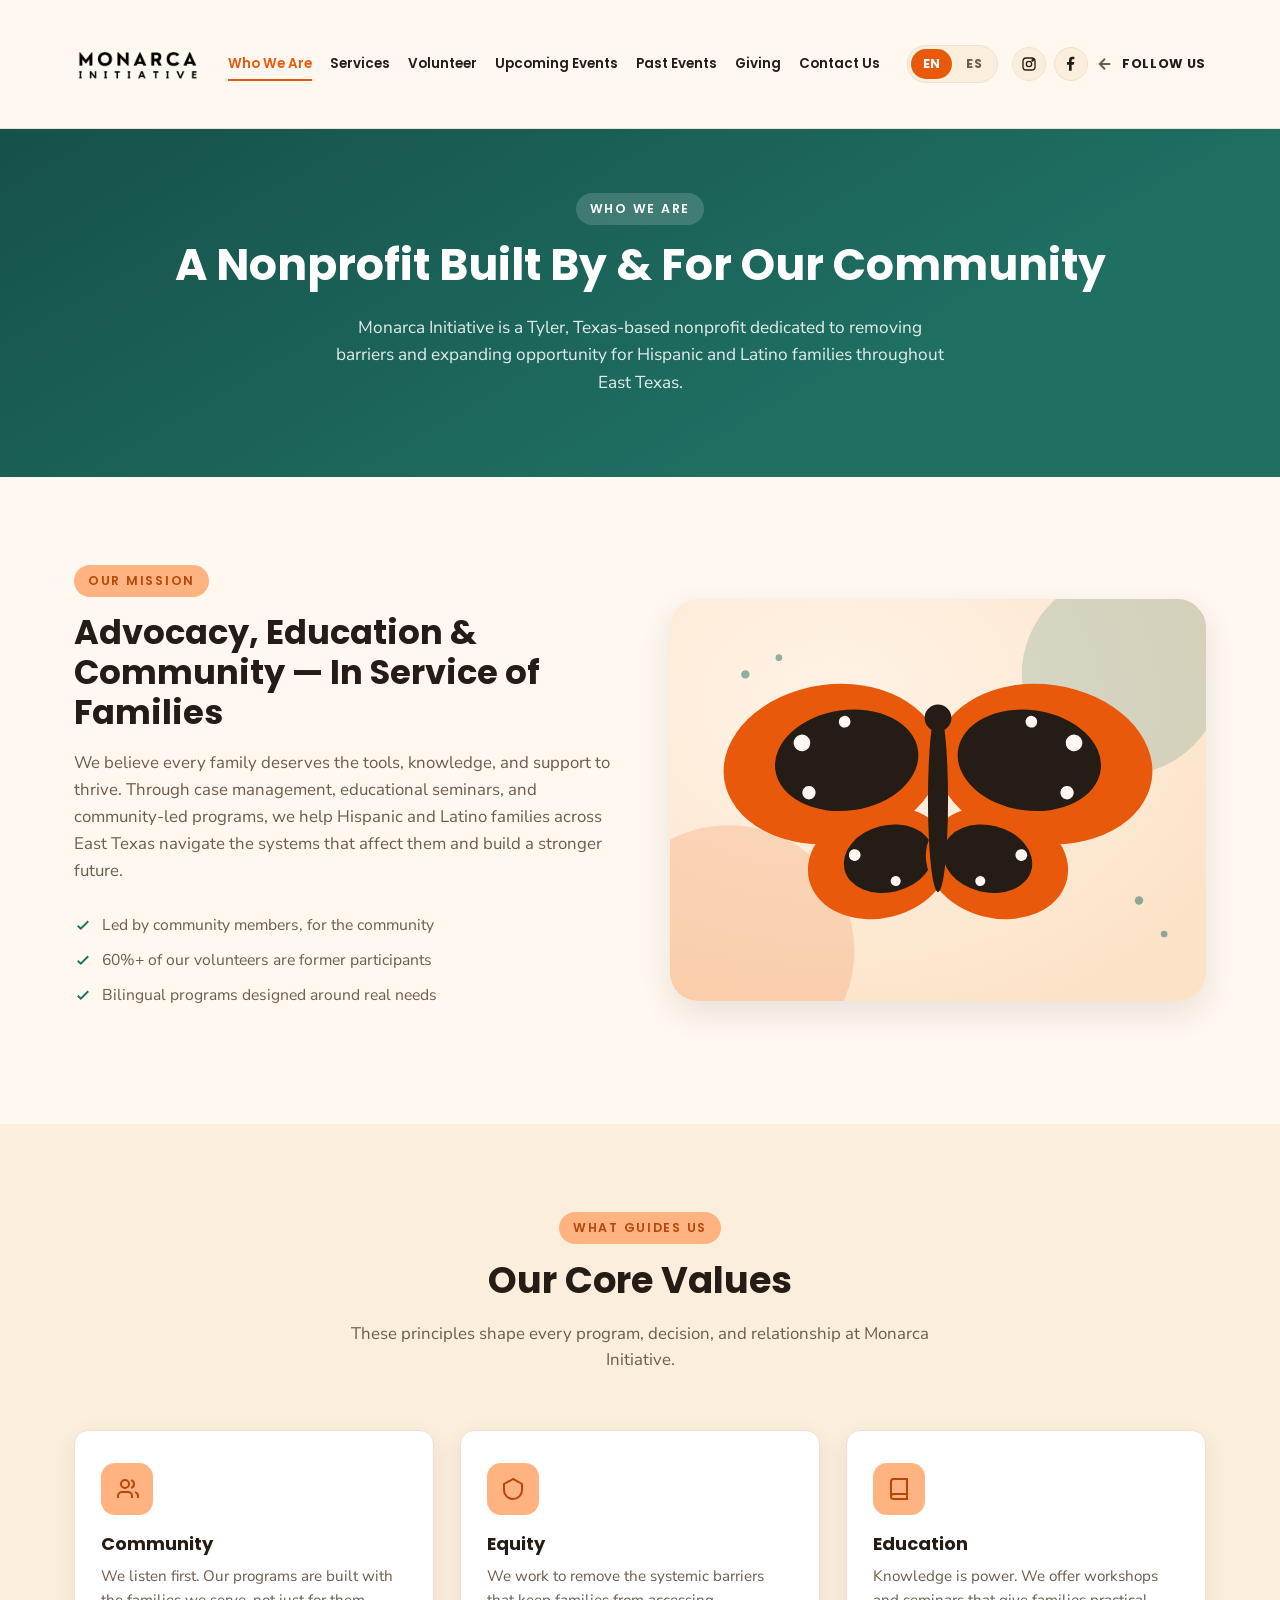
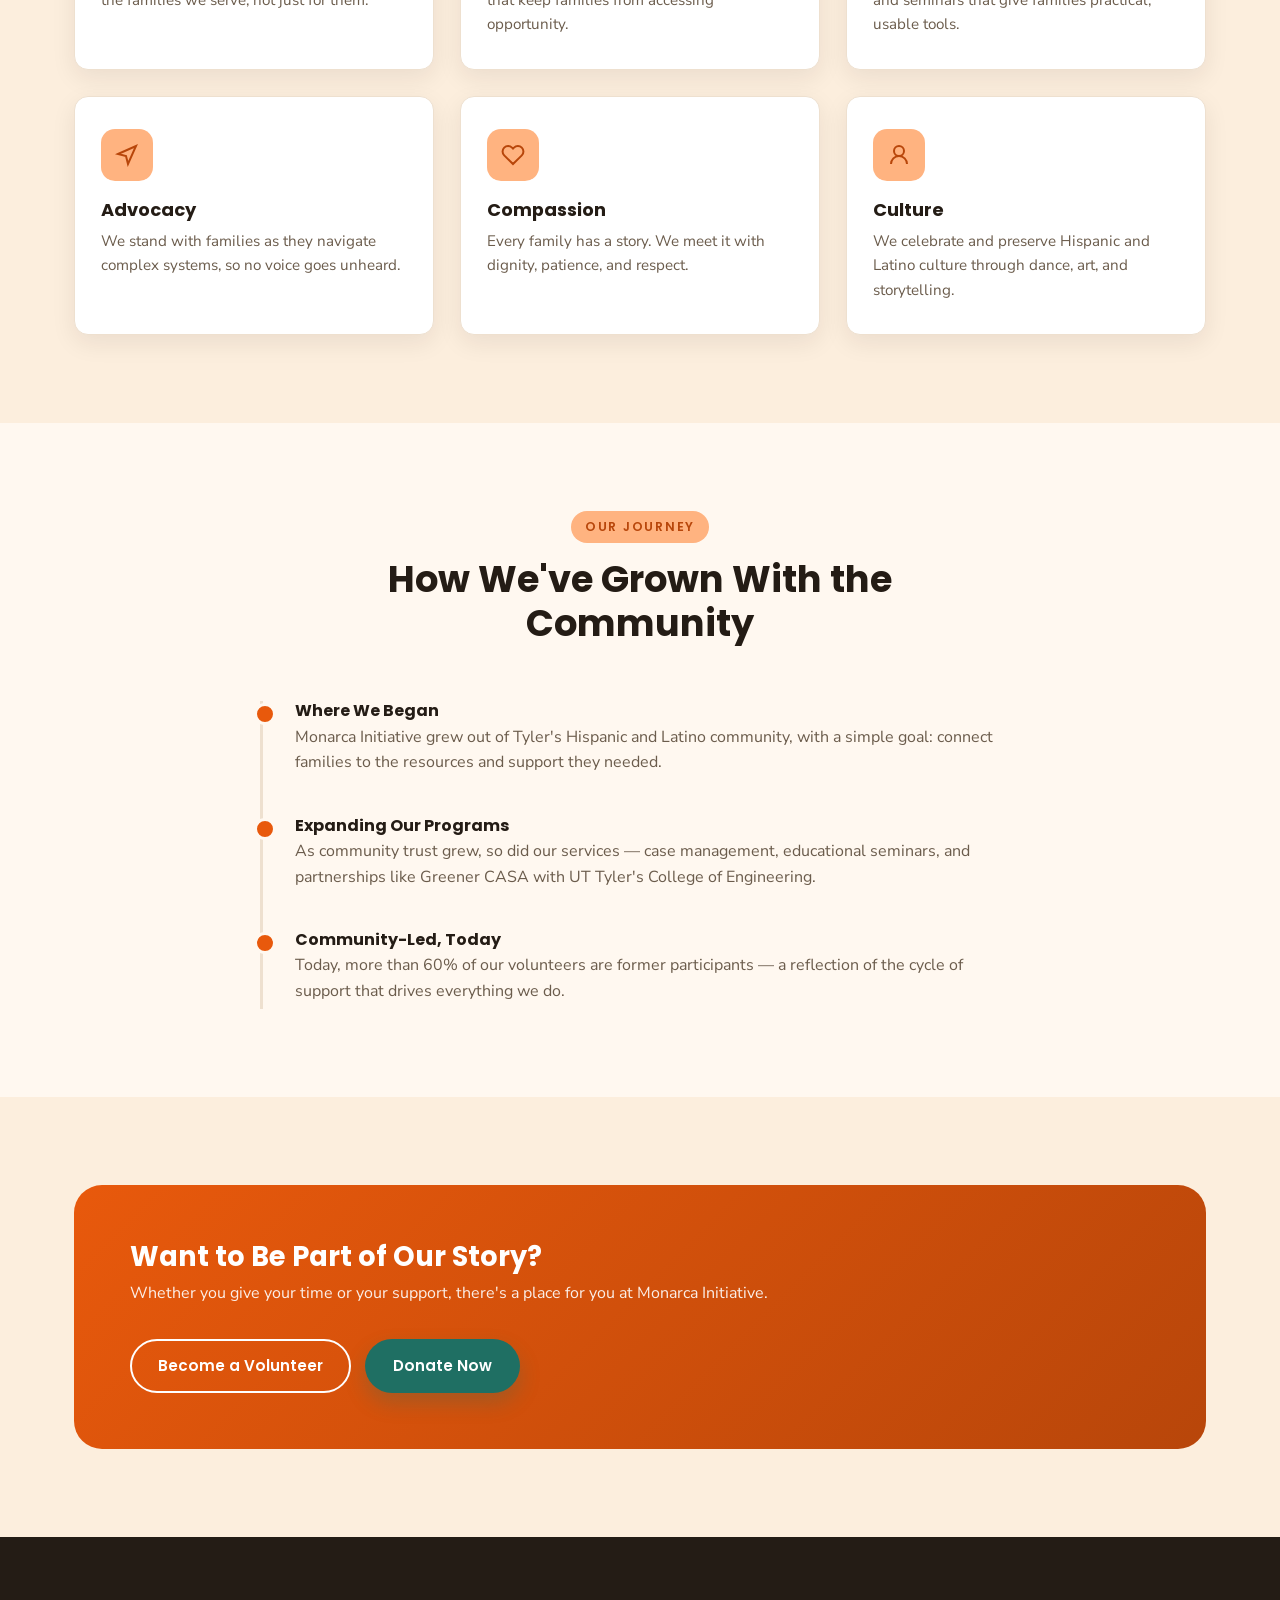
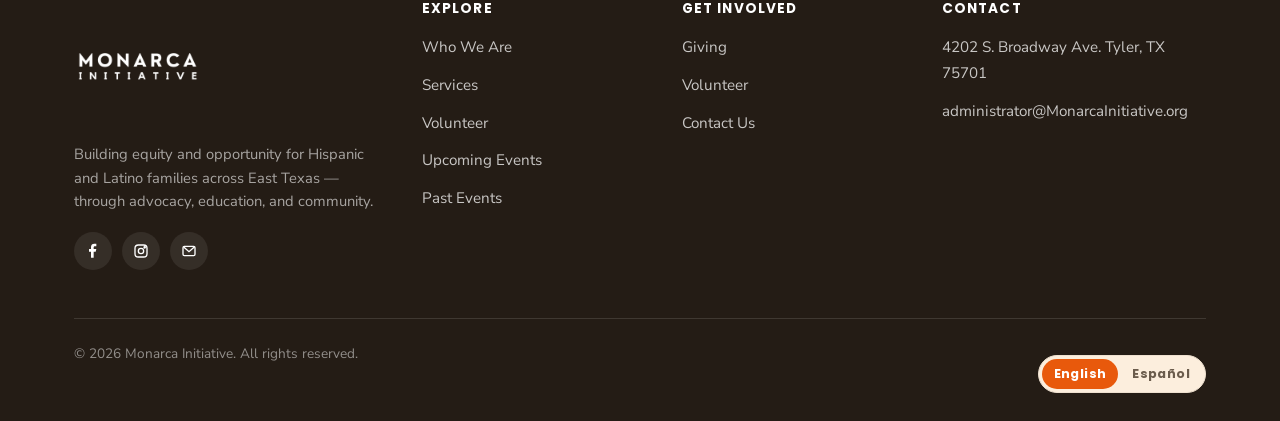
==== about.html @ 88fbf8cf "Add dedicated Giving page with payment methods and QR codes New giving.html: "Giving" title, thank-y" ====
<!doctype html>
<html lang="en">
<head>
<meta charset="UTF-8">
<meta name="viewport" content="width=device-width, initial-scale=1">
<title data-es="Quiénes Somos — Monarca Initiative">Who We Are — Monarca Initiative</title>
<meta name="description" content="Learn about Monarca Initiative's mission, values, and story serving Hispanic and Latino families in East Texas." data-es="Conoce la misión, los valores y la historia de Monarca Initiative al servicio de las familias hispanas y latinas del este de Texas.">
<link rel="icon" href="assets/img/logo.png" type="image/png">
<link rel="preconnect" href="https://fonts.googleapis.com">
<link rel="preconnect" href="https://fonts.gstatic.com" crossorigin>
<link href="https://fonts.googleapis.com/css2?family=Poppins:wght@600;700;800&family=Nunito+Sans:wght@400;600;700;800&display=swap" rel="stylesheet">
<link rel="stylesheet" href="assets/css/style.css">
</head>
<body>

<header class="site-header">
  <div class="container">
    <a href="index.html" class="brand">
      <img src="assets/img/logo.png" alt="Monarca Initiative logo">
    </a>
    <nav class="main-nav" id="main-nav">
      <ul>
        <li><a href="about.html" class="active" data-es="Quiénes Somos">Who We Are</a></li>
        <li><a href="services.html" data-es="Servicios">Services</a></li>
        <li><a href="volunteer.html" data-es="Voluntariado">Volunteer</a></li>
        <li><a href="upcoming-events.html" data-es="Próximos Eventos">Upcoming Events</a></li>
        <li><a href="past-events.html" data-es="Eventos Pasados">Past Events</a></li>
        <li><a href="giving.html" data-es="Donar">Giving</a></li>
        <li><a href="index.html#contact" data-es="Contáctanos">Contact Us</a></li>
      </ul>
    </nav>
    <div class="header-cta">
      <div class="lang-toggle" role="group" aria-label="Language selector">
        <button type="button" data-lang-option="en" class="active" aria-pressed="true">EN</button>
        <button type="button" data-lang-option="es" aria-pressed="false">ES</button>
      </div>
      <div class="follow-us">
        <a href="https://www.instagram.com/monarcainitiative/" target="_blank" rel="noopener noreferrer" class="social-icon" aria-label="Instagram">
          <svg width="16" height="16" viewBox="0 0 24 24" fill="none" stroke="currentColor" stroke-width="2"><rect x="3" y="3" width="18" height="18" rx="5"/><circle cx="12" cy="12" r="4"/><circle cx="17.5" cy="6.5" r="1"/></svg>
        </a>
        <a href="https://www.facebook.com/people/Monarca-Initiative/100091495717951/" target="_blank" rel="noopener noreferrer" class="social-icon" aria-label="Facebook">
          <svg width="16" height="16" viewBox="0 0 24 24" fill="currentColor"><path d="M13 22v-9h3l1-4h-4V7c0-1.1.4-2 2-2h2V1.1C16.6 1 15.3 1 14 1c-3 0-5 1.8-5 5v3H6v4h3v9h4Z"/></svg>
        </a>
        <span class="follow-us-arrow" aria-hidden="true"><svg viewBox="0 0 24 24" fill="none" stroke="currentColor" stroke-width="2.5"><path d="M19 12H5M12 19l-7-7 7-7"/></svg></span>
        <span class="follow-us-label" data-es="Síguenos">Follow Us</span>
      </div>
      <button class="nav-toggle" aria-label="Toggle navigation" aria-expanded="false">
        <span></span><span></span><span></span>
      </button>
    </div>
  </div>
</header>

<main>

  <section class="page-hero">
    <div class="container">
      <span class="eyebrow" data-es="Quiénes Somos">Who We Are</span>
      <h1 data-es="Una organización construida por y para nuestra comunidad">A Nonprofit Built By &amp; For Our Community</h1>
      <p data-es="Monarca Initiative es una organización sin fines de lucro con sede en Tyler, Texas, dedicada a eliminar barreras y ampliar oportunidades para las familias hispanas y latinas de todo el este de Texas.">Monarca Initiative is a Tyler, Texas-based nonprofit dedicated to removing barriers and expanding opportunity for Hispanic and Latino families throughout East Texas.</p>
    </div>
  </section>

  <section class="section">
    <div class="container">
      <div class="feature-row">
        <div class="feature-copy">
          <span class="eyebrow" data-es="Nuestra Misión">Our Mission</span>
          <h2 data-es="Defensa, educación y comunidad — al servicio de las familias">Advocacy, Education &amp; Community — In Service of Families</h2>
          <p data-es="Creemos que cada familia merece las herramientas, el conocimiento y el apoyo para prosperar. A través de la gestión de casos, seminarios educativos y programas dirigidos por la comunidad, ayudamos a las familias hispanas y latinas del este de Texas a navegar los sistemas que les afectan y a construir un futuro más fuerte.">We believe every family deserves the tools, knowledge, and support to thrive. Through case management, educational seminars, and community-led programs, we help Hispanic and Latino families across East Texas navigate the systems that affect them and build a stronger future.</p>
          <ul class="feature-list">
            <li><svg viewBox="0 0 24 24" fill="none" stroke="currentColor" stroke-width="2.5"><path d="m5 13 4 4L19 7"/></svg><span data-es="Liderada por miembros de la comunidad, para la comunidad">Led by community members, for the community</span></li>
            <li><svg viewBox="0 0 24 24" fill="none" stroke="currentColor" stroke-width="2.5"><path d="m5 13 4 4L19 7"/></svg><span data-es="Más del 60% de nuestros voluntarios fueron antes participantes">60%+ of our volunteers are former participants</span></li>
            <li><svg viewBox="0 0 24 24" fill="none" stroke="currentColor" stroke-width="2.5"><path d="m5 13 4 4L19 7"/></svg><span data-es="Programas bilingües diseñados en torno a necesidades reales">Bilingual programs designed around real needs</span></li>
          </ul>
        </div>
        <div class="feature-media">
          <img src="assets/img/feature-about.svg" alt="Illustration representing the Monarca Initiative community">
        </div>
      </div>
    </div>
  </section>

  <section class="section section-alt">
    <div class="container">
      <div class="section-head">
        <span class="eyebrow" data-es="Lo Que Nos Guía">What Guides Us</span>
        <h2 data-es="Nuestros valores fundamentales">Our Core Values</h2>
        <p data-es="Estos principios dan forma a cada programa, decisión y relación en Monarca Initiative.">These principles shape every program, decision, and relationship at Monarca Initiative.</p>
      </div>
      <div class="value-grid">
        <div class="value-card">
          <span class="icon-badge"><svg width="24" height="24" viewBox="0 0 24 24" fill="none" stroke="currentColor" stroke-width="2"><path d="M17 21v-2a4 4 0 0 0-4-4H7a4 4 0 0 0-4 4v2"/><circle cx="10" cy="7" r="4"/><path d="M23 21v-2a4 4 0 0 0-3-3.87M16 3.13a4 4 0 0 1 0 7.75"/></svg></span>
          <h3 data-es="Comunidad">Community</h3>
          <p data-es="Escuchamos primero. Nuestros programas se construyen con las familias a las que servimos, no solo para ellas.">We listen first. Our programs are built with the families we serve, not just for them.</p>
        </div>
        <div class="value-card">
          <span class="icon-badge"><svg width="24" height="24" viewBox="0 0 24 24" fill="none" stroke="currentColor" stroke-width="2"><path d="M12 2 3 7v6c0 5 4 9 9 9s9-4 9-9V7l-9-5Z"/></svg></span>
          <h3 data-es="Equidad">Equity</h3>
          <p data-es="Trabajamos para eliminar las barreras sistémicas que impiden a las familias acceder a oportunidades.">We work to remove the systemic barriers that keep families from accessing opportunity.</p>
        </div>
        <div class="value-card">
          <span class="icon-badge"><svg width="24" height="24" viewBox="0 0 24 24" fill="none" stroke="currentColor" stroke-width="2"><path d="M4 19.5A2.5 2.5 0 0 1 6.5 17H20"/><path d="M6.5 2H20v20H6.5A2.5 2.5 0 0 1 4 19.5v-15A2.5 2.5 0 0 1 6.5 2Z"/></svg></span>
          <h3 data-es="Educación">Education</h3>
          <p data-es="El conocimiento es poder. Ofrecemos talleres y seminarios que dan a las familias herramientas prácticas.">Knowledge is power. We offer workshops and seminars that give families practical, usable tools.</p>
        </div>
        <div class="value-card">
          <span class="icon-badge"><svg width="24" height="24" viewBox="0 0 24 24" fill="none" stroke="currentColor" stroke-width="2"><path d="m3 11 18-8-8 18-2-8-8-2Z"/></svg></span>
          <h3 data-es="Defensa">Advocacy</h3>
          <p data-es="Acompañamos a las familias mientras navegan sistemas complejos, para que ninguna voz quede sin ser escuchada.">We stand with families as they navigate complex systems, so no voice goes unheard.</p>
        </div>
        <div class="value-card">
          <span class="icon-badge"><svg width="24" height="24" viewBox="0 0 24 24" fill="none" stroke="currentColor" stroke-width="2"><path d="M20.8 4.6a5.5 5.5 0 0 0-7.8 0L12 5.6l-1-1a5.5 5.5 0 1 0-7.8 7.8l1 1L12 21l7.8-7.6 1-1a5.5 5.5 0 0 0 0-7.8Z"/></svg></span>
          <h3 data-es="Compasión">Compassion</h3>
          <p data-es="Cada familia tiene una historia. La abordamos con dignidad, paciencia y respeto.">Every family has a story. We meet it with dignity, patience, and respect.</p>
        </div>
        <div class="value-card">
          <span class="icon-badge"><svg width="24" height="24" viewBox="0 0 24 24" fill="none" stroke="currentColor" stroke-width="2"><circle cx="12" cy="8" r="5"/><path d="M20 21a8 8 0 0 0-16 0"/></svg></span>
          <h3 data-es="Cultura">Culture</h3>
          <p data-es="Celebramos y preservamos la cultura hispana y latina a través de la danza, el arte y la narración.">We celebrate and preserve Hispanic and Latino culture through dance, art, and storytelling.</p>
        </div>
      </div>
    </div>
  </section>

  <section class="section">
    <div class="container">
      <div class="section-head">
        <span class="eyebrow" data-es="Nuestro Camino">Our Journey</span>
        <h2 data-es="Cómo hemos crecido con la comunidad">How We've Grown With the Community</h2>
      </div>
      <div class="timeline" style="max-width:760px;margin:0 auto;">
        <div class="timeline-item">
          <h4 data-es="Donde comenzamos">Where We Began</h4>
          <p data-es="Monarca Initiative nació de la comunidad hispana y latina de Tyler, con el objetivo de conectar a las familias con los recursos y el apoyo que necesitaban.">Monarca Initiative grew out of Tyler's Hispanic and Latino community, with a simple goal: connect families to the resources and support they needed.</p>
        </div>
        <div class="timeline-item">
          <h4 data-es="Ampliando nuestros programas">Expanding Our Programs</h4>
          <p data-es="A medida que crecía la confianza de la comunidad, ampliamos nuestros servicios: gestión de casos, seminarios educativos y alianzas como Greener CASA con UT Tyler.">As community trust grew, so did our services — case management, educational seminars, and partnerships like Greener CASA with UT Tyler's College of Engineering.</p>
        </div>
        <div class="timeline-item">
          <h4 data-es="Liderados por la comunidad, hoy">Community-Led, Today</h4>
          <p data-es="Hoy, más del 60% de nuestros voluntarios son antiguos participantes — un reflejo del ciclo de apoyo que impulsa todo lo que hacemos.">Today, more than 60% of our volunteers are former participants — a reflection of the cycle of support that drives everything we do.</p>
        </div>
      </div>
    </div>
  </section>

  <section class="section section-alt">
    <div class="container">
      <div class="cta-banner">
        <div>
          <h2 data-es="¿Quieres formar parte de nuestra historia?">Want to Be Part of Our Story?</h2>
          <p data-es="Ya sea donando tu tiempo o tu apoyo, hay un lugar para ti en Monarca Initiative.">Whether you give your time or your support, there's a place for you at Monarca Initiative.</p>
        </div>
        <div class="cta-actions">
          <a href="volunteer.html" class="btn btn-outline-light" data-es="Sé Voluntario">Become a Volunteer</a>
          <a href="giving.html" class="btn btn-secondary" data-es="Donar Ahora">Donate Now</a>
        </div>
      </div>
    </div>
  </section>

</main>

<footer class="site-footer">
  <div class="container">
    <div class="footer-grid">
      <div class="footer-brand">
        <a href="index.html" class="brand">
          <img src="assets/img/logo.png" alt="Monarca Initiative logo">
        </a>
        <p data-es="Construyendo equidad y oportunidad para las familias hispanas y latinas del este de Texas a través de la defensa, la educación y la comunidad.">Building equity and opportunity for Hispanic and Latino families across East Texas — through advocacy, education, and community.</p>
        <div class="footer-social">
          <a href="https://www.facebook.com/people/Monarca-Initiative/100091495717951/" target="_blank" rel="noopener noreferrer" aria-label="Facebook"><svg width="16" height="16" viewBox="0 0 24 24" fill="currentColor"><path d="M13 22v-9h3l1-4h-4V7c0-1.1.4-2 2-2h2V1.1C16.6 1 15.3 1 14 1c-3 0-5 1.8-5 5v3H6v4h3v9h4Z"/></svg></a>
          <a href="https://www.instagram.com/monarcainitiative/" target="_blank" rel="noopener noreferrer" aria-label="Instagram"><svg width="16" height="16" viewBox="0 0 24 24" fill="none" stroke="currentColor" stroke-width="2"><rect x="3" y="3" width="18" height="18" rx="5"/><circle cx="12" cy="12" r="4"/><circle cx="17.5" cy="6.5" r="1"/></svg></a>
          <a href="mailto:administrator@MonarcaInitiative.org" aria-label="Email"><svg width="16" height="16" viewBox="0 0 24 24" fill="none" stroke="currentColor" stroke-width="2"><rect x="3" y="5" width="18" height="14" rx="2"/><path d="m4 6 8 7 8-7"/></svg></a>
        </div>
      </div>
      <div class="footer-col">
        <h4 data-es="Explorar">Explore</h4>
        <ul>
          <li><a href="about.html" data-es="Quiénes Somos">Who We Are</a></li>
          <li><a href="services.html" data-es="Servicios">Services</a></li>
          <li><a href="volunteer.html" data-es="Voluntariado">Volunteer</a></li>
          <li><a href="upcoming-events.html" data-es="Próximos Eventos">Upcoming Events</a></li>
          <li><a href="past-events.html" data-es="Eventos Pasados">Past Events</a></li>
        </ul>
      </div>
      <div class="footer-col">
        <h4 data-es="Involúcrate">Get Involved</h4>
        <ul>
          <li><a href="giving.html" data-es="Donar">Giving</a></li>
          <li><a href="volunteer.html" data-es="Sé Voluntario">Volunteer</a></li>
          <li><a href="index.html#contact" data-es="Contáctanos">Contact Us</a></li>
        </ul>
      </div>
      <div class="footer-col">
        <h4 data-es="Contacto">Contact</h4>
        <ul>
          <li><a href="https://www.google.com/maps/search/?api=1&amp;query=4202+S.+Broadway+Ave.+Tyler%2C+TX+75701" target="_blank" rel="noopener noreferrer">4202 S. Broadway Ave. Tyler, TX 75701</a></li>
          <li><a href="mailto:administrator@MonarcaInitiative.org">administrator@MonarcaInitiative.org</a></li>
        </ul>
      </div>
    </div>
    <div class="footer-bottom">
      <span>&copy; <span class="js-year">2026</span> Monarca Initiative. <span data-es="Todos los derechos reservados.">All rights reserved.</span></span>
      <div class="lang-toggle" role="group" aria-label="Language selector">
        <button type="button" data-lang-option="en" class="active" aria-pressed="true">English</button>
        <button type="button" data-lang-option="es" aria-pressed="false">Español</button>
      </div>
    </div>
  </div>
</footer>

<script src="assets/js/main.js"></script>
</body>
</html>
---- assets/css/style.css ----
/* ==========================================================================
   Monarca Initiative — Site Styles
   ========================================================================== */

:root {
  --color-primary: #E8590C;
  --color-primary-dark: #B8460A;
  --color-primary-light: #FFB380;
  --color-ink: #241C15;
  --color-teal: #1F6F63;
  --color-teal-dark: #16514A;
  --color-cream: #FFF8F0;
  --color-cream-deep: #FCEEDD;
  --color-white: #FFFFFF;
  --color-border: #EEE0CF;
  --color-text: #3A2E24;
  --color-text-soft: #6B5C4C;

  --font-heading: 'Poppins', 'Segoe UI', sans-serif;
  --font-body: 'Nunito Sans', 'Segoe UI', sans-serif;

  --radius-md: 14px;
  --radius-lg: 28px;
  --shadow-soft: 0 12px 32px rgba(36, 28, 21, 0.10);
  --shadow-card: 0 8px 24px rgba(36, 28, 21, 0.08);
  --container: 1180px;
}

* { box-sizing: border-box; }

html { scroll-behavior: smooth; }

body {
  margin: 0;
  font-family: var(--font-body);
  color: var(--color-text);
  background: var(--color-cream);
  line-height: 1.6;
  -webkit-font-smoothing: antialiased;
}

img { max-width: 100%; display: block; }

h1, h2, h3, h4 {
  font-family: var(--font-heading);
  color: var(--color-ink);
  line-height: 1.2;
  margin: 0 0 0.5em;
}

p { margin: 0 0 1em; }

a { color: var(--color-teal); }

.container {
  width: 100%;
  max-width: var(--container);
  margin: 0 auto;
  padding: 0 24px;
}

.eyebrow {
  display: inline-block;
  font-family: var(--font-heading);
  font-weight: 600;
  font-size: 0.78rem;
  letter-spacing: 0.14em;
  text-transform: uppercase;
  color: var(--color-primary-dark);
  background: var(--color-primary-light);
  padding: 6px 14px;
  border-radius: 999px;
  margin-bottom: 14px;
}

/* ---------- Buttons ---------- */
.btn {
  display: inline-flex;
  align-items: center;
  gap: 8px;
  font-family: var(--font-heading);
  font-weight: 600;
  font-size: 0.95rem;
  text-decoration: none;
  padding: 13px 26px;
  border-radius: 999px;
  border: 2px solid transparent;
  cursor: pointer;
  transition: transform 0.15s ease, box-shadow 0.15s ease, background 0.15s ease, color 0.15s ease;
}
.btn:hover { transform: translateY(-2px); }

.btn-primary {
  background: var(--color-primary);
  color: var(--color-white);
  box-shadow: 0 10px 20px rgba(232, 89, 12, 0.28);
}
.btn-primary:hover { background: var(--color-primary-dark); }

.btn-secondary {
  background: var(--color-teal);
  color: var(--color-white);
  box-shadow: 0 10px 20px rgba(31, 111, 99, 0.25);
}
.btn-secondary:hover { background: var(--color-teal-dark); }

.btn-outline {
  background: transparent;
  color: var(--color-ink);
  border-color: var(--color-ink);
}
.btn-outline:hover { background: var(--color-ink); color: var(--color-white); }

.btn-outline-light {
  background: transparent;
  color: var(--color-white);
  border-color: var(--color-white);
}
.btn-outline-light:hover { background: var(--color-white); color: var(--color-ink); }

.btn svg { width: 16px; height: 16px; }

/* ---------- Header ---------- */
.site-header {
  position: sticky;
  top: 0;
  z-index: 100;
  background: rgba(255, 248, 240, 0.97);
  border-bottom: 1px solid var(--color-border);
}

.site-header .container {
  display: flex;
  align-items: center;
  justify-content: space-between;
  flex-wrap: nowrap;
  min-height: 84px;
  gap: 16px;
}

.brand {
  display: flex;
  align-items: center;
  gap: 12px;
  text-decoration: none;
}
.brand img { width: 128px; height: 128px; }

.main-nav ul {
  display: flex;
  align-items: center;
  gap: 18px;
  list-style: none;
  margin: 0;
  padding: 0;
}
.main-nav a {
  font-family: var(--font-heading);
  font-weight: 600;
  font-size: 0.84rem;
  color: var(--color-ink);
  text-decoration: none;
  position: relative;
  padding: 6px 0;
  white-space: nowrap;
}
.main-nav a:hover,
.main-nav a.active { color: var(--color-primary); }
.main-nav a::after {
  content: "";
  position: absolute;
  left: 0; right: 0; bottom: -2px;
  height: 2px;
  background: var(--color-primary);
  transform: scaleX(0);
  transform-origin: left;
  transition: transform 0.2s ease;
}
.main-nav a:hover::after,
.main-nav a.active::after { transform: scaleX(1); }

.header-cta { display: flex; align-items: center; gap: 14px; }

.lang-toggle {
  display: inline-flex;
  align-items: center;
  background: var(--color-cream-deep);
  border: 1px solid var(--color-border);
  border-radius: 999px;
  padding: 3px;
  gap: 2px;
}
.lang-toggle button {
  font-family: var(--font-heading);
  font-weight: 700;
  font-size: 0.78rem;
  letter-spacing: 0.03em;
  border: none;
  background: transparent;
  color: var(--color-text-soft);
  padding: 6px 12px;
  border-radius: 999px;
  cursor: pointer;
  transition: background 0.15s ease, color 0.15s ease;
}
.lang-toggle button.active {
  background: var(--color-primary);
  color: var(--color-white);
}
.footer-social + .lang-toggle,
.footer-bottom .lang-toggle { margin-top: 12px; }

.follow-us {
  display: flex;
  align-items: center;
  gap: 8px;
}
.follow-us .social-icon {
  flex: none;
  width: 34px;
  height: 34px;
  border-radius: 50%;
  display: flex;
  align-items: center;
  justify-content: center;
  background: var(--color-cream-deep);
  border: 1px solid var(--color-border);
  color: var(--color-ink);
  text-decoration: none;
  transition: background 0.15s ease, color 0.15s ease, border-color 0.15s ease;
}
.follow-us .social-icon svg { width: 16px; height: 16px; }
.follow-us .social-icon:hover {
  background: var(--color-primary);
  border-color: var(--color-primary);
  color: var(--color-white);
}
.follow-us-arrow {
  display: flex;
  align-items: center;
  color: var(--color-text-soft);
}
.follow-us-arrow svg { width: 18px; height: 18px; }
.follow-us-label {
  font-family: var(--font-heading);
  font-weight: 700;
  font-size: 0.8rem;
  letter-spacing: 0.05em;
  text-transform: uppercase;
  color: var(--color-ink);
  white-space: nowrap;
}

.nav-toggle {
  display: none;
  background: none;
  border: none;
  cursor: pointer;
  padding: 8px;
}
.nav-toggle span {
  display: block;
  width: 26px;
  height: 3px;
  margin: 5px 0;
  background: var(--color-ink);
  border-radius: 2px;
  transition: transform 0.2s ease, opacity 0.2s ease;
}
.nav-toggle.open span:nth-child(1) { transform: translateY(8px) rotate(45deg); }
.nav-toggle.open span:nth-child(2) { opacity: 0; }
.nav-toggle.open span:nth-child(3) { transform: translateY(-8px) rotate(-45deg); }

/* ---------- Hero ---------- */
.hero {
  position: relative;
  overflow: hidden;
  background:
    linear-gradient(100deg, rgba(20, 14, 10, 0.55) 0%, rgba(20, 14, 10, 0.22) 45%, rgba(20, 14, 10, 0.4) 100%),
    url("../img/hero-bg.webp") left top / cover no-repeat;
  color: var(--color-white);
  padding: 72px 0 88px;
}
.hero .container {
  display: flex;
  justify-content: flex-end;
  position: relative;
  z-index: 2;
}
.hero-copy {
  max-width: 620px;
  text-align: left;
}
.hero-eyebrow {
  display: inline-block;
  font-family: var(--font-heading);
  font-weight: 600;
  font-size: 0.78rem;
  letter-spacing: 0.14em;
  text-transform: uppercase;
  background: rgba(255, 255, 255, 0.16);
  padding: 6px 14px;
  border-radius: 999px;
  margin-bottom: 18px;
}
.hero h1 {
  color: var(--color-white);
  font-size: clamp(2.2rem, 4vw, 3.2rem);
  margin-bottom: 20px;
}
.hero p {
  font-size: 1.12rem;
  color: rgba(255, 255, 255, 0.9);
  max-width: 52ch;
  margin-bottom: 18px;
}
.hero-address {
  display: inline-flex;
  align-items: center;
  gap: 8px;
  color: rgba(255, 255, 255, 0.92);
  text-decoration: none;
  font-family: var(--font-heading);
  font-weight: 600;
  font-size: 0.92rem;
  margin-bottom: 30px;
}
.hero-address svg { width: 17px; height: 17px; flex: none; }
.hero-address:hover { text-decoration: underline; }
.hero-actions { display: flex; gap: 16px; flex-wrap: wrap; }

.page-hero {
  background: linear-gradient(150deg, var(--color-teal-dark), var(--color-teal) 70%);
  color: var(--color-white);
  padding: 64px 0 80px;
  text-align: center;
}
.page-hero .eyebrow {
  background: rgba(255,255,255,0.16);
  color: var(--color-white);
}
.page-hero h1 { color: var(--color-white); font-size: clamp(2rem, 3.6vw, 2.75rem); }
.page-hero p { color: rgba(255,255,255,0.88); max-width: 62ch; margin: 0 auto; font-size: 1.08rem; }

/* ---------- Section shell ---------- */
.section { padding: 88px 0; }
.section-alt { background: var(--color-cream-deep); }
.section-dark {
  background: var(--color-ink);
  color: rgba(255,255,255,0.88);
}
.section-dark h2, .section-dark h3 { color: var(--color-white); }

.section-head {
  max-width: 640px;
  margin: 0 auto 56px;
  text-align: center;
}
.section-head.left { margin-left: 0; text-align: left; }
.section-head h2 { font-size: clamp(1.7rem, 3vw, 2.3rem); }
.section-head p { color: var(--color-text-soft); font-size: 1.05rem; }

/* ---------- Feature / Learn More rows ---------- */
.feature-row {
  display: grid;
  grid-template-columns: 1fr 1fr;
  gap: 60px;
  align-items: center;
}
.feature-row:not(:last-child) { margin-bottom: 96px; }
.feature-copy .eyebrow { margin-bottom: 16px; }
.feature-copy h2 { font-size: clamp(1.6rem, 2.8vw, 2.1rem); }
.feature-copy p { color: var(--color-text-soft); font-size: 1.05rem; margin-bottom: 28px; }
.feature-list {
  list-style: none;
  margin: 0 0 28px;
  padding: 0;
  display: grid;
  gap: 10px;
}
.feature-list li {
  display: flex;
  align-items: flex-start;
  gap: 10px;
  color: var(--color-text-soft);
  font-size: 0.98rem;
}
.feature-list svg { flex: none; width: 18px; height: 18px; margin-top: 3px; color: var(--color-teal); }

.feature-media {
  position: relative;
  border-radius: var(--radius-lg);
  overflow: hidden;
  box-shadow: var(--shadow-soft);
  aspect-ratio: 4 / 3;
}
.feature-media img { width: 100%; height: 100%; object-fit: cover; }

/* Compact rows (Giving / Contact) */
.compact-row {
  display: grid;
  grid-template-columns: 1fr 1fr;
  gap: 50px;
  align-items: center;
  background: var(--color-white);
  border: 1px solid var(--color-border);
  border-radius: var(--radius-lg);
  padding: 48px;
  box-shadow: var(--shadow-card);
}
.compact-row + .compact-row { margin-top: 32px; }
.compact-copy h2 { font-size: clamp(1.5rem, 2.6vw, 1.9rem); }
.compact-copy p { color: var(--color-text-soft); }
.compact-media {
  border-radius: var(--radius-md);
  overflow: hidden;
  aspect-ratio: 4 / 3;
}
.compact-media img { width: 100%; height: 100%; object-fit: cover; }

.stat-strip {
  display: flex;
  gap: 8px;
  margin-top: 22px;
  flex-wrap: wrap;
}
.stat-pill {
  background: var(--color-cream-deep);
  border: 1px solid var(--color-border);
  border-radius: 999px;
  padding: 8px 16px;
  font-family: var(--font-heading);
  font-weight: 700;
  font-size: 0.85rem;
  color: var(--color-primary-dark);
}

/* ---------- Contact form ---------- */
.contact-form { display: grid; gap: 16px; }
.contact-form .field-row { display: grid; grid-template-columns: 1fr 1fr; gap: 16px; }
.contact-form label {
  display: block;
  font-family: var(--font-heading);
  font-weight: 600;
  font-size: 0.88rem;
  margin-bottom: 6px;
  color: var(--color-ink);
}
.contact-form input,
.contact-form textarea {
  width: 100%;
  padding: 12px 14px;
  border: 1.5px solid var(--color-border);
  border-radius: 10px;
  font-family: var(--font-body);
  font-size: 0.96rem;
  background: var(--color-cream);
  color: var(--color-text);
}
.contact-form input:focus,
.contact-form textarea:focus {
  outline: none;
  border-color: var(--color-teal);
  background: var(--color-white);
}
.payment-qr {
  display: inline-flex;
  align-items: center;
  gap: 8px;
  margin-top: 8px;
}
.payment-qr img {
  width: 56px;
  height: 56px;
  padding: 4px;
  background: var(--color-white);
  border: 1px solid var(--color-border);
  border-radius: 6px;
}
.payment-qr span {
  font-size: 0.78rem;
  color: var(--color-text-soft);
}

.contact-info { display: grid; gap: 18px; margin-top: 6px; }
.contact-info-item { display: flex; gap: 14px; align-items: flex-start; }
.contact-info-item .icon-badge {
  flex: none;
  width: 42px; height: 42px;
  border-radius: 12px;
  background: var(--color-cream-deep);
  color: var(--color-teal);
  display: flex; align-items: center; justify-content: center;
}
.contact-info-item h4 { margin-bottom: 2px; font-size: 1rem; }
.contact-info-item p { margin: 0; color: var(--color-text-soft); font-size: 0.95rem; }

/* ---------- Cards (events, services grid, team) ---------- */
.card-grid {
  display: grid;
  grid-template-columns: repeat(3, 1fr);
  gap: 28px;
}
.card {
  background: var(--color-white);
  border: 1px solid var(--color-border);
  border-radius: var(--radius-md);
  overflow: hidden;
  box-shadow: var(--shadow-card);
  display: flex;
  flex-direction: column;
}
.card-media { aspect-ratio: 16 / 10; overflow: hidden; }
.card-media img { width: 100%; height: 100%; object-fit: cover; }
.card-body { padding: 24px; display: flex; flex-direction: column; gap: 10px; flex: 1; }
.card-date {
  font-family: var(--font-heading);
  font-weight: 700;
  font-size: 0.78rem;
  letter-spacing: 0.08em;
  text-transform: uppercase;
  color: var(--color-primary-dark);
}
.card-body h3 { font-size: 1.15rem; margin-bottom: 2px; }
.card-body p { color: var(--color-text-soft); font-size: 0.95rem; margin-bottom: 0; flex: 1; }
.card-tag {
  align-self: flex-start;
  font-size: 0.75rem;
  font-weight: 700;
  letter-spacing: 0.06em;
  text-transform: uppercase;
  padding: 4px 10px;
  border-radius: 999px;
  background: var(--color-cream-deep);
  color: var(--color-teal-dark);
}
.card-link {
  margin-top: 4px;
  font-family: var(--font-heading);
  font-weight: 700;
  font-size: 0.9rem;
  text-decoration: none;
  color: var(--color-teal);
  display: inline-flex;
  align-items: center;
  gap: 6px;
}

.value-grid {
  display: grid;
  grid-template-columns: repeat(3, 1fr);
  gap: 26px;
}
.value-card {
  background: var(--color-white);
  border: 1px solid var(--color-border);
  border-radius: var(--radius-md);
  padding: 32px 26px;
  box-shadow: var(--shadow-card);
}
.value-card .icon-badge {
  width: 52px; height: 52px;
  border-radius: 14px;
  background: var(--color-primary-light);
  color: var(--color-primary-dark);
  display: flex; align-items: center; justify-content: center;
  margin-bottom: 18px;
}
.value-card h3 { font-size: 1.12rem; }
.value-card p { color: var(--color-text-soft); font-size: 0.95rem; margin: 0; }

.team-grid {
  display: grid;
  grid-template-columns: repeat(4, 1fr);
  gap: 26px;
}
.team-card { text-align: center; }
.team-photo {
  border-radius: 999px;
  overflow: hidden;
  aspect-ratio: 1/1;
  margin-bottom: 14px;
  box-shadow: var(--shadow-card);
}
.team-photo img { width: 100%; height: 100%; object-fit: cover; }
.team-card h4 { margin-bottom: 2px; font-size: 1rem; }
.team-card span { color: var(--color-primary-dark); font-weight: 600; font-size: 0.85rem; }

.timeline { display: grid; gap: 0; border-left: 3px solid var(--color-border); margin-left: 8px; }
.timeline-item { position: relative; padding: 0 0 40px 32px; }
.timeline-item:last-child { padding-bottom: 4px; }
.timeline-item::before {
  content: "";
  position: absolute;
  left: -9px; top: 2px;
  width: 16px; height: 16px;
  border-radius: 50%;
  background: var(--color-primary);
  border: 3px solid var(--color-cream);
}
.timeline-item h4 { margin-bottom: 4px; }
.timeline-item p { color: var(--color-text-soft); margin: 0; }

/* ---------- Donate banner ---------- */
.banner-container {
  overflow: hidden;
  width: 100%;
  height: 4.5rem;
  position: relative;
  white-space: nowrap;
  background: var(--color-white);
  color: #000;
}
.banner-track {
  display: flex;
  align-items: center;
  width: fit-content;
  height: 100%;
  white-space: nowrap;
  animation: banner-loop 70s linear infinite;
}
@keyframes banner-loop {
  0% { transform: translateX(0%); }
  100% { transform: translateX(-50%); }
}
.banner-item {
  display: flex;
  align-items: center;
  color: #000;
  font-family: var(--font-heading);
  font-weight: 700;
  font-size: 1.2rem;
  padding: 0.7rem 1.5rem;
  white-space: nowrap;
}
@media (prefers-reduced-motion: reduce) {
  .banner-track { animation: none; }
}

/* ---------- CTA banner ---------- */
.cta-banner {
  background: linear-gradient(135deg, var(--color-primary) 0%, var(--color-primary-dark) 100%);
  border-radius: var(--radius-lg);
  padding: 56px;
  color: var(--color-white);
  display: flex;
  align-items: center;
  justify-content: space-between;
  gap: 32px;
  flex-wrap: wrap;
}
.cta-banner h2 { color: var(--color-white); margin-bottom: 8px; font-size: 1.7rem; }
.cta-banner p { color: rgba(255,255,255,0.9); margin: 0; }
.cta-actions { display: flex; gap: 14px; flex-wrap: wrap; }

/* ---------- Footer ---------- */
.site-footer {
  background: var(--color-ink);
  color: rgba(255,255,255,0.75);
  padding: 64px 0 28px;
}
.footer-grid {
  display: grid;
  grid-template-columns: 1.4fr 1fr 1fr 1.2fr;
  gap: 40px;
  margin-bottom: 48px;
}
.footer-brand .brand img { filter: invert(1); }
.footer-brand p { color: rgba(255,255,255,0.6); font-size: 0.92rem; margin-top: 14px; }
.footer-social { display: flex; gap: 10px; margin-top: 18px; }
.footer-social a {
  width: 38px; height: 38px;
  border-radius: 50%;
  background: rgba(255,255,255,0.08);
  display: flex; align-items: center; justify-content: center;
  color: var(--color-white);
  text-decoration: none;
}
.footer-social a:hover { background: var(--color-primary); }
.footer-col h4 {
  color: var(--color-white);
  font-size: 0.85rem;
  letter-spacing: 0.08em;
  text-transform: uppercase;
  margin-bottom: 18px;
}
.footer-col ul { list-style: none; margin: 0; padding: 0; display: grid; gap: 12px; }
.footer-col a { color: rgba(255,255,255,0.75); text-decoration: none; font-size: 0.95rem; }
.footer-col a:hover { color: var(--color-primary-light); }
.footer-bottom {
  border-top: 1px solid rgba(255,255,255,0.12);
  padding-top: 24px;
  display: flex;
  justify-content: space-between;
  flex-wrap: wrap;
  gap: 12px;
  font-size: 0.85rem;
  color: rgba(255,255,255,0.5);
}
.footer-bottom a { color: rgba(255,255,255,0.5); }

/* ---------- Utilities ---------- */
.text-center { text-align: center; }
.mt-0 { margin-top: 0; }

/* ---------- Responsive ---------- */
@media (max-width: 980px) {
  .main-nav { position: fixed; inset: 84px 0 0 0; background: var(--color-cream); padding: 24px; transform: translateY(-12px); opacity: 0; pointer-events: none; transition: opacity 0.2s ease, transform 0.2s ease; overflow-y: auto; }
  .main-nav.open { opacity: 1; transform: translateY(0); pointer-events: auto; }
  .main-nav ul { flex-direction: column; align-items: flex-start; gap: 4px; }
  .main-nav a { display: block; padding: 14px 6px; width: 100%; border-bottom: 1px solid var(--color-border); }
  .nav-toggle { display: block; }
  .header-cta { gap: 8px; }
  .brand img { width: 84px; height: 84px; }
  .follow-us-arrow, .follow-us-label { display: none; }
  .lang-toggle button { padding: 5px 8px; font-size: 0.7rem; }

  .hero-copy { max-width: 100%; }
  .hero { background-position: 75% center; }

  .feature-row { grid-template-columns: 1fr; }
  .feature-media { order: -1; }
  .compact-row { grid-template-columns: 1fr; padding: 32px; }
  .compact-media { order: -1; }
  .card-grid { grid-template-columns: repeat(2, 1fr); }
  .value-grid { grid-template-columns: repeat(2, 1fr); }
  .team-grid { grid-template-columns: repeat(2, 1fr); }
  .footer-grid { grid-template-columns: repeat(2, 1fr); }
}

@media (max-width: 620px) {
  .section { padding: 64px 0; }
  .card-grid { grid-template-columns: 1fr; }
  .value-grid { grid-template-columns: 1fr; }
  .team-grid { grid-template-columns: 1fr; }
  .footer-grid { grid-template-columns: 1fr; gap: 32px; }
  .contact-form .field-row { grid-template-columns: 1fr; }
  .cta-banner { padding: 36px 28px; flex-direction: column; align-items: flex-start; }
}
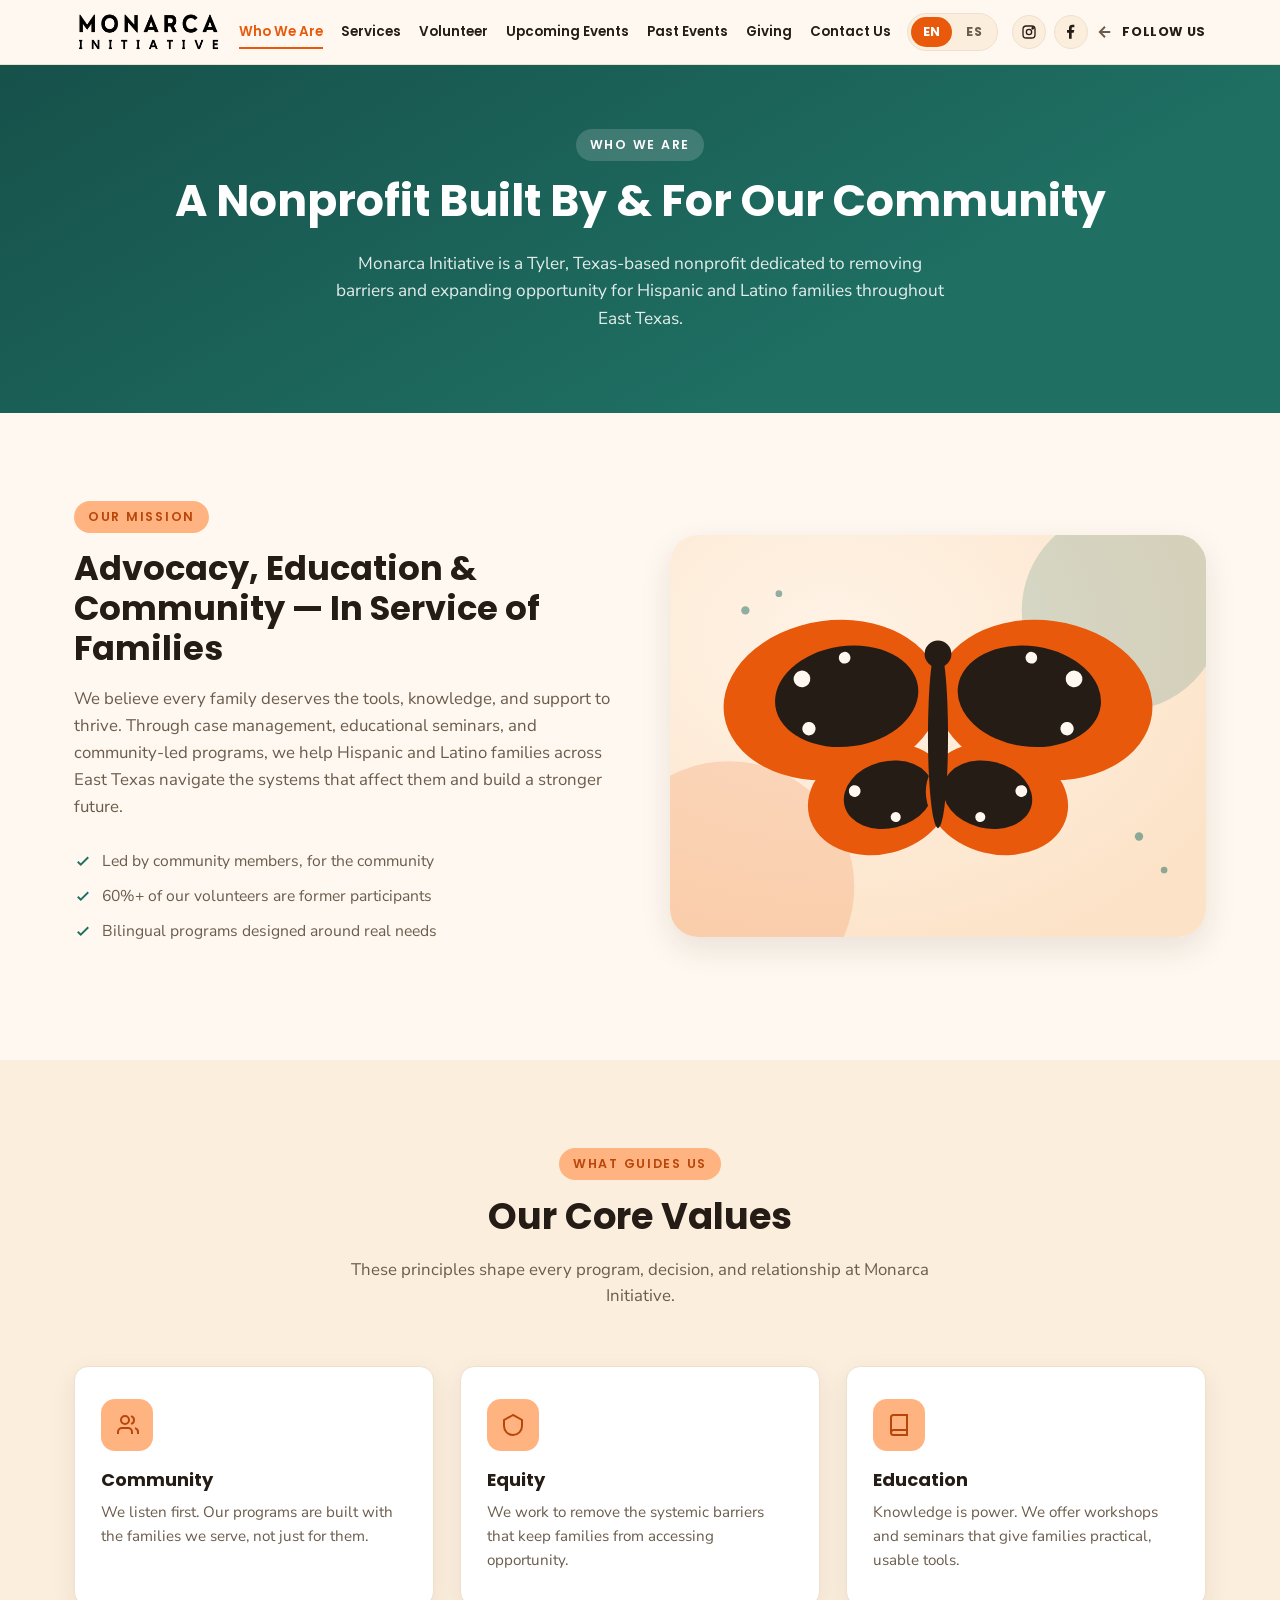
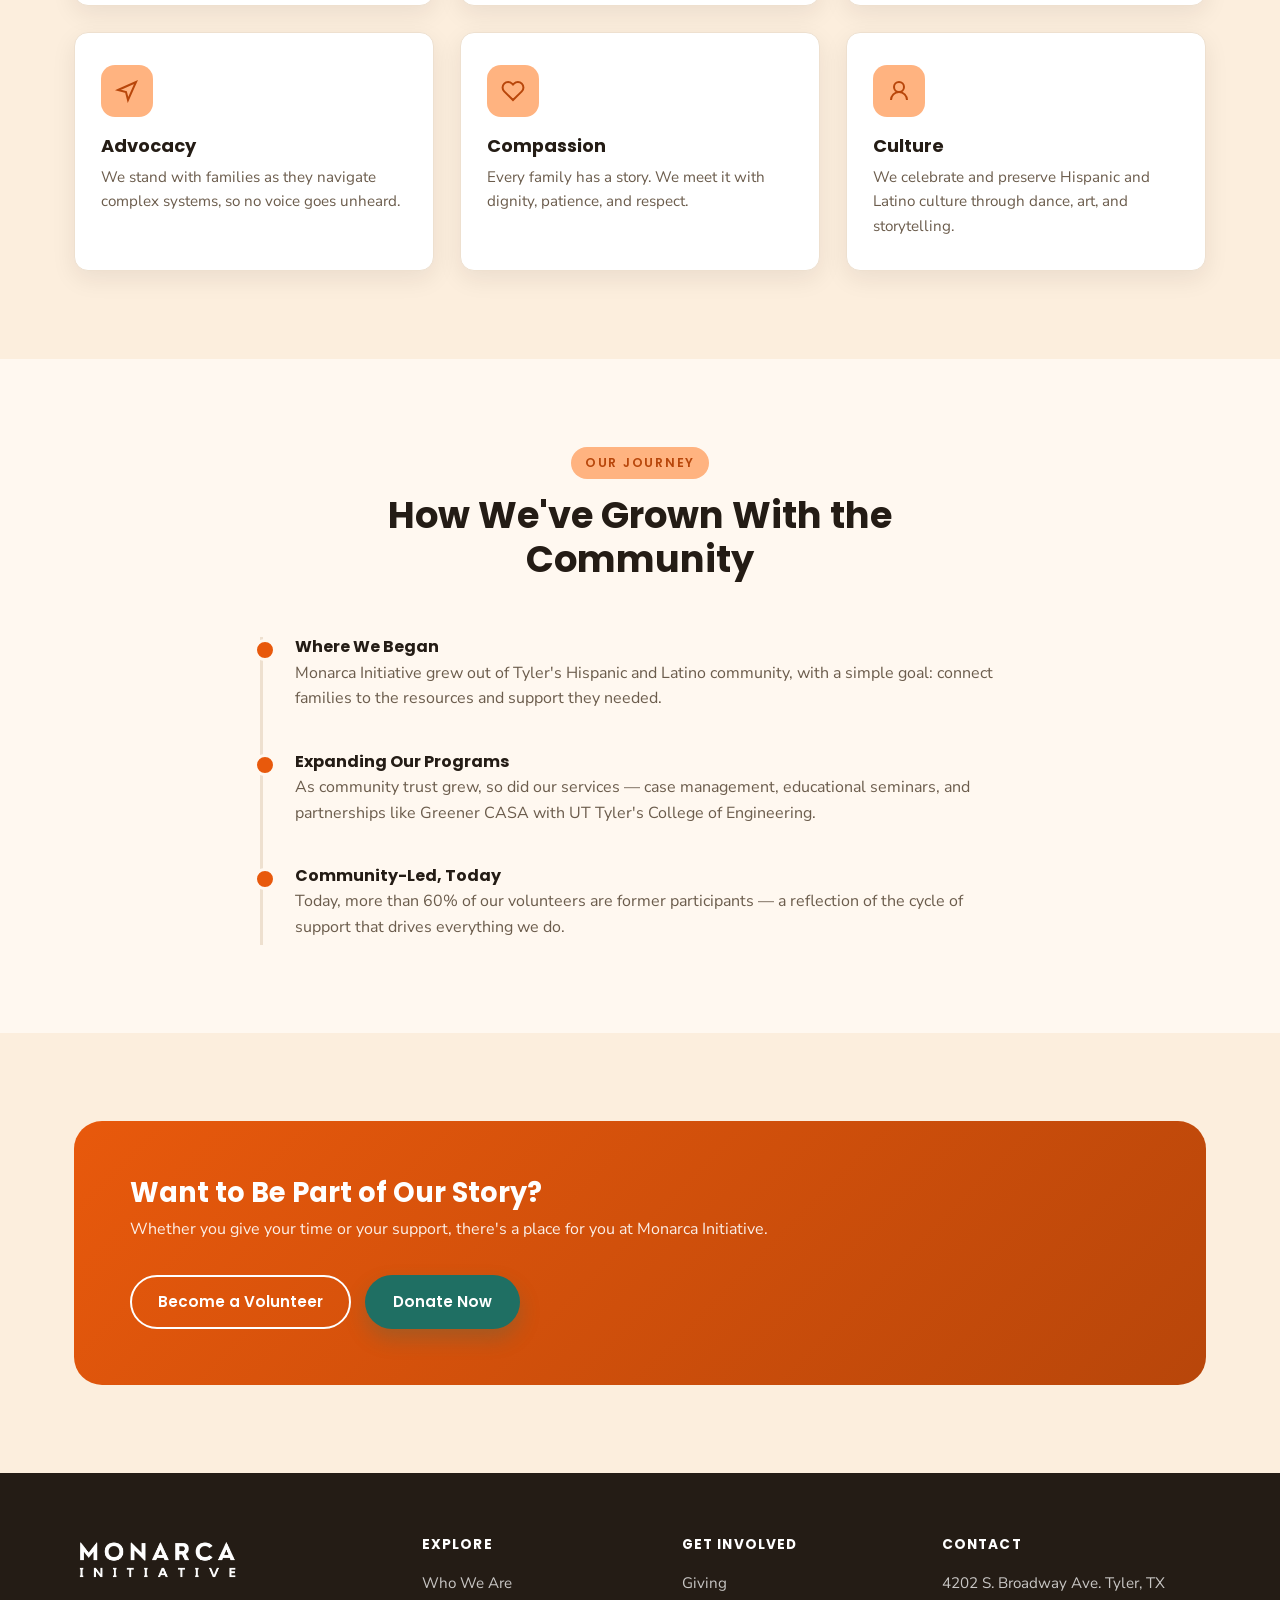
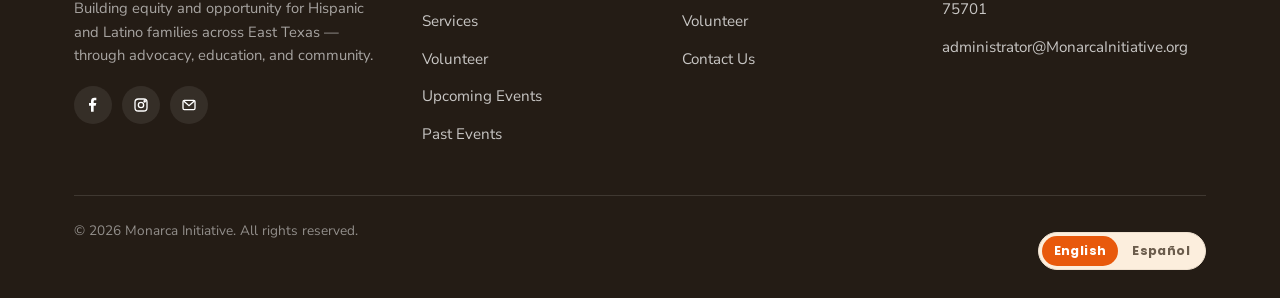
==== commit 129a1c83: "Crop wordmark logo and shrink header height logo.png was a 320x320 square with the wordmark occupyin" ====
--- a/about.html
+++ b/about.html
@@ -5,7 +5,7 @@
 <meta name="viewport" content="width=device-width, initial-scale=1">
 <title data-es="Quiénes Somos — Monarca Initiative">Who We Are — Monarca Initiative</title>
 <meta name="description" content="Learn about Monarca Initiative's mission, values, and story serving Hispanic and Latino families in East Texas." data-es="Conoce la misión, los valores y la historia de Monarca Initiative al servicio de las familias hispanas y latinas del este de Texas.">
-<link rel="icon" href="assets/img/logo.png" type="image/png">
+<link rel="icon" href="assets/img/favicon.png" type="image/png">
 <link rel="preconnect" href="https://fonts.googleapis.com">
 <link rel="preconnect" href="https://fonts.gstatic.com" crossorigin>
 <link href="https://fonts.googleapis.com/css2?family=Poppins:wght@600;700;800&family=Nunito+Sans:wght@400;600;700;800&display=swap" rel="stylesheet">
--- a/assets/css/style.css
+++ b/assets/css/style.css
@@ -134,7 +134,7 @@
   align-items: center;
   justify-content: space-between;
   flex-wrap: nowrap;
-  min-height: 84px;
+  min-height: 64px;
   gap: 16px;
 }
 
@@ -144,7 +144,7 @@
   gap: 12px;
   text-decoration: none;
 }
-.brand img { width: 128px; height: 128px; }
+.brand img { width: auto; height: 46px; }
 
 .main-nav ul {
   display: flex;
@@ -335,6 +335,9 @@
   padding: 64px 0 80px;
   text-align: center;
 }
+.page-hero--compact {
+  padding: 22px 0 30px;
+}
 .page-hero .eyebrow {
   background: rgba(255,255,255,0.16);
   color: var(--color-white);
@@ -447,6 +450,7 @@
   color: var(--color-ink);
 }
 .contact-form input,
+.contact-form select,
 .contact-form textarea {
   width: 100%;
   padding: 12px 14px;
@@ -457,11 +461,21 @@
   background: var(--color-cream);
   color: var(--color-text);
 }
+.contact-form select {
+  appearance: none;
+  background-image: url("data:image/svg+xml,%3Csvg xmlns='http://www.w3.org/2000/svg' viewBox='0 0 24 24' fill='none' stroke='%236B5C4C' stroke-width='2'%3E%3Cpath d='m6 9 6 6 6-6'/%3E%3C/svg%3E");
+  background-repeat: no-repeat;
+  background-position: right 12px center;
+  background-size: 18px;
+  padding-right: 40px;
+}
+.contact-form select:invalid { color: var(--color-text-soft); }
 .contact-form input:focus,
+.contact-form select:focus,
 .contact-form textarea:focus {
   outline: none;
   border-color: var(--color-teal);
-  background: var(--color-white);
+  background-color: var(--color-white);
 }
 .payment-qr {
   display: inline-flex;
@@ -637,6 +651,146 @@
   .banner-track { animation: none; }
 }
 
+/* ---------- Board of directors ---------- */
+.section-head h3 { font-size: clamp(1.25rem, 2.1vw, 1.5rem); }
+.board-grid {
+  display: grid;
+  grid-template-columns: repeat(3, 1fr);
+  gap: 10px 24px;
+}
+.board-card {
+  display: flex;
+  align-items: center;
+  gap: 14px;
+  padding: 6px 0;
+}
+.board-card .avatar {
+  flex: none;
+  width: 46px;
+  height: 46px;
+  border-radius: 50%;
+  background: var(--color-white);
+  color: var(--color-teal);
+  display: flex;
+  align-items: center;
+  justify-content: center;
+}
+.board-card h4 { margin: 0; font-size: 1rem; }
+.board-card span {
+  display: block;
+  font-family: var(--font-heading);
+  font-weight: 700;
+  font-size: 0.72rem;
+  letter-spacing: 0.06em;
+  text-transform: uppercase;
+  color: var(--color-primary-dark);
+  margin-top: 2px;
+}
+.board-divider {
+  display: flex;
+  align-items: center;
+  justify-content: center;
+  gap: 14px;
+  margin: 48px 0 40px;
+  color: var(--color-text-soft);
+  font-size: 1.5rem;
+}
+.board-divider::before,
+.board-divider::after {
+  content: "";
+  height: 1px;
+  width: 80px;
+  background: var(--color-border);
+}
+.board-co-directors {
+  display: flex;
+  justify-content: center;
+  gap: 20px;
+  flex-wrap: wrap;
+}
+.board-co-directors .board-card { min-width: 260px; }
+
+/* ---------- Champion sponsors ---------- */
+.sponsors { overflow: hidden; }
+.marquee-wrap {
+  overflow: hidden;
+  width: 100%;
+  display: flex;
+}
+.marquee {
+  display: flex;
+  align-items: center;
+  justify-content: space-around;
+  flex: 0 0 100%;
+  min-width: 100%;
+  gap: 16px;
+  padding: 0 24px;
+  animation: marquee-scroll 22s linear infinite;
+}
+@keyframes marquee-scroll {
+  from { transform: translateX(0); }
+  to { transform: translateX(-100%); }
+}
+.marquee__item {
+  flex-shrink: 0;
+  box-sizing: border-box;
+  width: 260px;
+  height: 180px;
+  object-fit: contain;
+  background: var(--color-white);
+  border: 1px solid var(--color-border);
+  border-radius: var(--radius-md);
+  box-shadow: var(--shadow-card);
+  padding: 14px;
+}
+.marquee__item--cover {
+  width: 210px;
+  height: 180px;
+  object-fit: cover;
+  padding: 0;
+  border: none;
+  box-shadow: none;
+  border-radius: var(--radius-md);
+}
+@media (prefers-reduced-motion: reduce) {
+  .marquee { animation: none; }
+}
+.sponsors-cta {
+  display: flex;
+  flex-direction: column;
+  align-items: center;
+  justify-content: center;
+  gap: 10px;
+  margin-top: 44px;
+  font-family: var(--font-heading);
+  font-weight: 600;
+  font-size: 1.05rem;
+  color: var(--color-ink);
+}
+.sponsors-cta-link {
+  display: flex;
+  flex-direction: column;
+  align-items: center;
+  gap: 4px;
+  color: var(--color-teal);
+  text-decoration: none;
+  font-weight: 700;
+  font-size: 0.95rem;
+}
+.sponsors-cta-link svg {
+  width: 22px;
+  height: 22px;
+  animation: sponsors-arrow-bounce 1.6s ease-in-out infinite;
+}
+.sponsors-cta-link:hover { color: var(--color-teal-dark); }
+@keyframes sponsors-arrow-bounce {
+  0%, 100% { transform: translateY(0); }
+  50% { transform: translateY(5px); }
+}
+@media (prefers-reduced-motion: reduce) {
+  .sponsors-cta-link svg { animation: none; }
+}
+
 /* ---------- CTA banner ---------- */
 .cta-banner {
   background: linear-gradient(135deg, var(--color-primary) 0%, var(--color-primary-dark) 100%);
@@ -711,7 +865,7 @@
   .main-nav a { display: block; padding: 14px 6px; width: 100%; border-bottom: 1px solid var(--color-border); }
   .nav-toggle { display: block; }
   .header-cta { gap: 8px; }
-  .brand img { width: 84px; height: 84px; }
+  .brand img { width: auto; height: 34px; }
   .follow-us-arrow, .follow-us-label { display: none; }
   .lang-toggle button { padding: 5px 8px; font-size: 0.7rem; }
 
@@ -725,6 +879,7 @@
   .card-grid { grid-template-columns: repeat(2, 1fr); }
   .value-grid { grid-template-columns: repeat(2, 1fr); }
   .team-grid { grid-template-columns: repeat(2, 1fr); }
+  .board-grid { grid-template-columns: repeat(2, 1fr); }
   .footer-grid { grid-template-columns: repeat(2, 1fr); }
 }
 
@@ -733,6 +888,7 @@
   .card-grid { grid-template-columns: 1fr; }
   .value-grid { grid-template-columns: 1fr; }
   .team-grid { grid-template-columns: 1fr; }
+  .board-grid { grid-template-columns: 1fr; }
   .footer-grid { grid-template-columns: 1fr; gap: 32px; }
   .contact-form .field-row { grid-template-columns: 1fr; }
   .cta-banner { padding: 36px 28px; flex-direction: column; align-items: flex-start; }
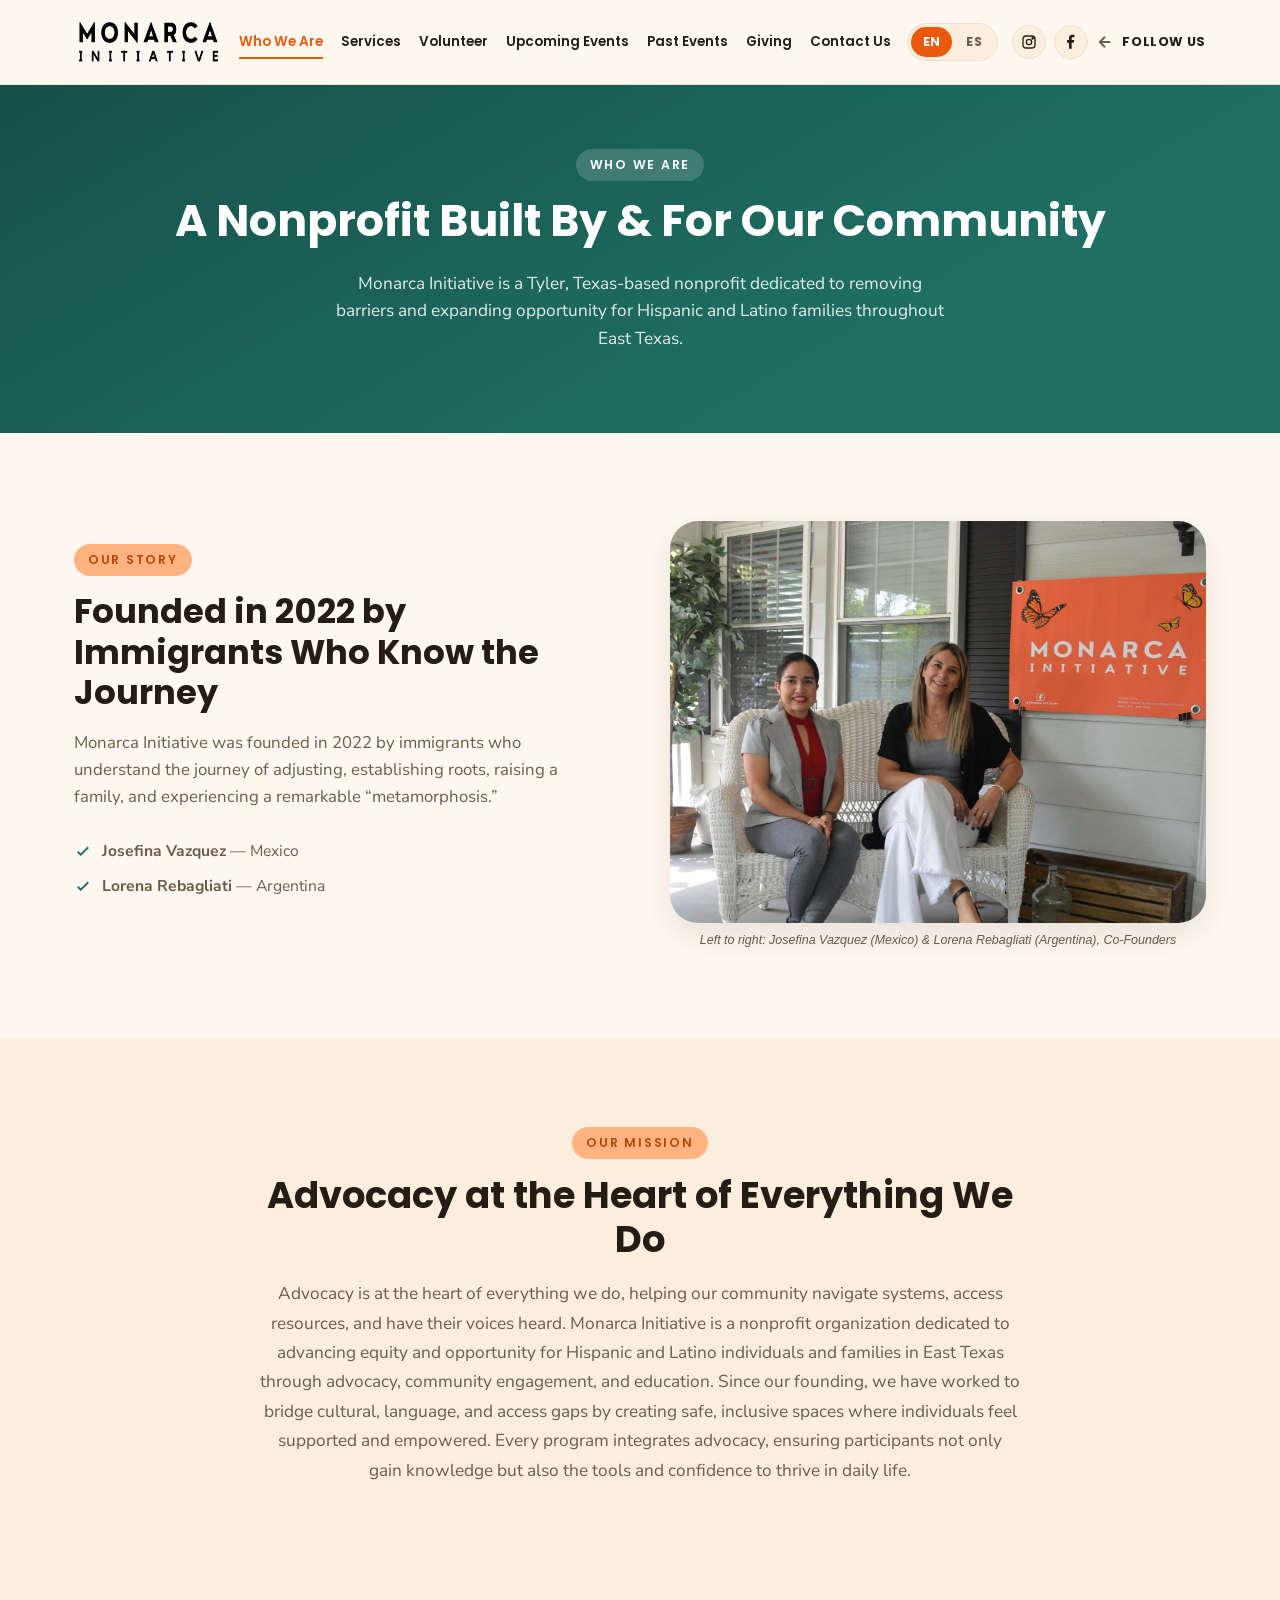
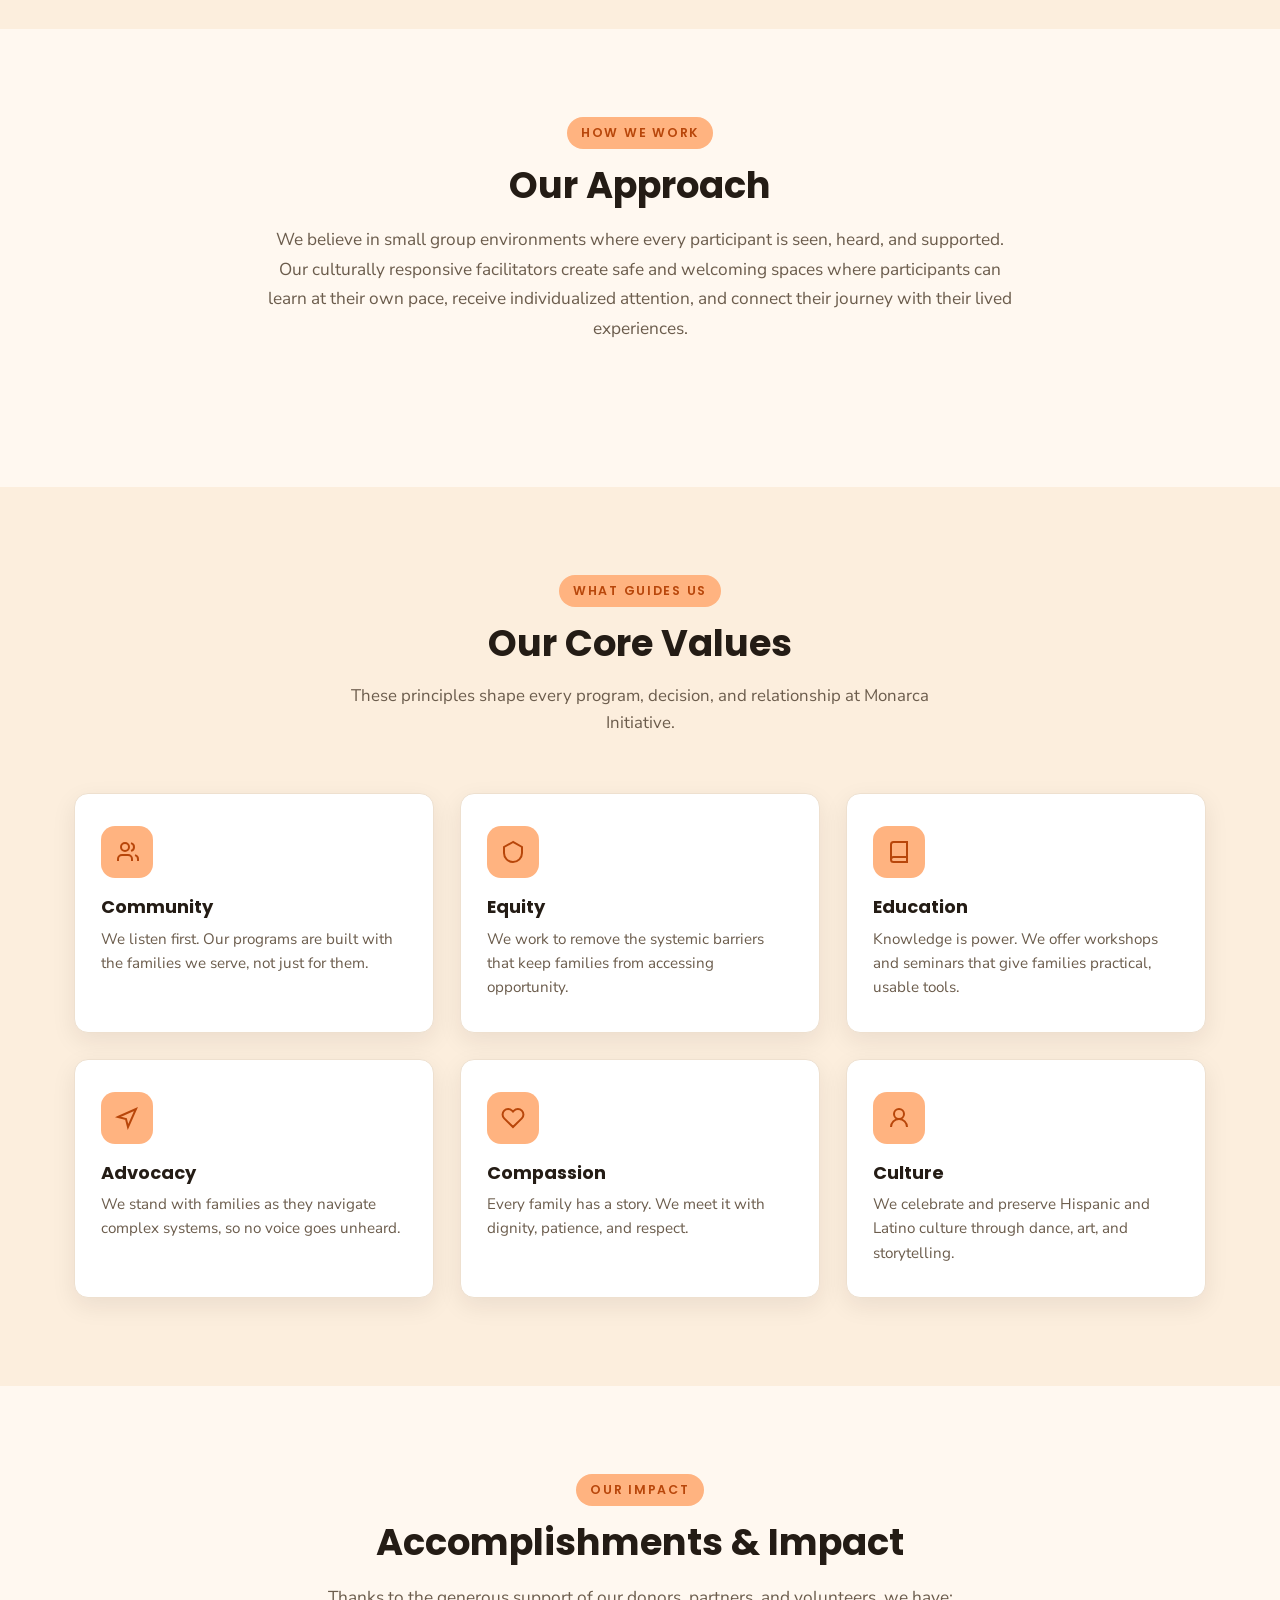
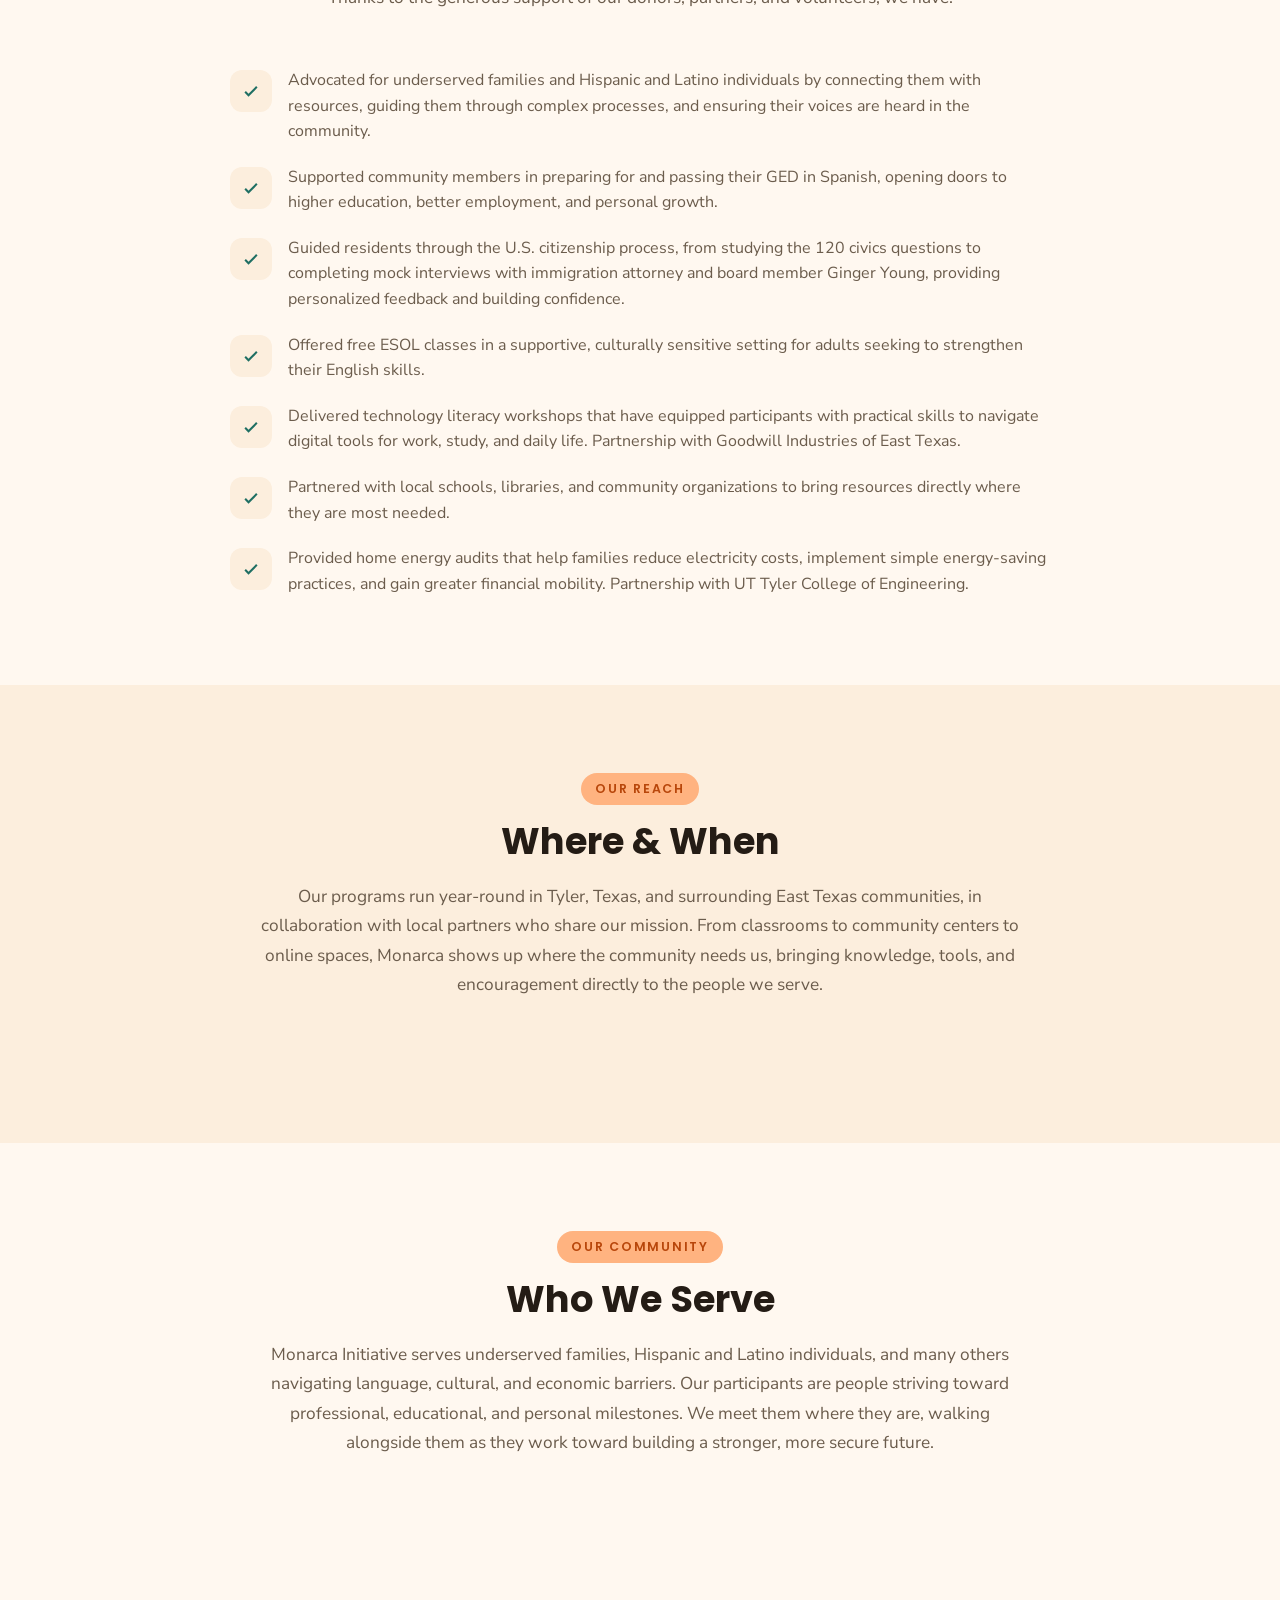
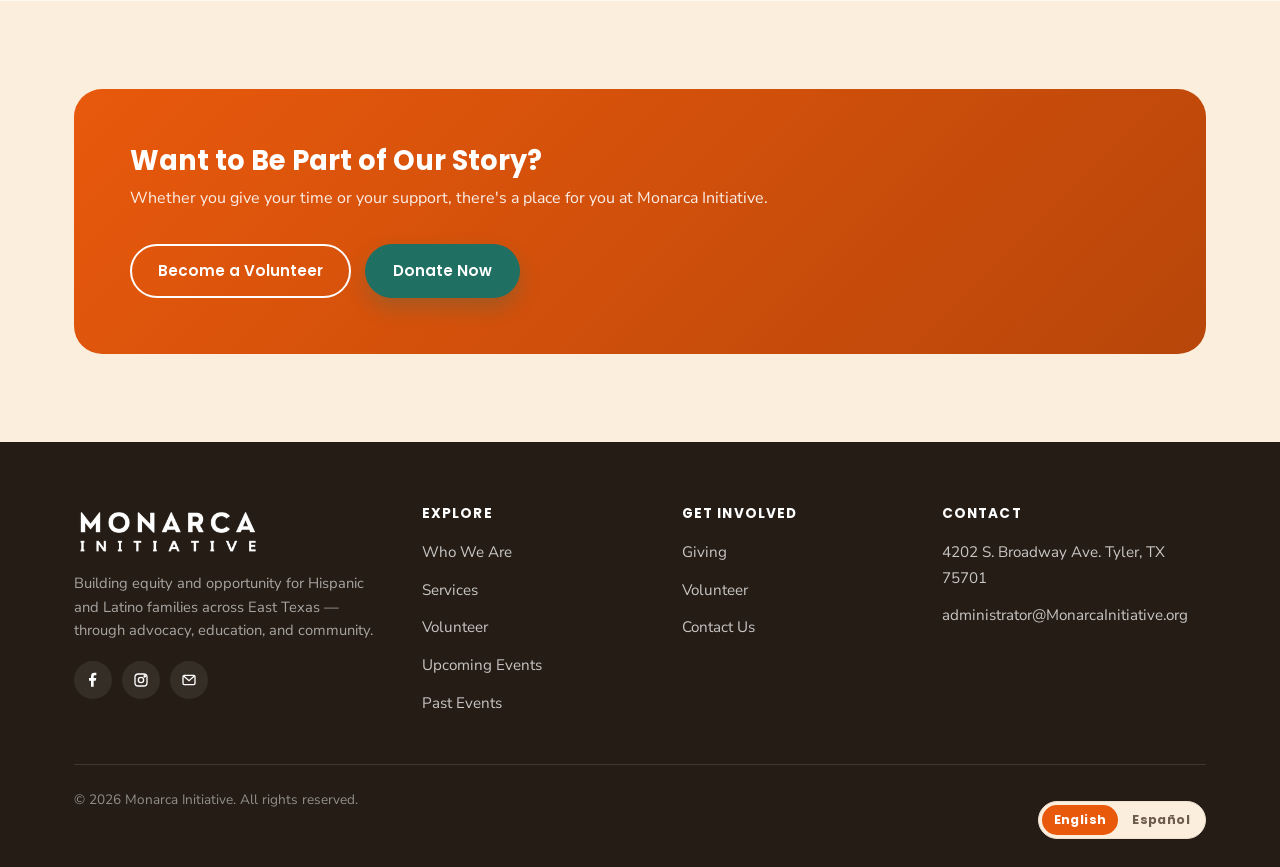
==== commit d874e099: "Overhaul About page with founding story and impact content Added an Our Story section with the co-fo" ====
--- a/about.html
+++ b/about.html
@@ -65,18 +65,40 @@
     <div class="container">
       <div class="feature-row">
         <div class="feature-copy">
-          <span class="eyebrow" data-es="Nuestra Misión">Our Mission</span>
-          <h2 data-es="Defensa, educación y comunidad — al servicio de las familias">Advocacy, Education &amp; Community — In Service of Families</h2>
-          <p data-es="Creemos que cada familia merece las herramientas, el conocimiento y el apoyo para prosperar. A través de la gestión de casos, seminarios educativos y programas dirigidos por la comunidad, ayudamos a las familias hispanas y latinas del este de Texas a navegar los sistemas que les afectan y a construir un futuro más fuerte.">We believe every family deserves the tools, knowledge, and support to thrive. Through case management, educational seminars, and community-led programs, we help Hispanic and Latino families across East Texas navigate the systems that affect them and build a stronger future.</p>
+          <span class="eyebrow" data-es="Nuestra Historia">Our Story</span>
+          <h2 data-es="Fundada en 2022 por inmigrantes que conocen el camino">Founded in 2022 by Immigrants Who Know the Journey</h2>
+          <p data-es="Monarca Initiative fue fundada en 2022 por inmigrantes que comprenden el camino de adaptarse, echar raíces, criar una familia y vivir una notable &ldquo;metamorfosis.&rdquo;">Monarca Initiative was founded in 2022 by immigrants who understand the journey of adjusting, establishing roots, raising a family, and experiencing a remarkable &ldquo;metamorphosis.&rdquo;</p>
           <ul class="feature-list">
-            <li><svg viewBox="0 0 24 24" fill="none" stroke="currentColor" stroke-width="2.5"><path d="m5 13 4 4L19 7"/></svg><span data-es="Liderada por miembros de la comunidad, para la comunidad">Led by community members, for the community</span></li>
-            <li><svg viewBox="0 0 24 24" fill="none" stroke="currentColor" stroke-width="2.5"><path d="m5 13 4 4L19 7"/></svg><span data-es="Más del 60% de nuestros voluntarios fueron antes participantes">60%+ of our volunteers are former participants</span></li>
-            <li><svg viewBox="0 0 24 24" fill="none" stroke="currentColor" stroke-width="2.5"><path d="m5 13 4 4L19 7"/></svg><span data-es="Programas bilingües diseñados en torno a necesidades reales">Bilingual programs designed around real needs</span></li>
+            <li><svg viewBox="0 0 24 24" fill="none" stroke="currentColor" stroke-width="2.5"><path d="m5 13 4 4L19 7"/></svg><span><strong>Josefina Vazquez</strong> — <span data-es="México">Mexico</span></span></li>
+            <li><svg viewBox="0 0 24 24" fill="none" stroke="currentColor" stroke-width="2.5"><path d="m5 13 4 4L19 7"/></svg><span><strong>Lorena Rebagliati</strong> — <span data-es="Argentina">Argentina</span></span></li>
           </ul>
         </div>
-        <div class="feature-media">
-          <img src="assets/img/feature-about.svg" alt="Illustration representing the Monarca Initiative community">
-        </div>
+        <div class="feature-media-wrap">
+          <div class="feature-media">
+            <img src="assets/img/about-founders.jpg" alt="Co-founders Josefina Vazquez and Lorena Rebagliati sitting together on a porch beside the Monarca Initiative sign">
+          </div>
+          <span class="media-credit media-credit--center" data-es="De izquierda a derecha: Josefina Vazquez (México) y Lorena Rebagliati (Argentina), cofundadoras">Left to right: Josefina Vazquez (Mexico) &amp; Lorena Rebagliati (Argentina), Co-Founders</span>
+        </div>
+      </div>
+    </div>
+  </section>
+
+  <section class="section section-alt">
+    <div class="container">
+      <div class="section-head wide">
+        <span class="eyebrow" data-es="Nuestra Misión">Our Mission</span>
+        <h2 data-es="La defensa, el corazón de todo lo que hacemos">Advocacy at the Heart of Everything We Do</h2>
+        <p data-es="La defensa está en el corazón de todo lo que hacemos, ayudando a nuestra comunidad a navegar los sistemas, acceder a recursos y hacer que su voz sea escuchada. Monarca Initiative es una organización sin fines de lucro dedicada a promover la equidad y la oportunidad para las personas y familias hispanas y latinas del este de Texas a través de la defensa, la participación comunitaria y la educación. Desde nuestra fundación, hemos trabajado para cerrar las brechas culturales, de idioma y de acceso, creando espacios seguros e inclusivos donde las personas se sienten apoyadas y empoderadas. Cada programa integra la defensa, asegurando que los participantes no solo adquieran conocimientos, sino también las herramientas y la confianza para prosperar en su vida diaria.">Advocacy is at the heart of everything we do, helping our community navigate systems, access resources, and have their voices heard. Monarca Initiative is a nonprofit organization dedicated to advancing equity and opportunity for Hispanic and Latino individuals and families in East Texas through advocacy, community engagement, and education. Since our founding, we have worked to bridge cultural, language, and access gaps by creating safe, inclusive spaces where individuals feel supported and empowered. Every program integrates advocacy, ensuring participants not only gain knowledge but also the tools and confidence to thrive in daily life.</p>
+      </div>
+    </div>
+  </section>
+
+  <section class="section">
+    <div class="container">
+      <div class="section-head wide">
+        <span class="eyebrow" data-es="Cómo Trabajamos">How We Work</span>
+        <h2 data-es="Nuestro enfoque">Our Approach</h2>
+        <p data-es="Creemos en ambientes de grupos pequeños donde cada participante es visto, escuchado y apoyado. Nuestros facilitadores, con sensibilidad cultural, crean espacios seguros y acogedores donde los participantes pueden aprender a su propio ritmo, recibir atención individualizada y conectar su camino con sus propias experiencias vividas.">We believe in small group environments where every participant is seen, heard, and supported. Our culturally responsive facilitators create safe and welcoming spaces where participants can learn at their own pace, receive individualized attention, and connect their journey with their lived experiences.</p>
       </div>
     </div>
   </section>
@@ -125,23 +147,60 @@
 
   <section class="section">
     <div class="container">
-      <div class="section-head">
-        <span class="eyebrow" data-es="Nuestro Camino">Our Journey</span>
-        <h2 data-es="Cómo hemos crecido con la comunidad">How We've Grown With the Community</h2>
-      </div>
-      <div class="timeline" style="max-width:760px;margin:0 auto;">
-        <div class="timeline-item">
-          <h4 data-es="Donde comenzamos">Where We Began</h4>
-          <p data-es="Monarca Initiative nació de la comunidad hispana y latina de Tyler, con el objetivo de conectar a las familias con los recursos y el apoyo que necesitaban.">Monarca Initiative grew out of Tyler's Hispanic and Latino community, with a simple goal: connect families to the resources and support they needed.</p>
-        </div>
-        <div class="timeline-item">
-          <h4 data-es="Ampliando nuestros programas">Expanding Our Programs</h4>
-          <p data-es="A medida que crecía la confianza de la comunidad, ampliamos nuestros servicios: gestión de casos, seminarios educativos y alianzas como Greener CASA con UT Tyler.">As community trust grew, so did our services — case management, educational seminars, and partnerships like Greener CASA with UT Tyler's College of Engineering.</p>
-        </div>
-        <div class="timeline-item">
-          <h4 data-es="Liderados por la comunidad, hoy">Community-Led, Today</h4>
-          <p data-es="Hoy, más del 60% de nuestros voluntarios son antiguos participantes — un reflejo del ciclo de apoyo que impulsa todo lo que hacemos.">Today, more than 60% of our volunteers are former participants — a reflection of the cycle of support that drives everything we do.</p>
-        </div>
+      <div class="section-head wide">
+        <span class="eyebrow" data-es="Nuestro Impacto">Our Impact</span>
+        <h2 data-es="Logros e impacto">Accomplishments &amp; Impact</h2>
+        <p data-es="Gracias al generoso apoyo de nuestros donantes, socios y voluntarios, hemos logrado:">Thanks to the generous support of our donors, partners, and volunteers, we have:</p>
+      </div>
+      <ul class="impact-list">
+        <li>
+          <span class="icon-badge"><svg width="20" height="20" viewBox="0 0 24 24" fill="none" stroke="currentColor" stroke-width="2.5"><path d="m5 13 4 4L19 7"/></svg></span>
+          <p data-es="Defendido a familias desatendidas y a personas hispanas y latinas, conectándolas con recursos, guiándolas a través de procesos complejos y asegurando que su voz sea escuchada en la comunidad.">Advocated for underserved families and Hispanic and Latino individuals by connecting them with resources, guiding them through complex processes, and ensuring their voices are heard in the community.</p>
+        </li>
+        <li>
+          <span class="icon-badge"><svg width="20" height="20" viewBox="0 0 24 24" fill="none" stroke="currentColor" stroke-width="2.5"><path d="m5 13 4 4L19 7"/></svg></span>
+          <p data-es="Apoyado a miembros de la comunidad en la preparación y aprobación de su GED en español, abriendo puertas a la educación superior, mejores empleos y crecimiento personal.">Supported community members in preparing for and passing their GED in Spanish, opening doors to higher education, better employment, and personal growth.</p>
+        </li>
+        <li>
+          <span class="icon-badge"><svg width="20" height="20" viewBox="0 0 24 24" fill="none" stroke="currentColor" stroke-width="2.5"><path d="m5 13 4 4L19 7"/></svg></span>
+          <p data-es="Guiado a residentes a través del proceso de ciudadanía estadounidense, desde el estudio de las 120 preguntas cívicas hasta la realización de entrevistas simuladas con la abogada de inmigración y miembro de la junta Ginger Young, brindando retroalimentación personalizada y generando confianza.">Guided residents through the U.S. citizenship process, from studying the 120 civics questions to completing mock interviews with immigration attorney and board member Ginger Young, providing personalized feedback and building confidence.</p>
+        </li>
+        <li>
+          <span class="icon-badge"><svg width="20" height="20" viewBox="0 0 24 24" fill="none" stroke="currentColor" stroke-width="2.5"><path d="m5 13 4 4L19 7"/></svg></span>
+          <p data-es="Ofrecido clases gratuitas de inglés como segundo idioma (ESOL) en un entorno de apoyo y culturalmente sensible para adultos que buscan fortalecer su inglés.">Offered free ESOL classes in a supportive, culturally sensitive setting for adults seeking to strengthen their English skills.</p>
+        </li>
+        <li>
+          <span class="icon-badge"><svg width="20" height="20" viewBox="0 0 24 24" fill="none" stroke="currentColor" stroke-width="2.5"><path d="m5 13 4 4L19 7"/></svg></span>
+          <p data-es="Impartido talleres de alfabetización tecnológica que han dotado a los participantes de habilidades prácticas para usar herramientas digitales en el trabajo, el estudio y la vida diaria. En alianza con Goodwill Industries of East Texas.">Delivered technology literacy workshops that have equipped participants with practical skills to navigate digital tools for work, study, and daily life. Partnership with Goodwill Industries of East Texas.</p>
+        </li>
+        <li>
+          <span class="icon-badge"><svg width="20" height="20" viewBox="0 0 24 24" fill="none" stroke="currentColor" stroke-width="2.5"><path d="m5 13 4 4L19 7"/></svg></span>
+          <p data-es="Colaborado con escuelas locales, bibliotecas y organizaciones comunitarias para llevar recursos directamente a donde más se necesitan.">Partnered with local schools, libraries, and community organizations to bring resources directly where they are most needed.</p>
+        </li>
+        <li>
+          <span class="icon-badge"><svg width="20" height="20" viewBox="0 0 24 24" fill="none" stroke="currentColor" stroke-width="2.5"><path d="m5 13 4 4L19 7"/></svg></span>
+          <p data-es="Realizado auditorías energéticas del hogar que ayudan a las familias a reducir sus costos de electricidad, implementar prácticas sencillas de ahorro de energía y lograr mayor movilidad financiera. En alianza con UT Tyler College of Engineering.">Provided home energy audits that help families reduce electricity costs, implement simple energy-saving practices, and gain greater financial mobility. Partnership with UT Tyler College of Engineering.</p>
+        </li>
+      </ul>
+    </div>
+  </section>
+
+  <section class="section section-alt">
+    <div class="container">
+      <div class="section-head wide">
+        <span class="eyebrow" data-es="Nuestro Alcance">Our Reach</span>
+        <h2 data-es="Dónde y cuándo">Where &amp; When</h2>
+        <p data-es="Nuestros programas se llevan a cabo durante todo el año en Tyler, Texas, y las comunidades circundantes del este de Texas, en colaboración con socios locales que comparten nuestra misión. Desde aulas hasta centros comunitarios y espacios en línea, Monarca está presente donde la comunidad nos necesita, llevando conocimiento, herramientas y aliento directamente a las personas a quienes servimos.">Our programs run year-round in Tyler, Texas, and surrounding East Texas communities, in collaboration with local partners who share our mission. From classrooms to community centers to online spaces, Monarca shows up where the community needs us, bringing knowledge, tools, and encouragement directly to the people we serve.</p>
+      </div>
+    </div>
+  </section>
+
+  <section class="section">
+    <div class="container">
+      <div class="section-head wide">
+        <span class="eyebrow" data-es="Nuestra Comunidad">Our Community</span>
+        <h2 data-es="A quién servimos">Who We Serve</h2>
+        <p data-es="Monarca Initiative sirve a familias desatendidas, personas hispanas y latinas, y muchas otras personas que enfrentan barreras de idioma, cultura y economía. Nuestros participantes son personas que se esfuerzan por alcanzar metas profesionales, educativas y personales. Los encontramos donde están, acompañándolos mientras trabajan para construir un futuro más fuerte y seguro.">Monarca Initiative serves underserved families, Hispanic and Latino individuals, and many others navigating language, cultural, and economic barriers. Our participants are people striving toward professional, educational, and personal milestones. We meet them where they are, walking alongside them as they work toward building a stronger, more secure future.</p>
       </div>
     </div>
   </section>
--- a/assets/css/style.css
+++ b/assets/css/style.css
@@ -134,7 +134,7 @@
   align-items: center;
   justify-content: space-between;
   flex-wrap: nowrap;
-  min-height: 64px;
+  min-height: 84px;
   gap: 16px;
 }
 
@@ -144,7 +144,7 @@
   gap: 12px;
   text-decoration: none;
 }
-.brand img { width: auto; height: 46px; }
+.brand img { width: auto; height: 52px; }
 
 .main-nav ul {
   display: flex;
@@ -279,7 +279,7 @@
     linear-gradient(100deg, rgba(20, 14, 10, 0.55) 0%, rgba(20, 14, 10, 0.22) 45%, rgba(20, 14, 10, 0.4) 100%),
     url("../img/hero-bg.webp") left top / cover no-repeat;
   color: var(--color-white);
-  padding: 72px 0 88px;
+  padding: 48px 0 60px;
 }
 .hero .container {
   display: flex;
@@ -360,6 +360,8 @@
   text-align: center;
 }
 .section-head.left { margin-left: 0; text-align: left; }
+.section-head.wide { max-width: 760px; }
+.section-head.wide p { font-size: 1.08rem; line-height: 1.7; }
 .section-head h2 { font-size: clamp(1.7rem, 3vw, 2.3rem); }
 .section-head p { color: var(--color-text-soft); font-size: 1.05rem; }
 
@@ -398,6 +400,16 @@
   aspect-ratio: 4 / 3;
 }
 .feature-media img { width: 100%; height: 100%; object-fit: cover; }
+.media-credit {
+  display: block;
+  text-align: right;
+  font-size: 0.78rem;
+  color: var(--color-text-soft);
+  margin-top: 8px;
+}
+.media-credit--center { text-align: center; font-style: italic; }
+.media-credit a { color: inherit; text-decoration: underline; }
+.media-credit a:hover { color: var(--color-primary); }
 
 /* Compact rows (Giving / Contact) */
 .compact-row {
@@ -508,6 +520,27 @@
 }
 .contact-info-item h4 { margin-bottom: 2px; font-size: 1rem; }
 .contact-info-item p { margin: 0; color: var(--color-text-soft); font-size: 0.95rem; }
+
+.impact-list {
+  list-style: none;
+  margin: 0 auto;
+  padding: 0;
+  max-width: 820px;
+  display: grid;
+  gap: 20px;
+}
+.impact-list li { display: flex; gap: 16px; align-items: flex-start; }
+.impact-list .icon-badge {
+  flex: none;
+  width: 42px; height: 42px;
+  border-radius: 12px;
+  background: var(--color-cream-deep);
+  color: var(--color-teal);
+  display: flex; align-items: center; justify-content: center;
+  margin-top: 2px;
+}
+.impact-list p { margin: 0; color: var(--color-text-soft); font-size: 1rem; line-height: 1.6; }
+.impact-list strong { color: var(--color-ink); }
 
 /* ---------- Cards (events, services grid, team) ---------- */
 .card-grid {
@@ -865,7 +898,7 @@
   .main-nav a { display: block; padding: 14px 6px; width: 100%; border-bottom: 1px solid var(--color-border); }
   .nav-toggle { display: block; }
   .header-cta { gap: 8px; }
-  .brand img { width: auto; height: 34px; }
+  .brand img { width: auto; height: 38px; }
   .follow-us-arrow, .follow-us-label { display: none; }
   .lang-toggle button { padding: 5px 8px; font-size: 0.7rem; }
 
@@ -873,7 +906,7 @@
   .hero { background-position: 75% center; }
 
   .feature-row { grid-template-columns: 1fr; }
-  .feature-media { order: -1; }
+  .feature-media, .feature-media-wrap { order: -1; }
   .compact-row { grid-template-columns: 1fr; padding: 32px; }
   .compact-media { order: -1; }
   .card-grid { grid-template-columns: repeat(2, 1fr); }
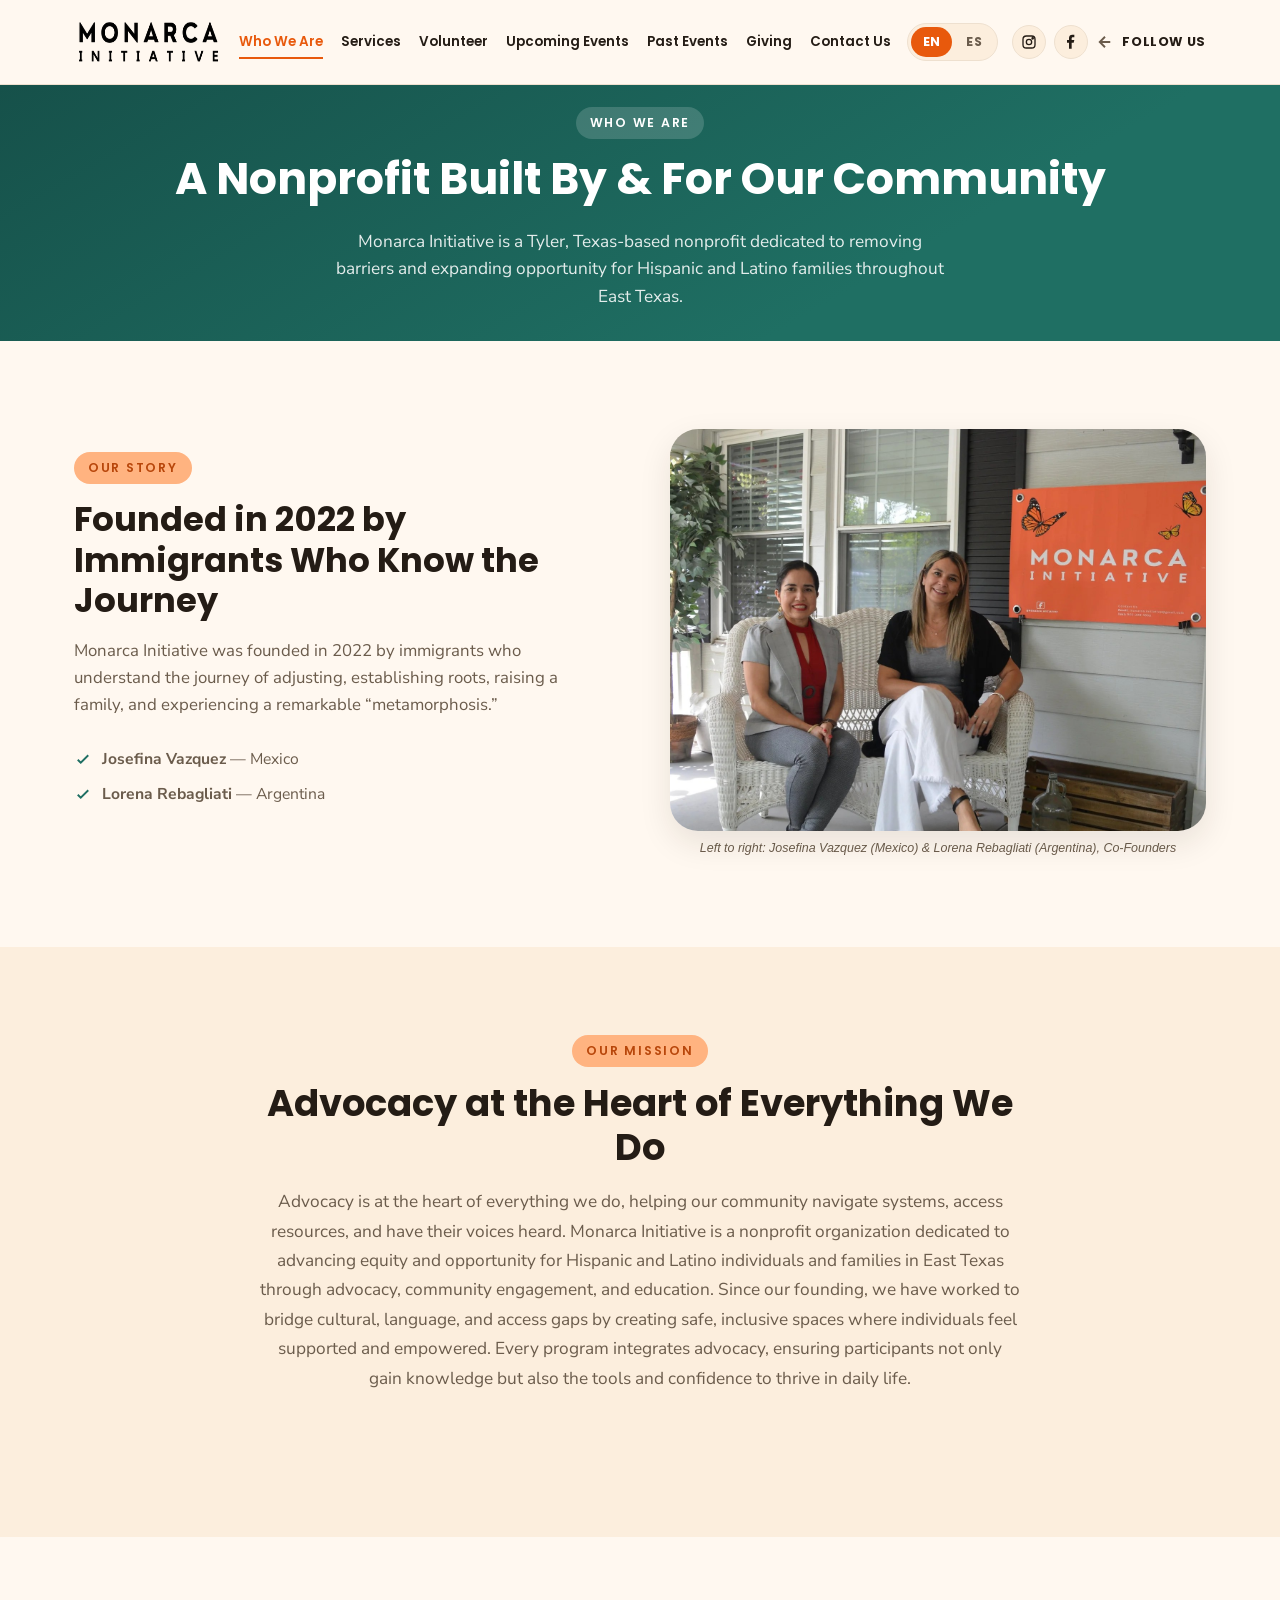
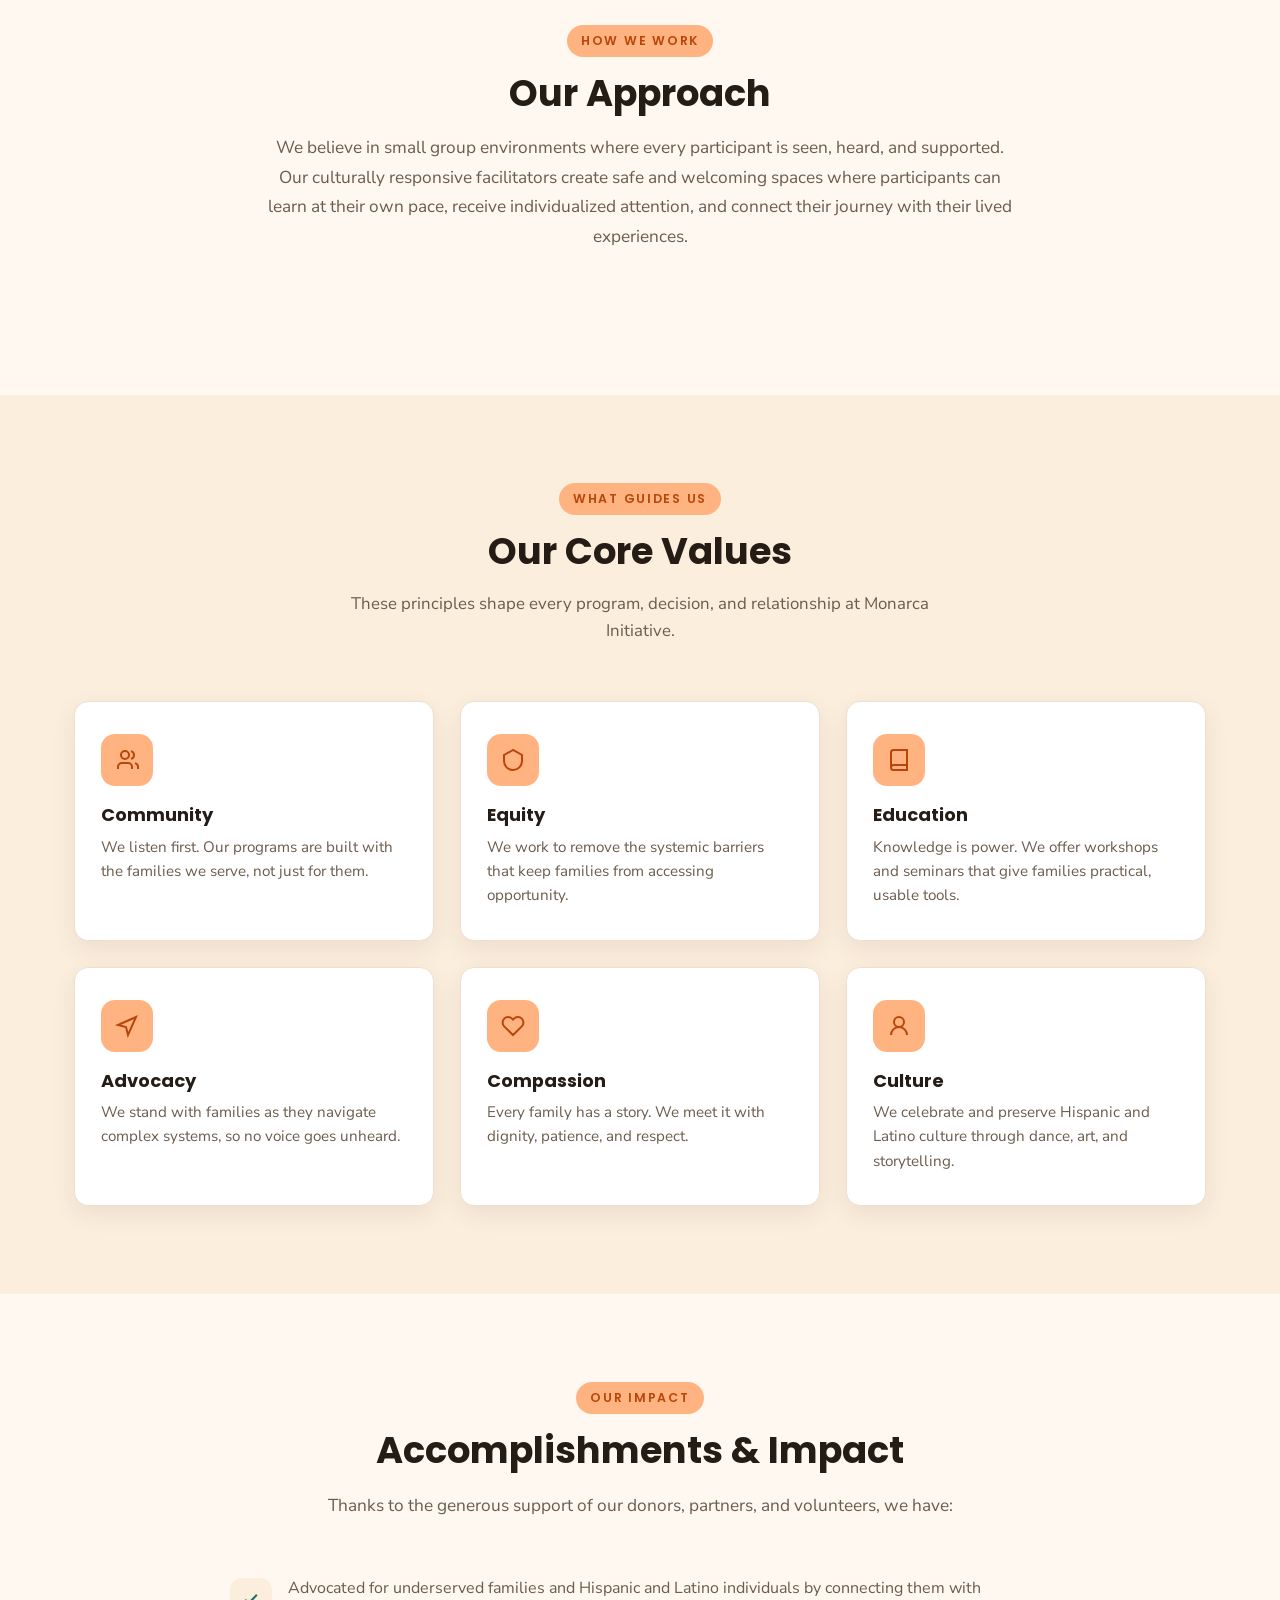
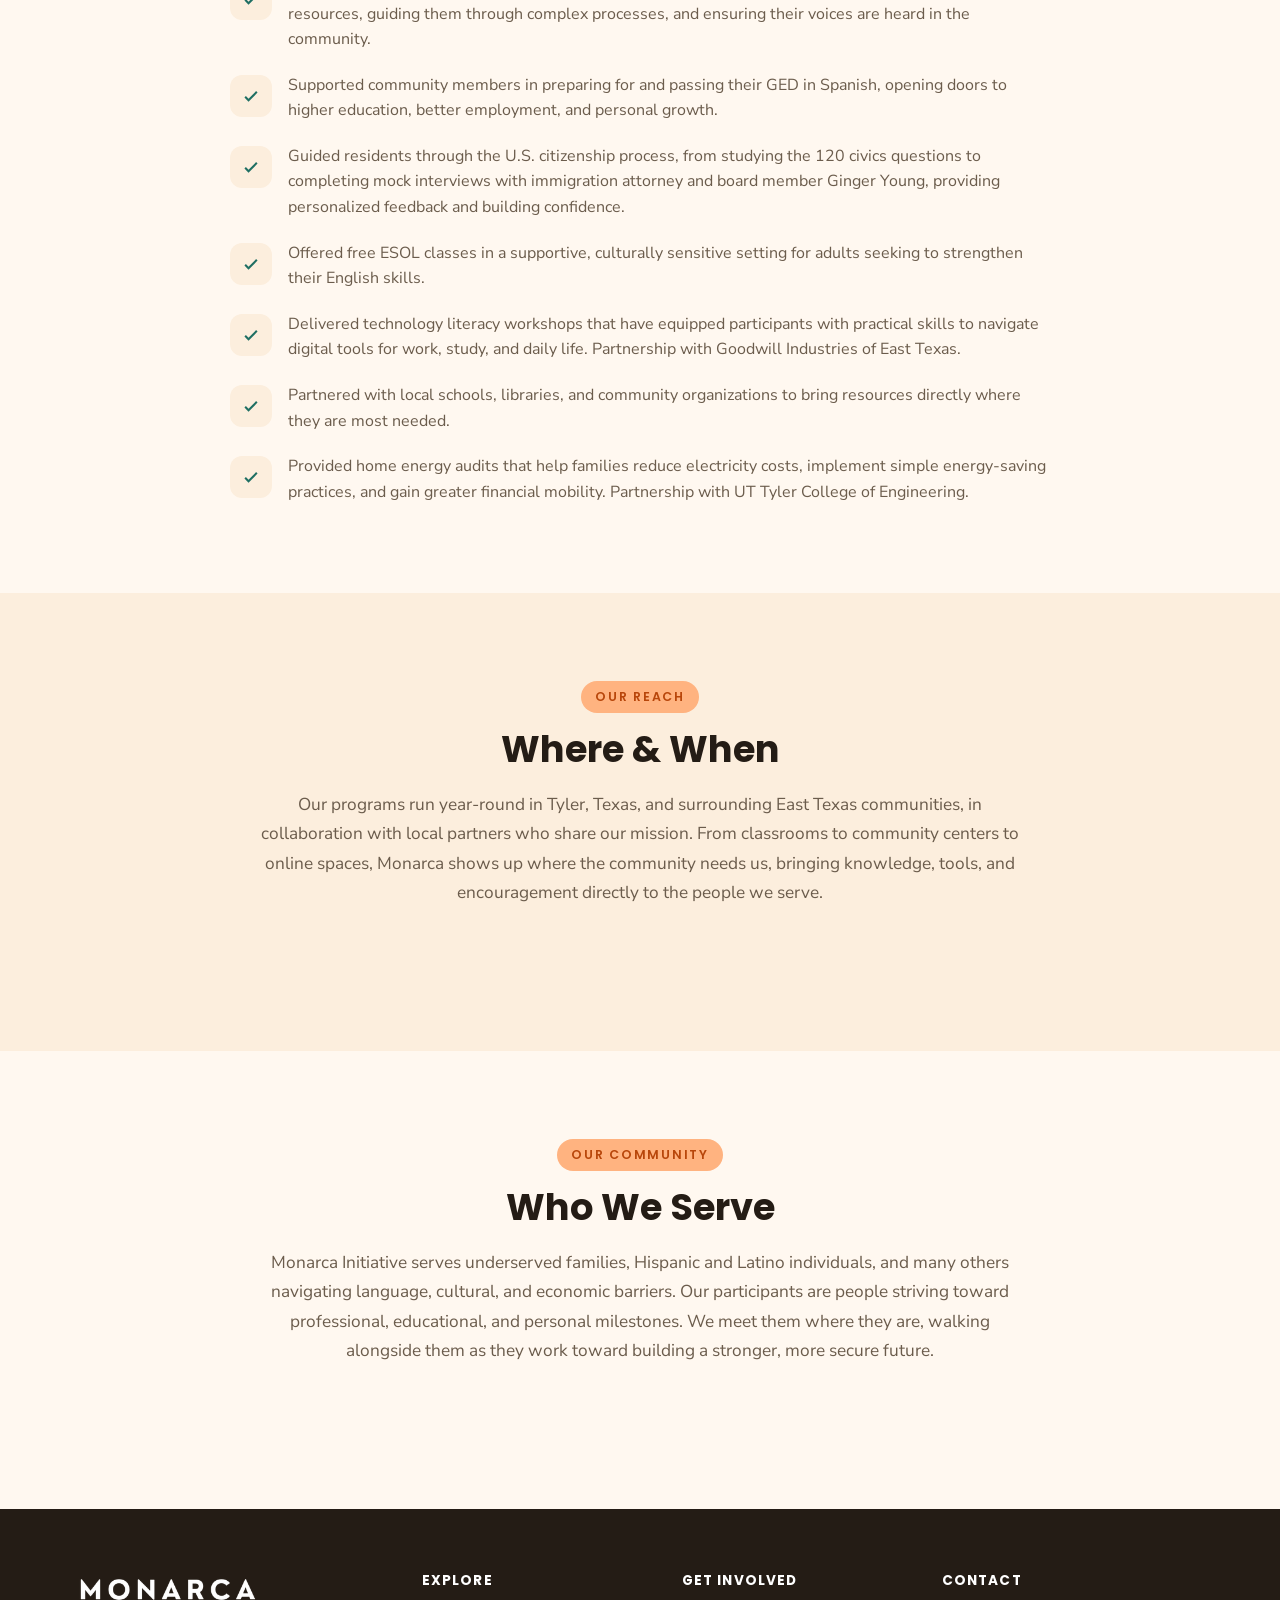
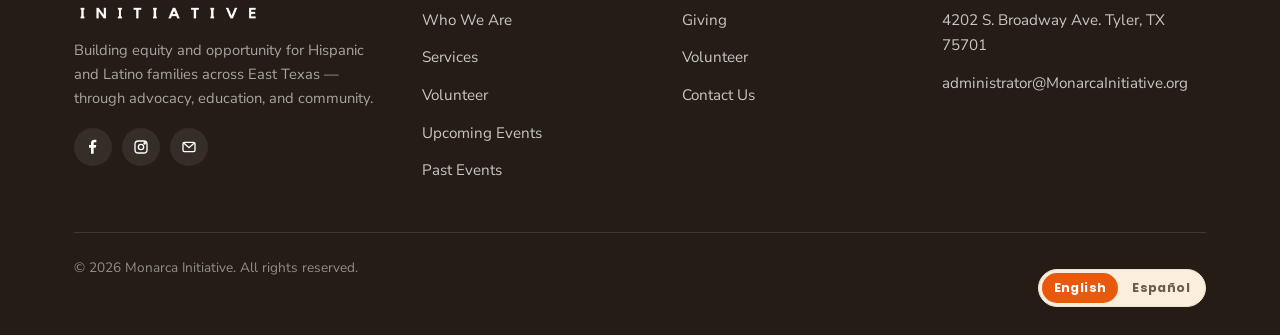
==== commit 2c8d6584: "Remove About page CTA banner, match hero to Giving page Dropped the "Want to Be Part of Our Story?" " ====
--- a/about.html
+++ b/about.html
@@ -53,7 +53,7 @@
 
 <main>
 
-  <section class="page-hero">
+  <section class="page-hero page-hero--compact">
     <div class="container">
       <span class="eyebrow" data-es="Quiénes Somos">Who We Are</span>
       <h1 data-es="Una organización construida por y para nuestra comunidad">A Nonprofit Built By &amp; For Our Community</h1>
@@ -205,20 +205,6 @@
     </div>
   </section>
 
-  <section class="section section-alt">
-    <div class="container">
-      <div class="cta-banner">
-        <div>
-          <h2 data-es="¿Quieres formar parte de nuestra historia?">Want to Be Part of Our Story?</h2>
-          <p data-es="Ya sea donando tu tiempo o tu apoyo, hay un lugar para ti en Monarca Initiative.">Whether you give your time or your support, there's a place for you at Monarca Initiative.</p>
-        </div>
-        <div class="cta-actions">
-          <a href="volunteer.html" class="btn btn-outline-light" data-es="Sé Voluntario">Become a Volunteer</a>
-          <a href="giving.html" class="btn btn-secondary" data-es="Donar Ahora">Donate Now</a>
-        </div>
-      </div>
-    </div>
-  </section>
 
 </main>
 
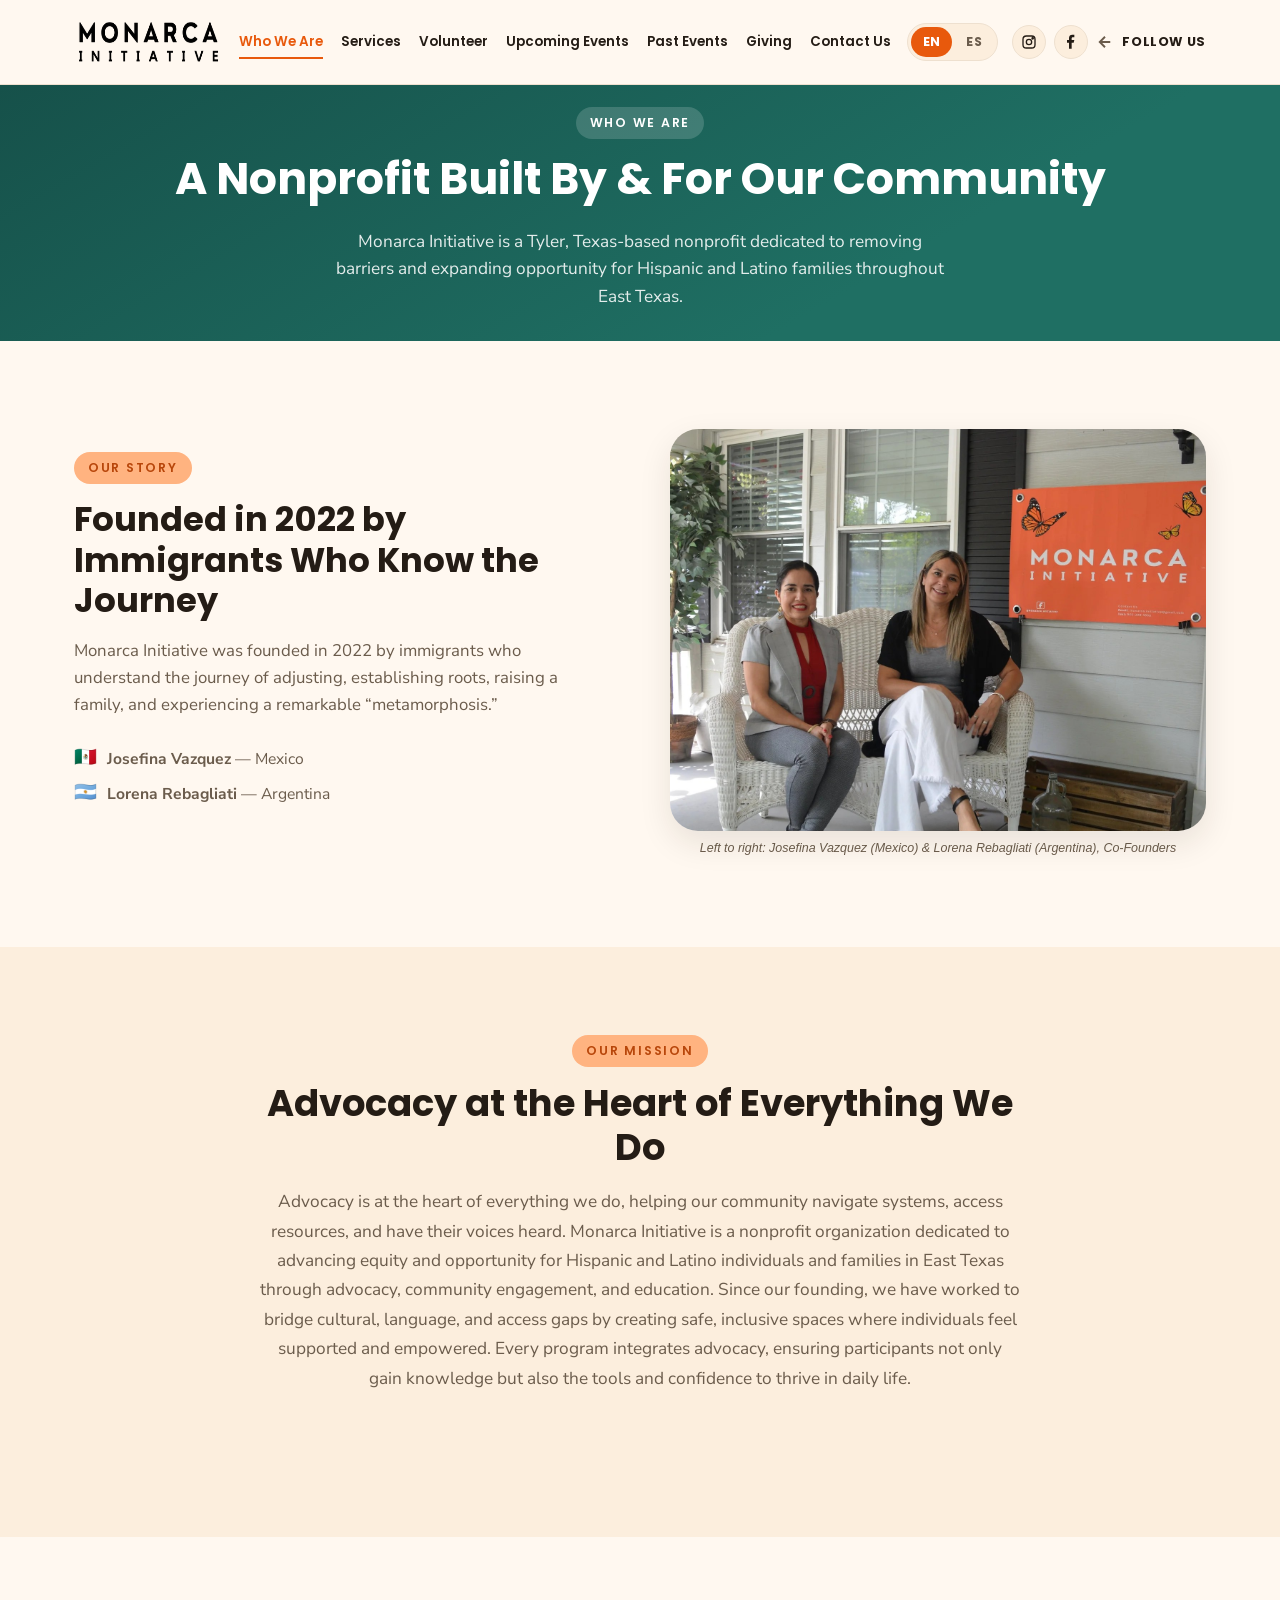
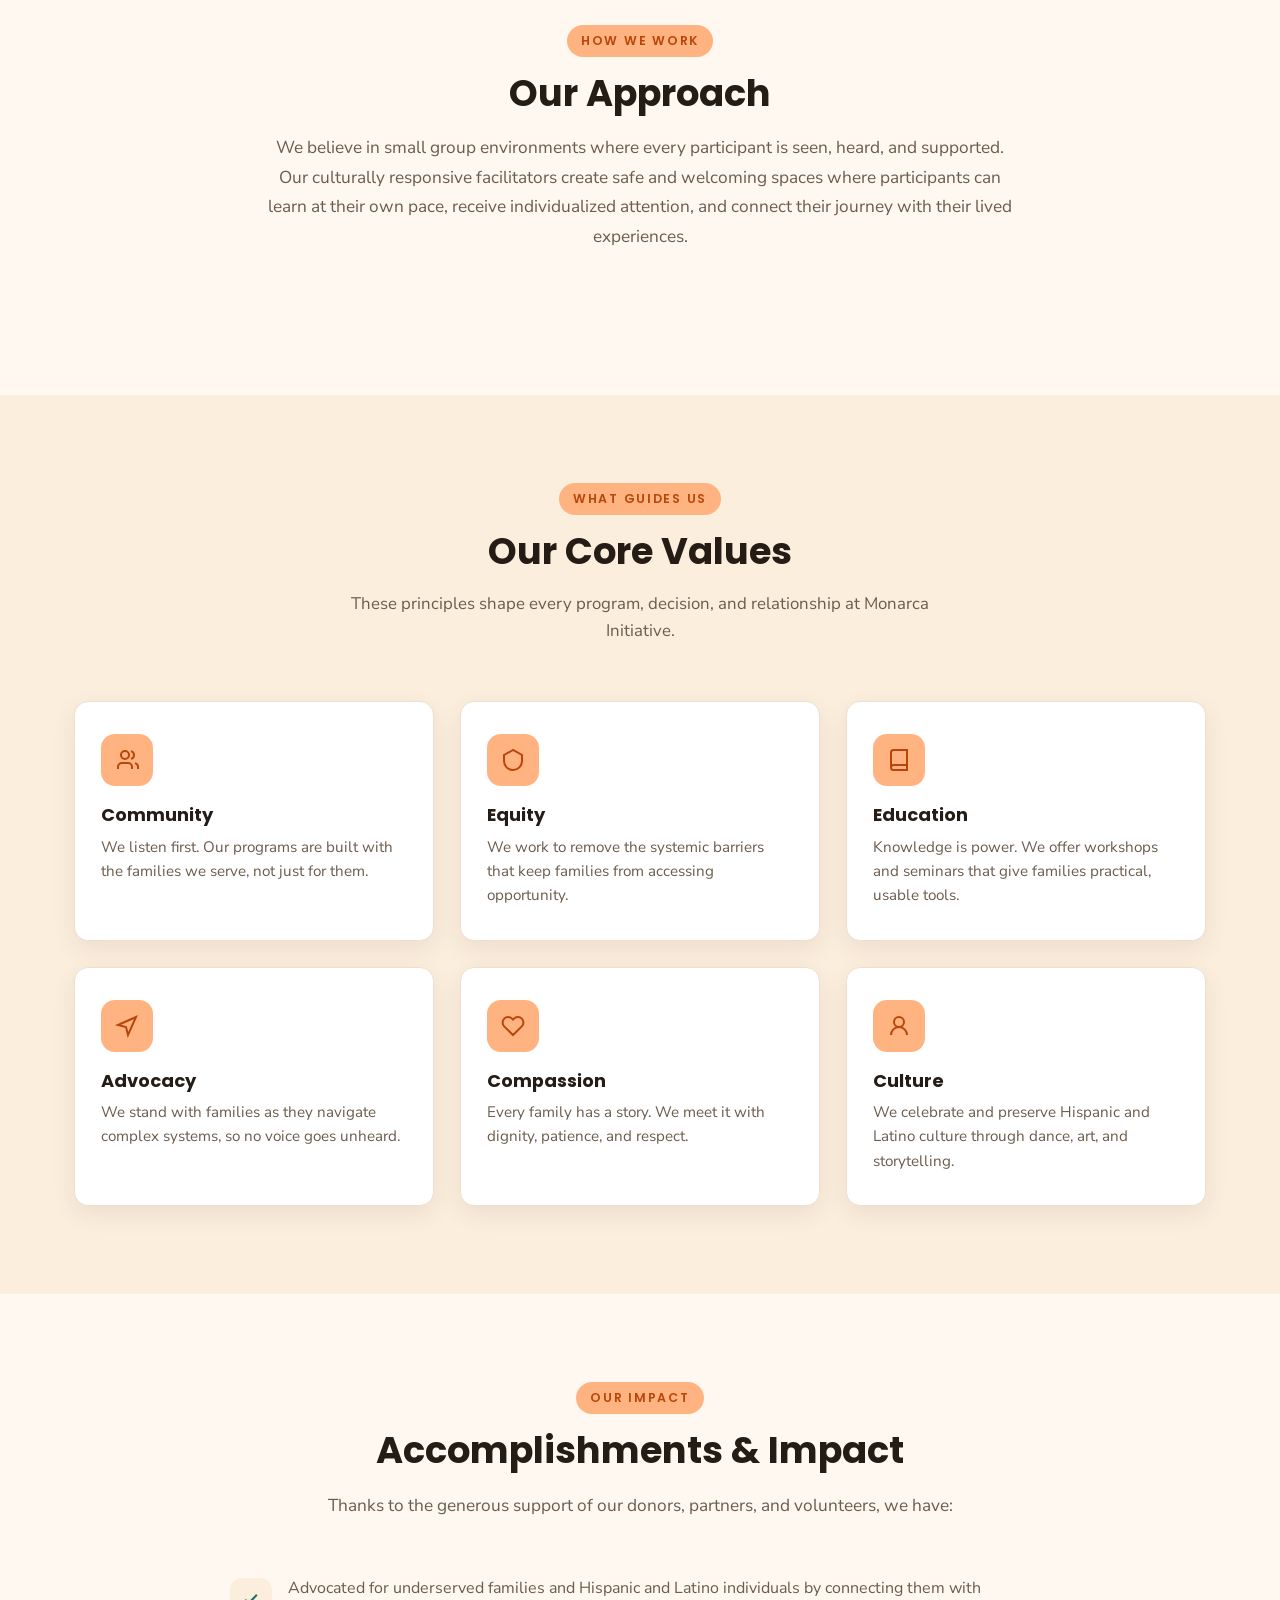
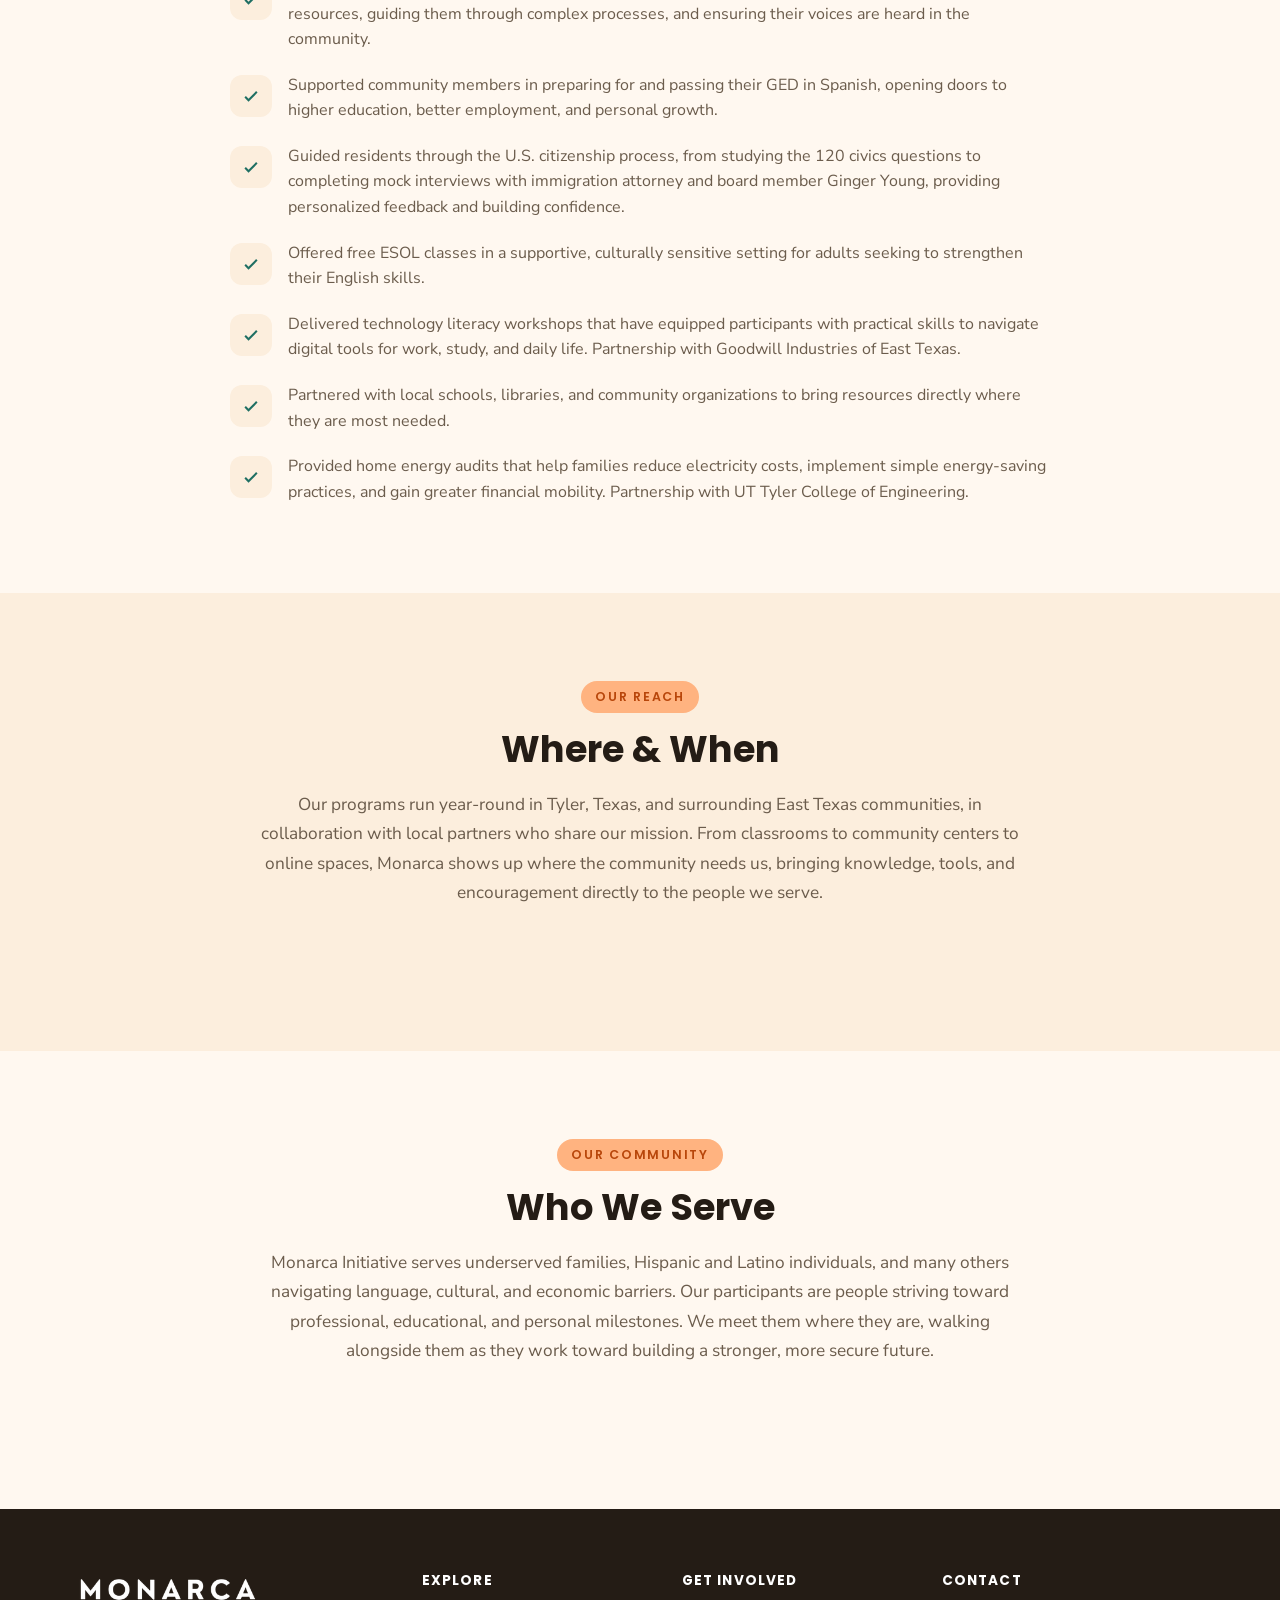
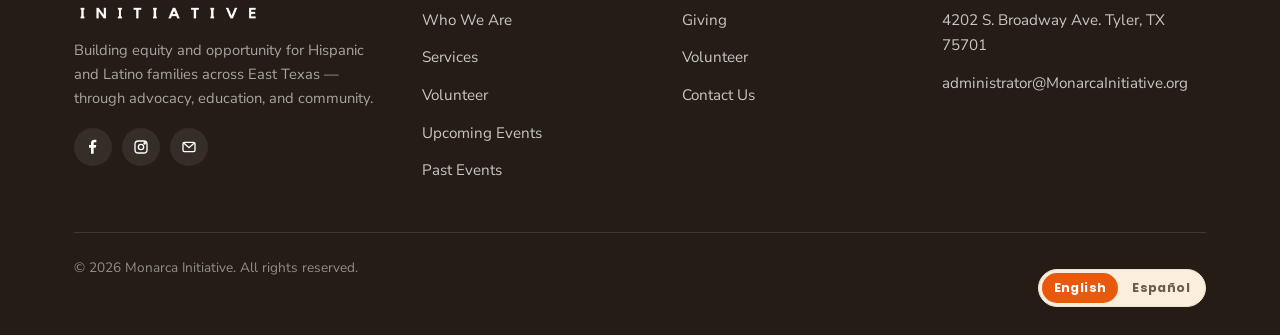
==== commit 4aa2179d: "Use flag emoji instead of checkmarks for founder countries" ====
--- a/about.html
+++ b/about.html
@@ -69,8 +69,8 @@
           <h2 data-es="Fundada en 2022 por inmigrantes que conocen el camino">Founded in 2022 by Immigrants Who Know the Journey</h2>
           <p data-es="Monarca Initiative fue fundada en 2022 por inmigrantes que comprenden el camino de adaptarse, echar raíces, criar una familia y vivir una notable &ldquo;metamorfosis.&rdquo;">Monarca Initiative was founded in 2022 by immigrants who understand the journey of adjusting, establishing roots, raising a family, and experiencing a remarkable &ldquo;metamorphosis.&rdquo;</p>
           <ul class="feature-list">
-            <li><svg viewBox="0 0 24 24" fill="none" stroke="currentColor" stroke-width="2.5"><path d="m5 13 4 4L19 7"/></svg><span><strong>Josefina Vazquez</strong> — <span data-es="México">Mexico</span></span></li>
-            <li><svg viewBox="0 0 24 24" fill="none" stroke="currentColor" stroke-width="2.5"><path d="m5 13 4 4L19 7"/></svg><span><strong>Lorena Rebagliati</strong> — <span data-es="Argentina">Argentina</span></span></li>
+            <li><span class="flag-icon" aria-hidden="true">🇲🇽</span><span><strong>Josefina Vazquez</strong> — <span data-es="México">Mexico</span></span></li>
+            <li><span class="flag-icon" aria-hidden="true">🇦🇷</span><span><strong>Lorena Rebagliati</strong> — <span data-es="Argentina">Argentina</span></span></li>
           </ul>
         </div>
         <div class="feature-media-wrap">
--- a/assets/css/style.css
+++ b/assets/css/style.css
@@ -391,6 +391,7 @@
   font-size: 0.98rem;
 }
 .feature-list svg { flex: none; width: 18px; height: 18px; margin-top: 3px; color: var(--color-teal); }
+.feature-list .flag-icon { flex: none; font-size: 1.15rem; line-height: 1; margin-top: 1px; }
 
 .feature-media {
   position: relative;
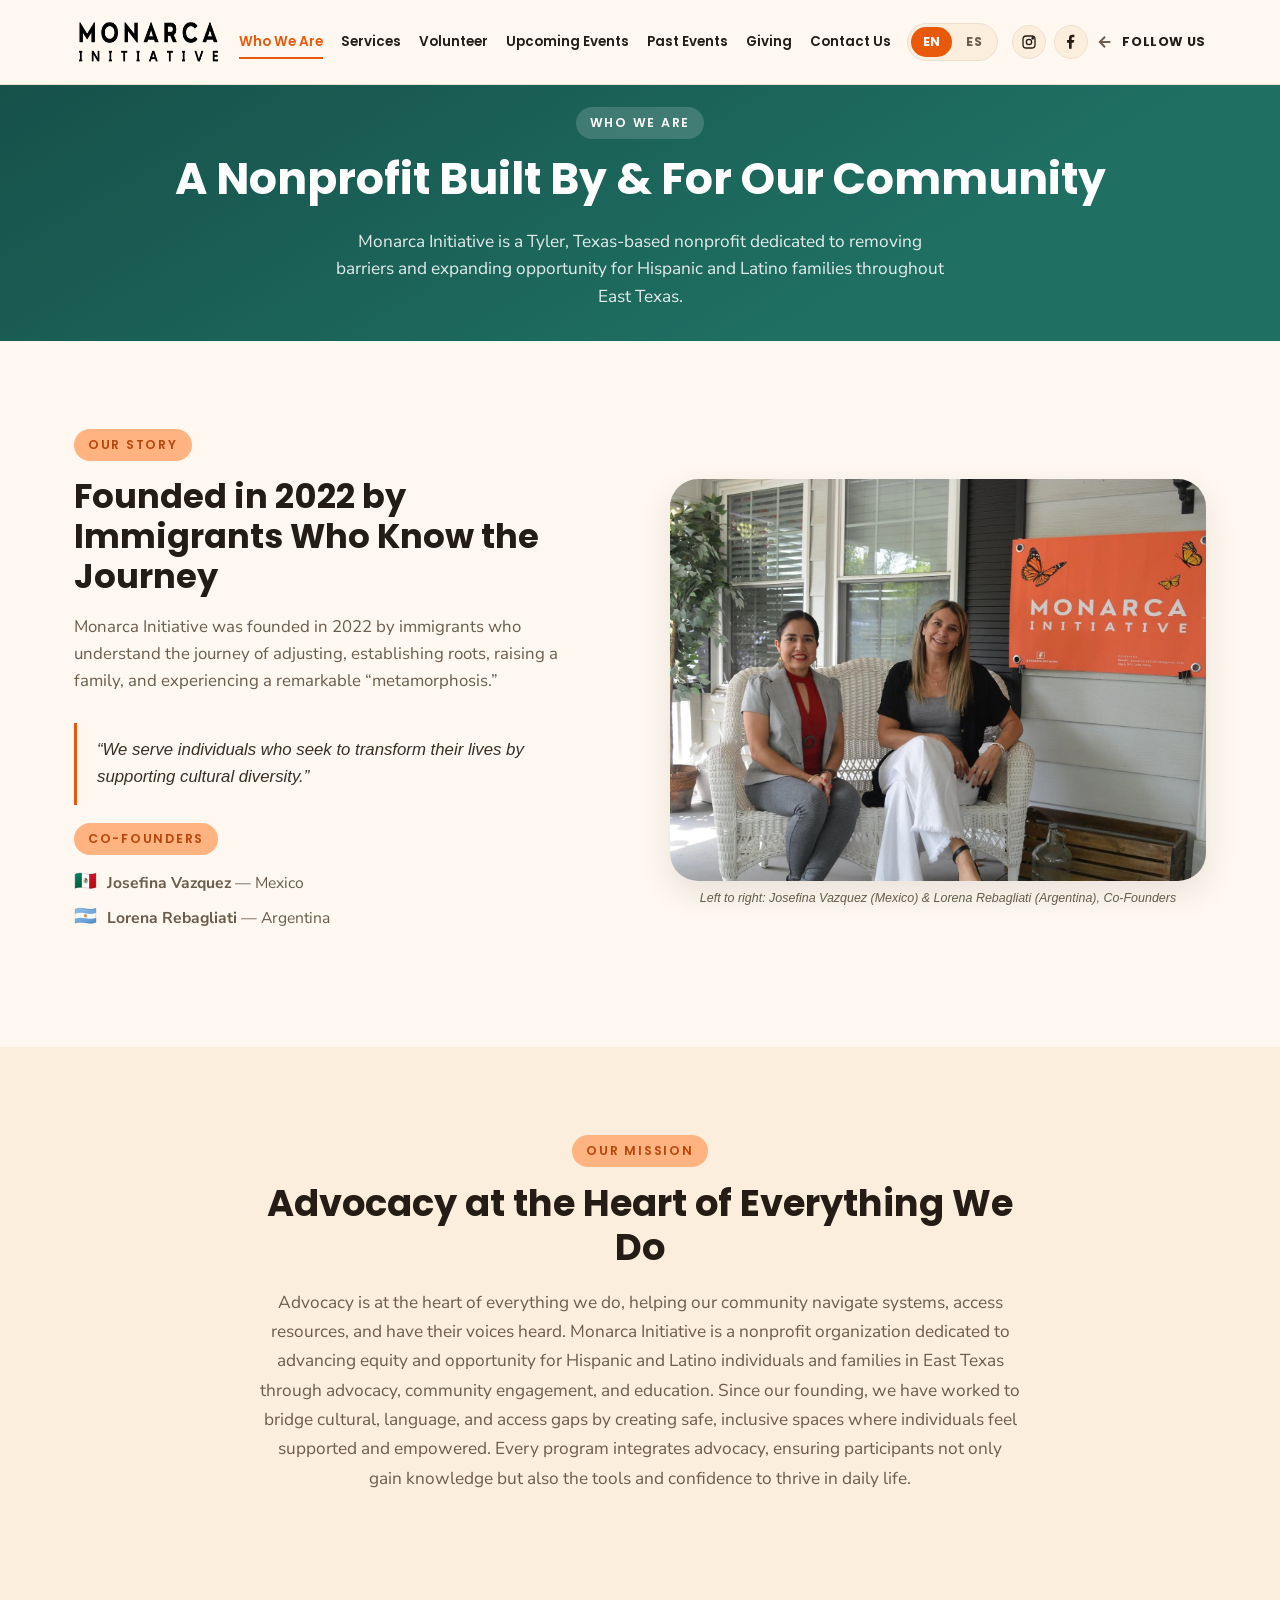
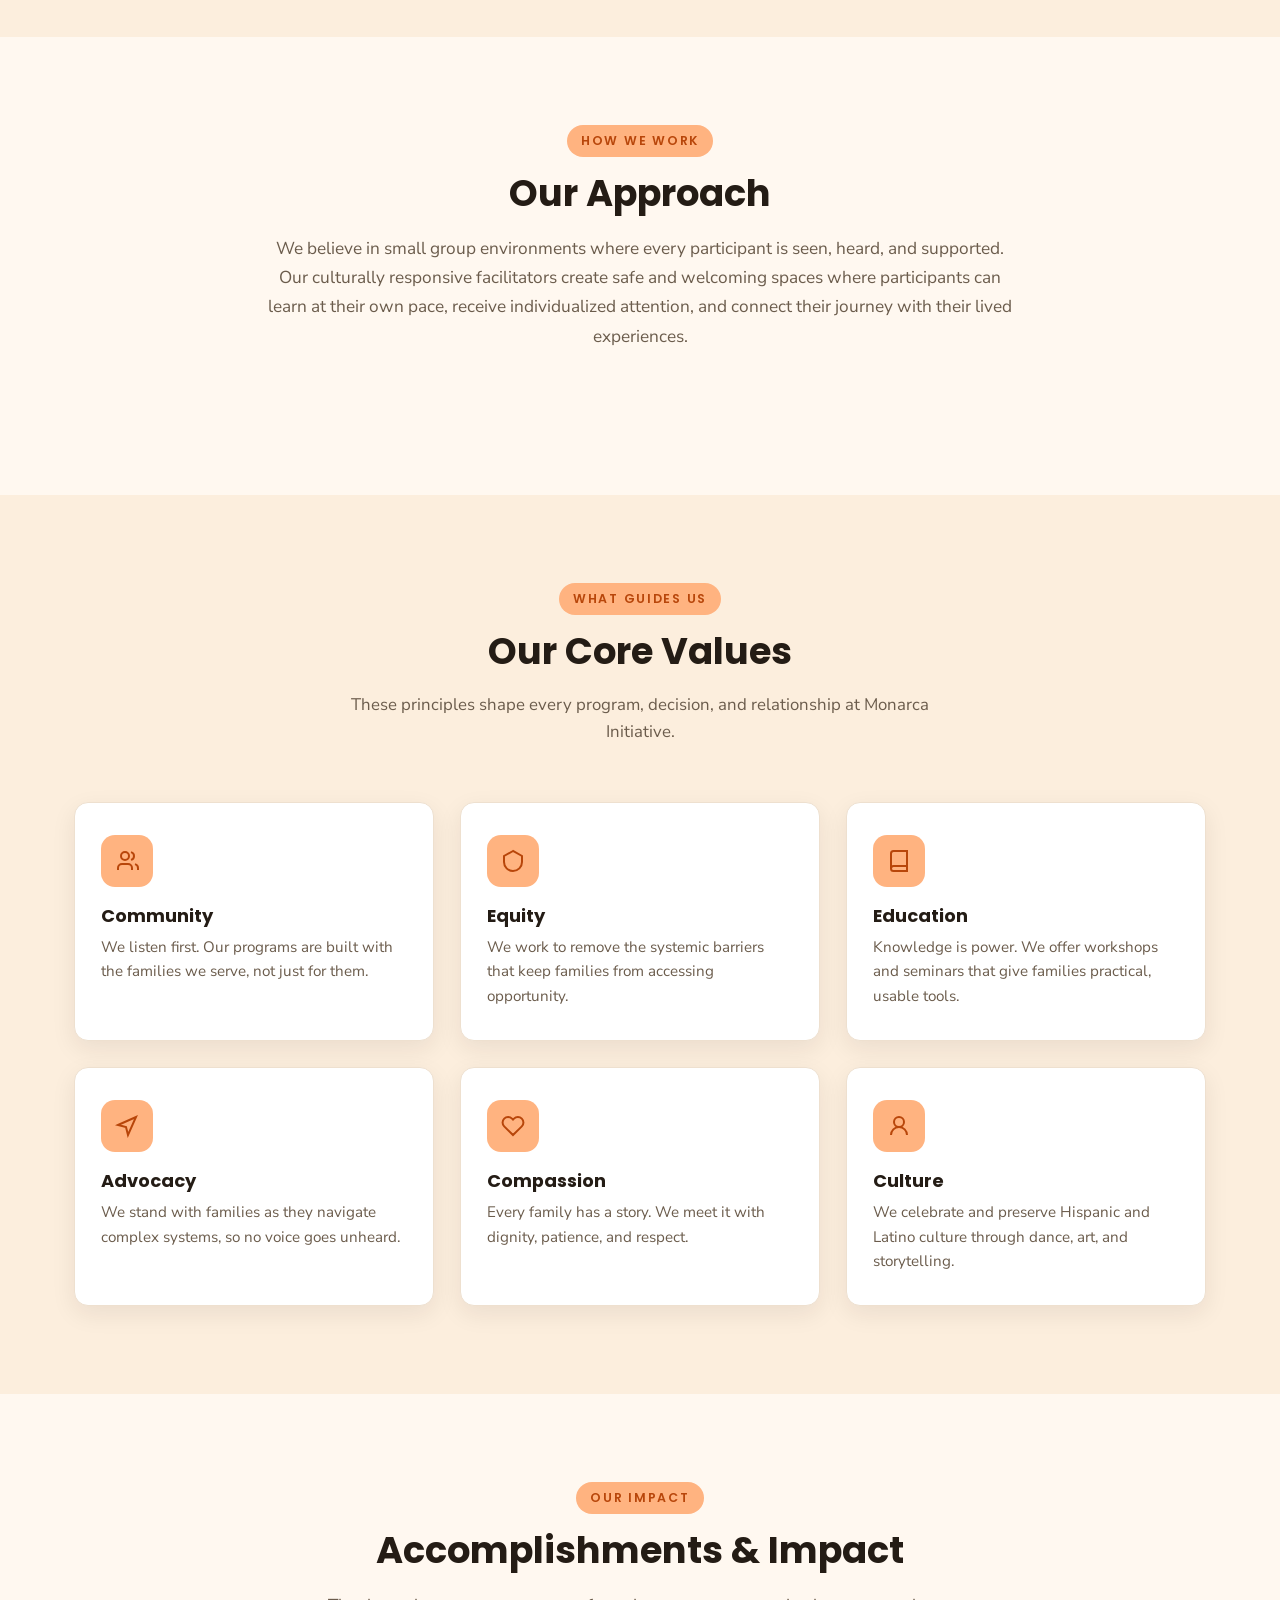
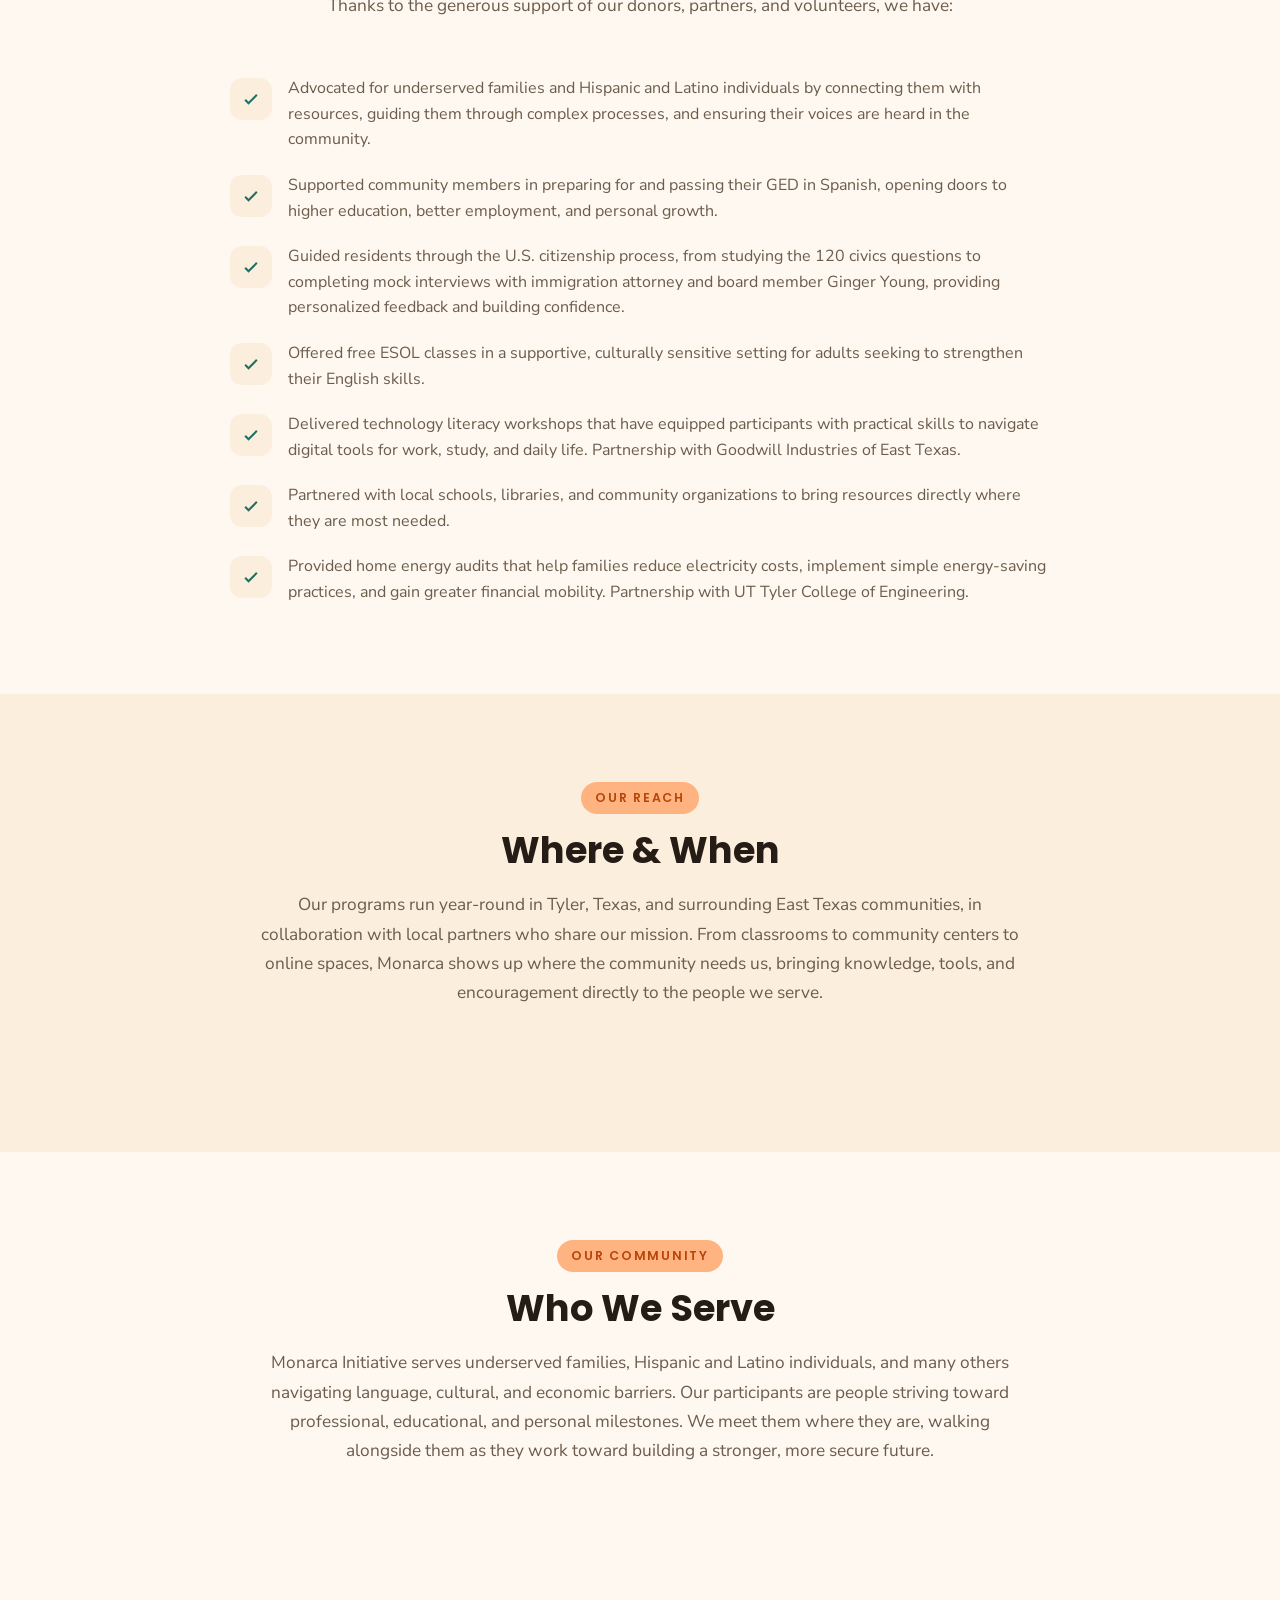
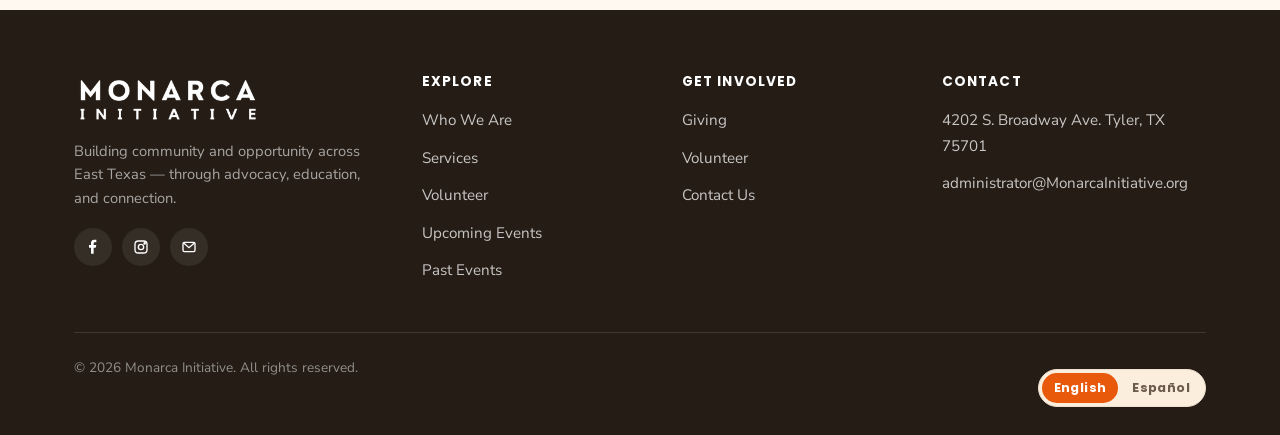
==== commit 0c59c449: "Match site wording to the real Monarca Initiative website Replace invented copy with the real site's" ====
--- a/about.html
+++ b/about.html
@@ -67,7 +67,9 @@
         <div class="feature-copy">
           <span class="eyebrow" data-es="Nuestra Historia">Our Story</span>
           <h2 data-es="Fundada en 2022 por inmigrantes que conocen el camino">Founded in 2022 by Immigrants Who Know the Journey</h2>
-          <p data-es="Monarca Initiative fue fundada en 2022 por inmigrantes que comprenden el camino de adaptarse, echar raíces, criar una familia y vivir una notable &ldquo;metamorfosis.&rdquo;">Monarca Initiative was founded in 2022 by immigrants who understand the journey of adjusting, establishing roots, raising a family, and experiencing a remarkable &ldquo;metamorphosis.&rdquo;</p>
+          <p data-es="2022 - Monarca Initiative nace del corazón de inmigrantes que conocen de cerca la travesía de adaptarse, arraigar, formar familia y vivir una extraordinaria &ldquo;metamorfosis&rdquo;.">Monarca Initiative was founded in 2022 by immigrants who understand the journey of adjusting, establishing roots, raising a family, and experiencing a remarkable &ldquo;metamorphosis.&rdquo;</p>
+          <blockquote class="pull-quote" data-es="&ldquo;Apoyando la diversidad cultural, brindamos asistencia a individuos que buscan transformar sus vidas.&rdquo;">&ldquo;We serve individuals who seek to transform their lives by supporting cultural diversity.&rdquo;</blockquote>
+          <span class="eyebrow" data-es="Cofundadoras">Co-Founders</span>
           <ul class="feature-list">
             <li><span class="flag-icon" aria-hidden="true">🇲🇽</span><span><strong>Josefina Vazquez</strong> — <span data-es="México">Mexico</span></span></li>
             <li><span class="flag-icon" aria-hidden="true">🇦🇷</span><span><strong>Lorena Rebagliati</strong> — <span data-es="Argentina">Argentina</span></span></li>
@@ -88,7 +90,7 @@
       <div class="section-head wide">
         <span class="eyebrow" data-es="Nuestra Misión">Our Mission</span>
         <h2 data-es="La defensa, el corazón de todo lo que hacemos">Advocacy at the Heart of Everything We Do</h2>
-        <p data-es="La defensa está en el corazón de todo lo que hacemos, ayudando a nuestra comunidad a navegar los sistemas, acceder a recursos y hacer que su voz sea escuchada. Monarca Initiative es una organización sin fines de lucro dedicada a promover la equidad y la oportunidad para las personas y familias hispanas y latinas del este de Texas a través de la defensa, la participación comunitaria y la educación. Desde nuestra fundación, hemos trabajado para cerrar las brechas culturales, de idioma y de acceso, creando espacios seguros e inclusivos donde las personas se sienten apoyadas y empoderadas. Cada programa integra la defensa, asegurando que los participantes no solo adquieran conocimientos, sino también las herramientas y la confianza para prosperar en su vida diaria.">Advocacy is at the heart of everything we do, helping our community navigate systems, access resources, and have their voices heard. Monarca Initiative is a nonprofit organization dedicated to advancing equity and opportunity for Hispanic and Latino individuals and families in East Texas through advocacy, community engagement, and education. Since our founding, we have worked to bridge cultural, language, and access gaps by creating safe, inclusive spaces where individuals feel supported and empowered. Every program integrates advocacy, ensuring participants not only gain knowledge but also the tools and confidence to thrive in daily life.</p>
+        <p data-es="El acompañamiento personalizado es el motor de nuestro trabajo, apoyando a la comunidad para navegar sistemas, acceder a recursos y alcanzar sus metas. Monarca Initiative es una organización sin fines de lucro que promueve equidad y oportunidades en el este de Texas y la comunidad latina, mediante compromiso comunitario, educación e integración social. Creamos espacios seguros e inclusivos donde las personas se sienten apoyadas y fortalecidas. Cada programa tiene un enfoque integral, asegurando que los participantes no solo adquieran conocimientos, sino también las herramientas y la confianza para prosperar en su vida.">Advocacy is at the heart of everything we do, helping our community navigate systems, access resources, and have their voices heard. Monarca Initiative is a nonprofit organization dedicated to advancing equity and opportunity for Hispanic and Latino individuals and families in East Texas through advocacy, community engagement, and education. Since our founding, we have worked to bridge cultural, language, and access gaps by creating safe, inclusive spaces where individuals feel supported and empowered. Every program integrates advocacy, ensuring participants not only gain knowledge but also the tools and confidence to thrive in daily life.</p>
       </div>
     </div>
   </section>
@@ -98,7 +100,7 @@
       <div class="section-head wide">
         <span class="eyebrow" data-es="Cómo Trabajamos">How We Work</span>
         <h2 data-es="Nuestro enfoque">Our Approach</h2>
-        <p data-es="Creemos en ambientes de grupos pequeños donde cada participante es visto, escuchado y apoyado. Nuestros facilitadores, con sensibilidad cultural, crean espacios seguros y acogedores donde los participantes pueden aprender a su propio ritmo, recibir atención individualizada y conectar su camino con sus propias experiencias vividas.">We believe in small group environments where every participant is seen, heard, and supported. Our culturally responsive facilitators create safe and welcoming spaces where participants can learn at their own pace, receive individualized attention, and connect their journey with their lived experiences.</p>
+        <p data-es="Creemos en ambientes reducidos donde cada participante es visto, escuchado y apoyado. Nuestros facilitadores, que son culturalmente sensibles, crean espacios seguros donde los participantes pueden aprender a su propio ritmo, recibir atención individualizada y conectar su aprendizaje con experiencias de vida.">We believe in small group environments where every participant is seen, heard, and supported. Our culturally responsive facilitators create safe and welcoming spaces where participants can learn at their own pace, receive individualized attention, and connect their journey with their lived experiences.</p>
       </div>
     </div>
   </section>
@@ -150,36 +152,36 @@
       <div class="section-head wide">
         <span class="eyebrow" data-es="Nuestro Impacto">Our Impact</span>
         <h2 data-es="Logros e impacto">Accomplishments &amp; Impact</h2>
-        <p data-es="Gracias al generoso apoyo de nuestros donantes, socios y voluntarios, hemos logrado:">Thanks to the generous support of our donors, partners, and volunteers, we have:</p>
+        <p data-es="Gracias al generoso apoyo de nuestros donantes, colaboradores y voluntarios, hemos:">Thanks to the generous support of our donors, partners, and volunteers, we have:</p>
       </div>
       <ul class="impact-list">
         <li>
           <span class="icon-badge"><svg width="20" height="20" viewBox="0 0 24 24" fill="none" stroke="currentColor" stroke-width="2.5"><path d="m5 13 4 4L19 7"/></svg></span>
-          <p data-es="Defendido a familias desatendidas y a personas hispanas y latinas, conectándolas con recursos, guiándolas a través de procesos complejos y asegurando que su voz sea escuchada en la comunidad.">Advocated for underserved families and Hispanic and Latino individuals by connecting them with resources, guiding them through complex processes, and ensuring their voices are heard in the community.</p>
-        </li>
-        <li>
-          <span class="icon-badge"><svg width="20" height="20" viewBox="0 0 24 24" fill="none" stroke="currentColor" stroke-width="2.5"><path d="m5 13 4 4L19 7"/></svg></span>
-          <p data-es="Apoyado a miembros de la comunidad en la preparación y aprobación de su GED en español, abriendo puertas a la educación superior, mejores empleos y crecimiento personal.">Supported community members in preparing for and passing their GED in Spanish, opening doors to higher education, better employment, and personal growth.</p>
-        </li>
-        <li>
-          <span class="icon-badge"><svg width="20" height="20" viewBox="0 0 24 24" fill="none" stroke="currentColor" stroke-width="2.5"><path d="m5 13 4 4L19 7"/></svg></span>
-          <p data-es="Guiado a residentes a través del proceso de ciudadanía estadounidense, desde el estudio de las 120 preguntas cívicas hasta la realización de entrevistas simuladas con la abogada de inmigración y miembro de la junta Ginger Young, brindando retroalimentación personalizada y generando confianza.">Guided residents through the U.S. citizenship process, from studying the 120 civics questions to completing mock interviews with immigration attorney and board member Ginger Young, providing personalized feedback and building confidence.</p>
-        </li>
-        <li>
-          <span class="icon-badge"><svg width="20" height="20" viewBox="0 0 24 24" fill="none" stroke="currentColor" stroke-width="2.5"><path d="m5 13 4 4L19 7"/></svg></span>
-          <p data-es="Ofrecido clases gratuitas de inglés como segundo idioma (ESOL) en un entorno de apoyo y culturalmente sensible para adultos que buscan fortalecer su inglés.">Offered free ESOL classes in a supportive, culturally sensitive setting for adults seeking to strengthen their English skills.</p>
-        </li>
-        <li>
-          <span class="icon-badge"><svg width="20" height="20" viewBox="0 0 24 24" fill="none" stroke="currentColor" stroke-width="2.5"><path d="m5 13 4 4L19 7"/></svg></span>
-          <p data-es="Impartido talleres de alfabetización tecnológica que han dotado a los participantes de habilidades prácticas para usar herramientas digitales en el trabajo, el estudio y la vida diaria. En alianza con Goodwill Industries of East Texas.">Delivered technology literacy workshops that have equipped participants with practical skills to navigate digital tools for work, study, and daily life. Partnership with Goodwill Industries of East Texas.</p>
-        </li>
-        <li>
-          <span class="icon-badge"><svg width="20" height="20" viewBox="0 0 24 24" fill="none" stroke="currentColor" stroke-width="2.5"><path d="m5 13 4 4L19 7"/></svg></span>
-          <p data-es="Colaborado con escuelas locales, bibliotecas y organizaciones comunitarias para llevar recursos directamente a donde más se necesitan.">Partnered with local schools, libraries, and community organizations to bring resources directly where they are most needed.</p>
-        </li>
-        <li>
-          <span class="icon-badge"><svg width="20" height="20" viewBox="0 0 24 24" fill="none" stroke="currentColor" stroke-width="2.5"><path d="m5 13 4 4L19 7"/></svg></span>
-          <p data-es="Realizado auditorías energéticas del hogar que ayudan a las familias a reducir sus costos de electricidad, implementar prácticas sencillas de ahorro de energía y lograr mayor movilidad financiera. En alianza con UT Tyler College of Engineering.">Provided home energy audits that help families reduce electricity costs, implement simple energy-saving practices, and gain greater financial mobility. Partnership with UT Tyler College of Engineering.</p>
+          <p data-es="Apoyado a familias del este de Texas y la comunidad Latina conectando con recursos y guiando a través de procesos complejos.">Advocated for underserved families and Hispanic and Latino individuals by connecting them with resources, guiding them through complex processes, and ensuring their voices are heard in the community.</p>
+        </li>
+        <li>
+          <span class="icon-badge"><svg width="20" height="20" viewBox="0 0 24 24" fill="none" stroke="currentColor" stroke-width="2.5"><path d="m5 13 4 4L19 7"/></svg></span>
+          <p data-es="Apoyado a miembros de la comunidad a prepararse y aprobar su GED en español, abriendo puertas a mejores empleos educación superior y crecimiento personal.">Supported community members in preparing for and passing their GED in Spanish, opening doors to higher education, better employment, and personal growth.</p>
+        </li>
+        <li>
+          <span class="icon-badge"><svg width="20" height="20" viewBox="0 0 24 24" fill="none" stroke="currentColor" stroke-width="2.5"><path d="m5 13 4 4L19 7"/></svg></span>
+          <p data-es="Guiamos a los residentes en el proceso de ciudadanía estadounidense, desde el estudio de las 120 preguntas cívicas hasta las entrevistas simuladas. Estas últimas son conducidas por Ginger Young, abogada de inmigración y miembro de nuestra junta directiva, quien al concluir la entrevista de práctica brinda comentarios personalizados para ayudar a los participantes a sentirse seguros, preparados y a mejorar en los puntos que necesiten antes de la entrevista real.">Guided residents through the U.S. citizenship process, from studying the 120 civics questions to completing mock interviews with immigration attorney and board member Ginger Young, providing personalized feedback and building confidence.</p>
+        </li>
+        <li>
+          <span class="icon-badge"><svg width="20" height="20" viewBox="0 0 24 24" fill="none" stroke="currentColor" stroke-width="2.5"><path d="m5 13 4 4L19 7"/></svg></span>
+          <p data-es="Ofrecido clases gratuitas de ESOL en un entorno culturalmente sensible, para adultos que desean mejorar su inglés.">Offered free ESOL classes in a supportive, culturally sensitive setting for adults seeking to strengthen their English skills.</p>
+        </li>
+        <li>
+          <span class="icon-badge"><svg width="20" height="20" viewBox="0 0 24 24" fill="none" stroke="currentColor" stroke-width="2.5"><path d="m5 13 4 4L19 7"/></svg></span>
+          <p data-es="Impartido clases de computación que han equipado a los participantes a usar herramientas digitales en el trabajo, estudio y vida diaria. Colaboración con Goodwill Industries of East Texas.">Delivered technology literacy workshops that have equipped participants with practical skills to navigate digital tools for work, study, and daily life. Partnership with Goodwill Industries of East Texas.</p>
+        </li>
+        <li>
+          <span class="icon-badge"><svg width="20" height="20" viewBox="0 0 24 24" fill="none" stroke="currentColor" stroke-width="2.5"><path d="m5 13 4 4L19 7"/></svg></span>
+          <p data-es="Colaborado con escuelas locales y organizaciones comunitarias para llevar recursos directamente a donde más se necesitan.">Partnered with local schools, libraries, and community organizations to bring resources directly where they are most needed.</p>
+        </li>
+        <li>
+          <span class="icon-badge"><svg width="20" height="20" viewBox="0 0 24 24" fill="none" stroke="currentColor" stroke-width="2.5"><path d="m5 13 4 4L19 7"/></svg></span>
+          <p data-es="Realizado auditorías energéticas en hogares para ayudar a las familias a reducir costos de electricidad, implementar prácticas simples de ahorro energético y lograr mayor movilidad financiera. Colaboración con UT Tyler College of Engineering.">Provided home energy audits that help families reduce electricity costs, implement simple energy-saving practices, and gain greater financial mobility. Partnership with UT Tyler College of Engineering.</p>
         </li>
       </ul>
     </div>
@@ -190,7 +192,7 @@
       <div class="section-head wide">
         <span class="eyebrow" data-es="Nuestro Alcance">Our Reach</span>
         <h2 data-es="Dónde y cuándo">Where &amp; When</h2>
-        <p data-es="Nuestros programas se llevan a cabo durante todo el año en Tyler, Texas, y las comunidades circundantes del este de Texas, en colaboración con socios locales que comparten nuestra misión. Desde aulas hasta centros comunitarios y espacios en línea, Monarca está presente donde la comunidad nos necesita, llevando conocimiento, herramientas y aliento directamente a las personas a quienes servimos.">Our programs run year-round in Tyler, Texas, and surrounding East Texas communities, in collaboration with local partners who share our mission. From classrooms to community centers to online spaces, Monarca shows up where the community needs us, bringing knowledge, tools, and encouragement directly to the people we serve.</p>
+        <p data-es="Nuestros programas se llevan a cabo durante todo el año en Tyler, Texas, y sus alrededores, en colaboración con organizaciones locales que comparten nuestra misión. Monarca está presente donde la comunidad nos necesita, llevando conocimiento, herramientas y apoyo directamente a las personas que servimos.">Our programs run year-round in Tyler, Texas, and surrounding East Texas communities, in collaboration with local partners who share our mission. From classrooms to community centers to online spaces, Monarca shows up where the community needs us, bringing knowledge, tools, and encouragement directly to the people we serve.</p>
       </div>
     </div>
   </section>
@@ -200,7 +202,7 @@
       <div class="section-head wide">
         <span class="eyebrow" data-es="Nuestra Comunidad">Our Community</span>
         <h2 data-es="A quién servimos">Who We Serve</h2>
-        <p data-es="Monarca Initiative sirve a familias desatendidas, personas hispanas y latinas, y muchas otras personas que enfrentan barreras de idioma, cultura y economía. Nuestros participantes son personas que se esfuerzan por alcanzar metas profesionales, educativas y personales. Los encontramos donde están, acompañándolos mientras trabajan para construir un futuro más fuerte y seguro.">Monarca Initiative serves underserved families, Hispanic and Latino individuals, and many others navigating language, cultural, and economic barriers. Our participants are people striving toward professional, educational, and personal milestones. We meet them where they are, walking alongside them as they work toward building a stronger, more secure future.</p>
+        <p data-es="Monarca Initiative asiste familias del este de Texas, la comunidad Latina y todos los que enfrentan barreras lingüísticas, culturales y económicas. Nuestros participantes son todos aquellos que buscan alcanzar metas profesionales, educativas y personales. Comenzamos con el acompañamiento personalizado y caminamos junto a ellos mientras trabajan para construir un futuro más fuerte y seguro.">Monarca Initiative serves underserved families, Hispanic and Latino individuals, and many others navigating language, cultural, and economic barriers. Our participants are people striving toward professional, educational, and personal milestones. We meet them where they are, walking alongside them as they work toward building a stronger, more secure future.</p>
       </div>
     </div>
   </section>
@@ -215,7 +217,7 @@
         <a href="index.html" class="brand">
           <img src="assets/img/logo.png" alt="Monarca Initiative logo">
         </a>
-        <p data-es="Construyendo equidad y oportunidad para las familias hispanas y latinas del este de Texas a través de la defensa, la educación y la comunidad.">Building equity and opportunity for Hispanic and Latino families across East Texas — through advocacy, education, and community.</p>
+        <p data-es="Construyendo comunidad y oportunidad en el este de Texas a través de la defensa, la educación y la conexión.">Building community and opportunity across East Texas — through advocacy, education, and connection.</p>
         <div class="footer-social">
           <a href="https://www.facebook.com/people/Monarca-Initiative/100091495717951/" target="_blank" rel="noopener noreferrer" aria-label="Facebook"><svg width="16" height="16" viewBox="0 0 24 24" fill="currentColor"><path d="M13 22v-9h3l1-4h-4V7c0-1.1.4-2 2-2h2V1.1C16.6 1 15.3 1 14 1c-3 0-5 1.8-5 5v3H6v4h3v9h4Z"/></svg></a>
           <a href="https://www.instagram.com/monarcainitiative/" target="_blank" rel="noopener noreferrer" aria-label="Instagram"><svg width="16" height="16" viewBox="0 0 24 24" fill="none" stroke="currentColor" stroke-width="2"><rect x="3" y="3" width="18" height="18" rx="5"/><circle cx="12" cy="12" r="4"/><circle cx="17.5" cy="6.5" r="1"/></svg></a>
--- a/assets/css/style.css
+++ b/assets/css/style.css
@@ -279,7 +279,7 @@
     linear-gradient(100deg, rgba(20, 14, 10, 0.55) 0%, rgba(20, 14, 10, 0.22) 45%, rgba(20, 14, 10, 0.4) 100%),
     url("../img/hero-bg.webp") left top / cover no-repeat;
   color: var(--color-white);
-  padding: 48px 0 60px;
+  padding: 64px 0 76px;
 }
 .hero .container {
   display: flex;
@@ -393,6 +393,16 @@
 .feature-list svg { flex: none; width: 18px; height: 18px; margin-top: 3px; color: var(--color-teal); }
 .feature-list .flag-icon { flex: none; font-size: 1.15rem; line-height: 1; margin-top: 1px; }
 
+.pull-quote {
+  margin: 0 0 18px;
+  padding: 14px 20px;
+  border-left: 3px solid var(--color-primary);
+  font-family: var(--font-heading);
+  font-style: italic;
+  font-size: 1.05rem;
+  color: var(--color-text);
+}
+
 .feature-media {
   position: relative;
   border-radius: var(--radius-lg);
@@ -401,6 +411,17 @@
   aspect-ratio: 4 / 3;
 }
 .feature-media img { width: 100%; height: 100%; object-fit: cover; }
+.feature-media--portrait { aspect-ratio: 5 / 4; }
+.feature-media--portrait img { object-position: center bottom; }
+.feature-media--badge { aspect-ratio: 1 / 1; box-shadow: none; background: none; max-width: 380px; margin: 0 auto; }
+.feature-media--badge img { object-fit: contain; }
+.feature-media--banner { aspect-ratio: 2 / 1; box-shadow: none; background: none; max-width: 460px; margin: 0 auto; }
+.feature-copy--centered { text-align: center; }
+.feature-copy--centered p { margin-left: auto; margin-right: auto; font-size: 1.25rem; }
+.brand-heading { color: var(--color-primary); font-size: clamp(2rem, 4.5vw, 3rem); }
+.feature-copy h2.brand-heading,
+.feature-copy h3.brand-heading { font-size: clamp(2rem, 4.5vw, 3rem); }
+h2.brand-heading { margin-bottom: 18px; }
 .media-credit {
   display: block;
   text-align: right;
@@ -424,6 +445,7 @@
   padding: 48px;
   box-shadow: var(--shadow-card);
 }
+.compact-row > * { min-width: 0; }
 .compact-row + .compact-row { margin-top: 32px; }
 .compact-copy h2 { font-size: clamp(1.5rem, 2.6vw, 1.9rem); }
 .compact-copy p { color: var(--color-text-soft); }
@@ -452,8 +474,12 @@
 }
 
 /* ---------- Contact form ---------- */
-.contact-form { display: grid; gap: 16px; }
+.contact-form { display: grid; gap: 16px; min-width: 0; }
 .contact-form .field-row { display: grid; grid-template-columns: 1fr 1fr; gap: 16px; }
+.contact-form .field-row > * { min-width: 0; }
+.contact-form input,
+.contact-form select,
+.contact-form textarea { max-width: 100%; }
 .contact-form label {
   display: block;
   font-family: var(--font-heading);
@@ -497,9 +523,9 @@
   margin-top: 8px;
 }
 .payment-qr img {
-  width: 56px;
-  height: 56px;
-  padding: 4px;
+  width: 96px;
+  height: 96px;
+  padding: 6px;
   background: var(--color-white);
   border: 1px solid var(--color-border);
   border-radius: 6px;
@@ -519,8 +545,10 @@
   color: var(--color-teal);
   display: flex; align-items: center; justify-content: center;
 }
+.contact-info-item > div { min-width: 0; }
 .contact-info-item h4 { margin-bottom: 2px; font-size: 1rem; }
-.contact-info-item p { margin: 0; color: var(--color-text-soft); font-size: 0.95rem; }
+.contact-info-item p { margin: 0; color: var(--color-text-soft); font-size: 0.95rem; overflow-wrap: anywhere; }
+.contact-info-item a { overflow-wrap: anywhere; }
 
 .impact-list {
   list-style: none;
@@ -549,6 +577,7 @@
   grid-template-columns: repeat(3, 1fr);
   gap: 28px;
 }
+.card-swipe-row { display: contents; }
 .card {
   background: var(--color-white);
   border: 1px solid var(--color-border);
@@ -560,6 +589,9 @@
 }
 .card-media { aspect-ratio: 16 / 10; overflow: hidden; }
 .card-media img { width: 100%; height: 100%; object-fit: cover; }
+.card-media--contain { aspect-ratio: 4 / 3; background: var(--color-cream-deep); }
+.card-media--contain img { object-fit: contain; }
+.swipe-dots { display: none; }
 .card-body { padding: 24px; display: flex; flex-direction: column; gap: 10px; flex: 1; }
 .card-date {
   font-family: var(--font-heading);
@@ -593,6 +625,10 @@
   align-items: center;
   gap: 6px;
 }
+.card-meta { list-style: none; padding: 0; margin: 0; display: flex; flex-direction: column; gap: 4px; }
+.card-meta li { font-size: 0.9rem; color: var(--color-text-soft); }
+.card-meta a { color: var(--color-teal); font-weight: 700; text-decoration: none; }
+.card-meta a:hover { text-decoration: underline; }
 
 .value-grid {
   display: grid;
@@ -673,7 +709,9 @@
 }
 .banner-item {
   display: flex;
-  align-items: center;
+  flex-shrink: 0;
+  align-items: center;
+  line-height: 1;
   color: #000;
   font-family: var(--font-heading);
   font-weight: 700;
@@ -684,13 +722,34 @@
 @media (prefers-reduced-motion: reduce) {
   .banner-track { animation: none; }
 }
+@media (max-width: 620px) {
+  .banner-container { height: 3.4rem; }
+  .banner-item { font-size: 0.92rem; padding: 0.6rem 1rem; }
+}
 
 /* ---------- Board of directors ---------- */
 .section-head h3 { font-size: clamp(1.25rem, 2.1vw, 1.5rem); }
+.leadership-columns {
+  display: grid;
+  grid-template-columns: 1.7fr 1fr;
+  gap: 16px 56px;
+  align-items: start;
+}
+.leadership-title {
+  text-align: center;
+  font-size: clamp(1.3rem, 2.2vw, 1.6rem);
+  margin: 0 0 24px;
+}
 .board-grid {
   display: grid;
   grid-template-columns: repeat(3, 1fr);
   gap: 10px 24px;
+}
+.board-grid--split {
+  grid-auto-flow: column;
+  grid-template-rows: repeat(5, auto);
+  grid-template-columns: repeat(2, 1fr);
+  column-gap: 28px;
 }
 .board-card {
   display: flex;
@@ -709,7 +768,7 @@
   align-items: center;
   justify-content: center;
 }
-.board-card h4 { margin: 0; font-size: 1rem; }
+.board-card h4 { margin: 0; font-size: 0.9rem; }
 .board-card span {
   display: block;
   font-family: var(--font-heading);
@@ -743,6 +802,8 @@
   flex-wrap: wrap;
 }
 .board-co-directors .board-card { min-width: 260px; }
+.board-co-directors--stack { flex-direction: column; align-items: stretch; }
+.board-co-directors--stack .board-card { min-width: 0; }
 
 /* ---------- Champion sponsors ---------- */
 .sponsors { overflow: hidden; }
@@ -777,15 +838,7 @@
   box-shadow: var(--shadow-card);
   padding: 14px;
 }
-.marquee__item--cover {
-  width: 210px;
-  height: 180px;
-  object-fit: cover;
-  padding: 0;
-  border: none;
-  box-shadow: none;
-  border-radius: var(--radius-md);
-}
+.marquee__item--fill { width: 210px; object-fit: cover; padding: 0; }
 @media (prefers-reduced-motion: reduce) {
   .marquee { animation: none; }
 }
@@ -914,15 +967,42 @@
   .value-grid { grid-template-columns: repeat(2, 1fr); }
   .team-grid { grid-template-columns: repeat(2, 1fr); }
   .board-grid { grid-template-columns: repeat(2, 1fr); }
+  .leadership-columns { grid-template-columns: 1fr; gap: 40px; }
   .footer-grid { grid-template-columns: repeat(2, 1fr); }
 }
 
 @media (max-width: 620px) {
   .section { padding: 64px 0; }
   .card-grid { grid-template-columns: 1fr; }
+  .card-grid--swipe { display: block; }
+  .card-grid--swipe .card-swipe-row {
+    display: flex;
+    gap: 16px;
+    overflow-x: auto;
+    scroll-snap-type: x mandatory;
+    -webkit-overflow-scrolling: touch;
+    padding: 4px 9% 6px;
+    margin: 0 -24px;
+  }
+  .card-grid--swipe .card { flex: 0 0 82%; scroll-snap-align: center; }
+  .card-grid--swipe.card-grid--big .card-swipe-row { padding: 4px 6% 6px; }
+  .card-grid--swipe.card-grid--big .card { flex: 0 0 88%; }
+  .swipe-dots { display: flex; justify-content: center; align-items: center; gap: 8px; margin: 4px 0 18px; }
+  .swipe-dot {
+    width: 8px;
+    height: 8px;
+    padding: 0;
+    border: none;
+    border-radius: 50%;
+    background: var(--color-border);
+    cursor: pointer;
+    transition: background-color 0.2s ease, transform 0.2s ease;
+  }
+  .swipe-dot.active { background: var(--color-primary); transform: scale(1.3); }
   .value-grid { grid-template-columns: 1fr; }
   .team-grid { grid-template-columns: 1fr; }
   .board-grid { grid-template-columns: 1fr; }
+  .board-grid--split { grid-auto-flow: row; grid-template-rows: none; }
   .footer-grid { grid-template-columns: 1fr; gap: 32px; }
   .contact-form .field-row { grid-template-columns: 1fr; }
   .cta-banner { padding: 36px 28px; flex-direction: column; align-items: flex-start; }
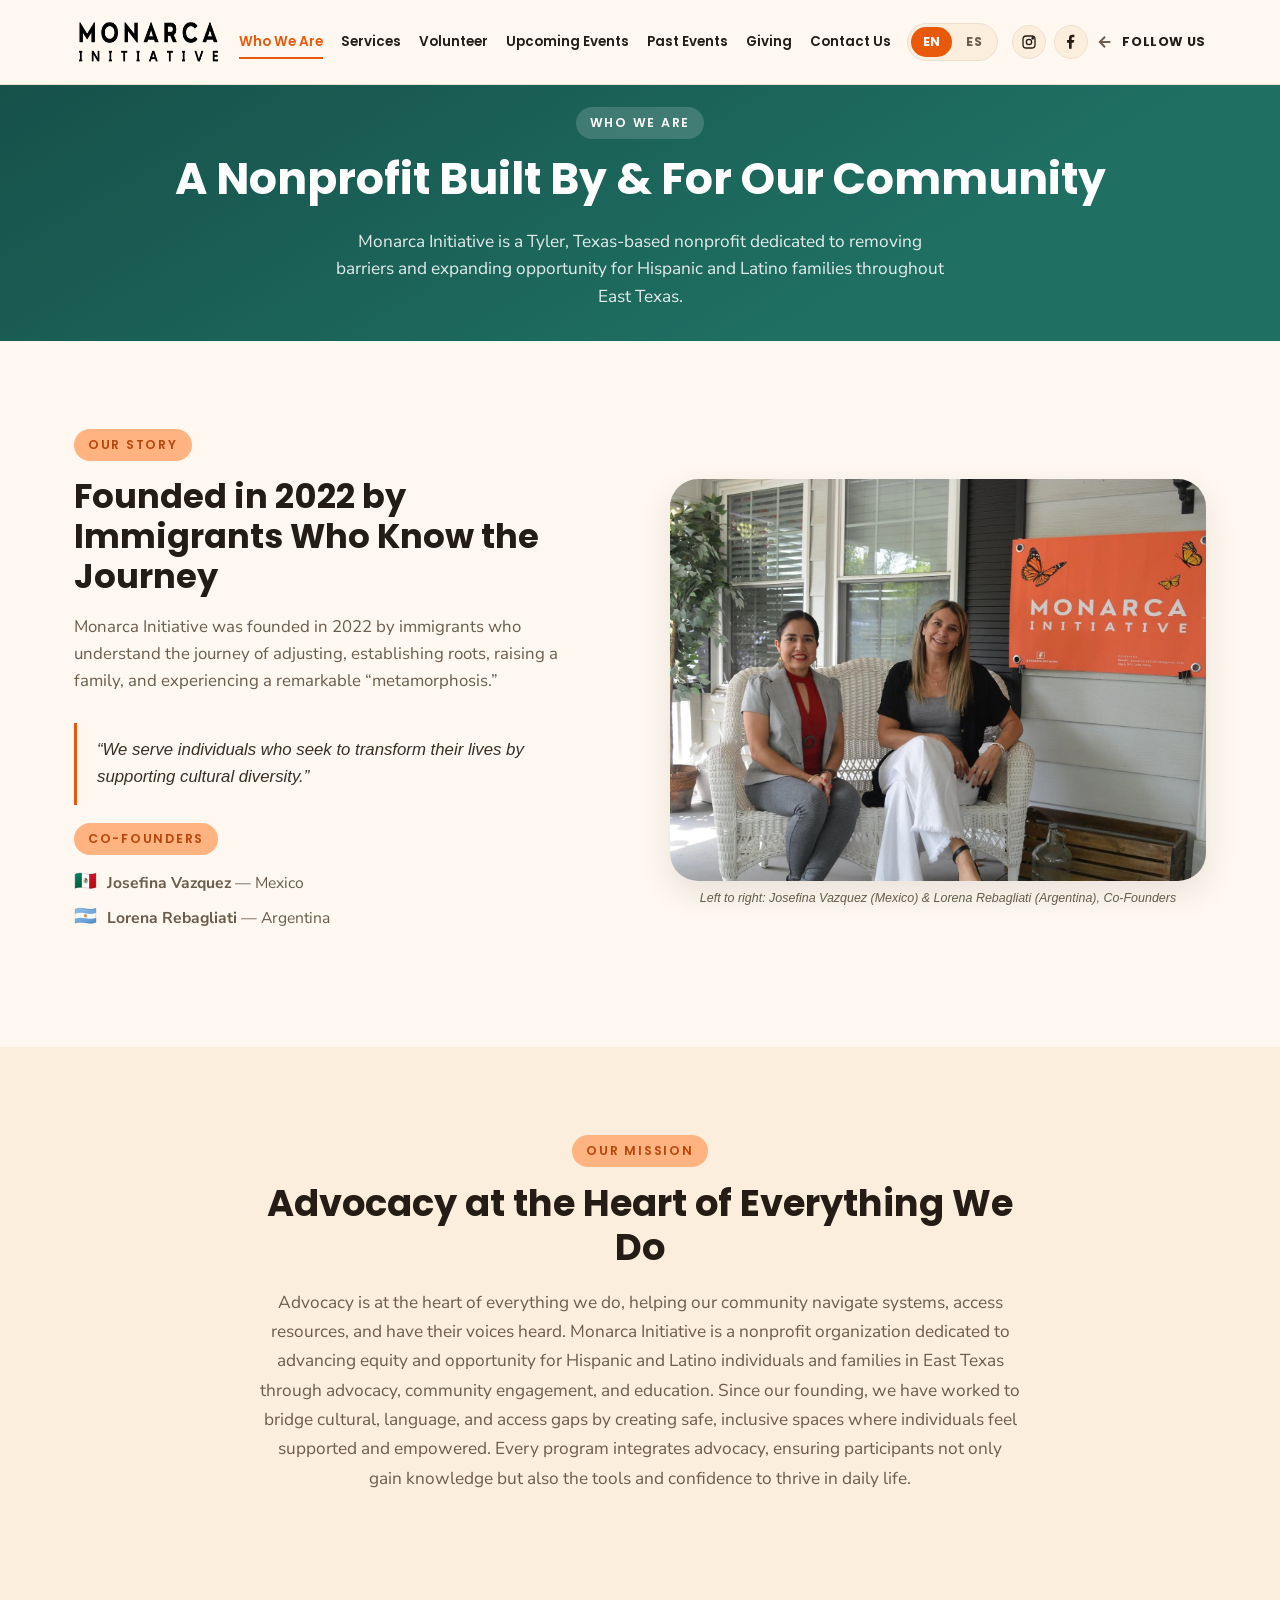
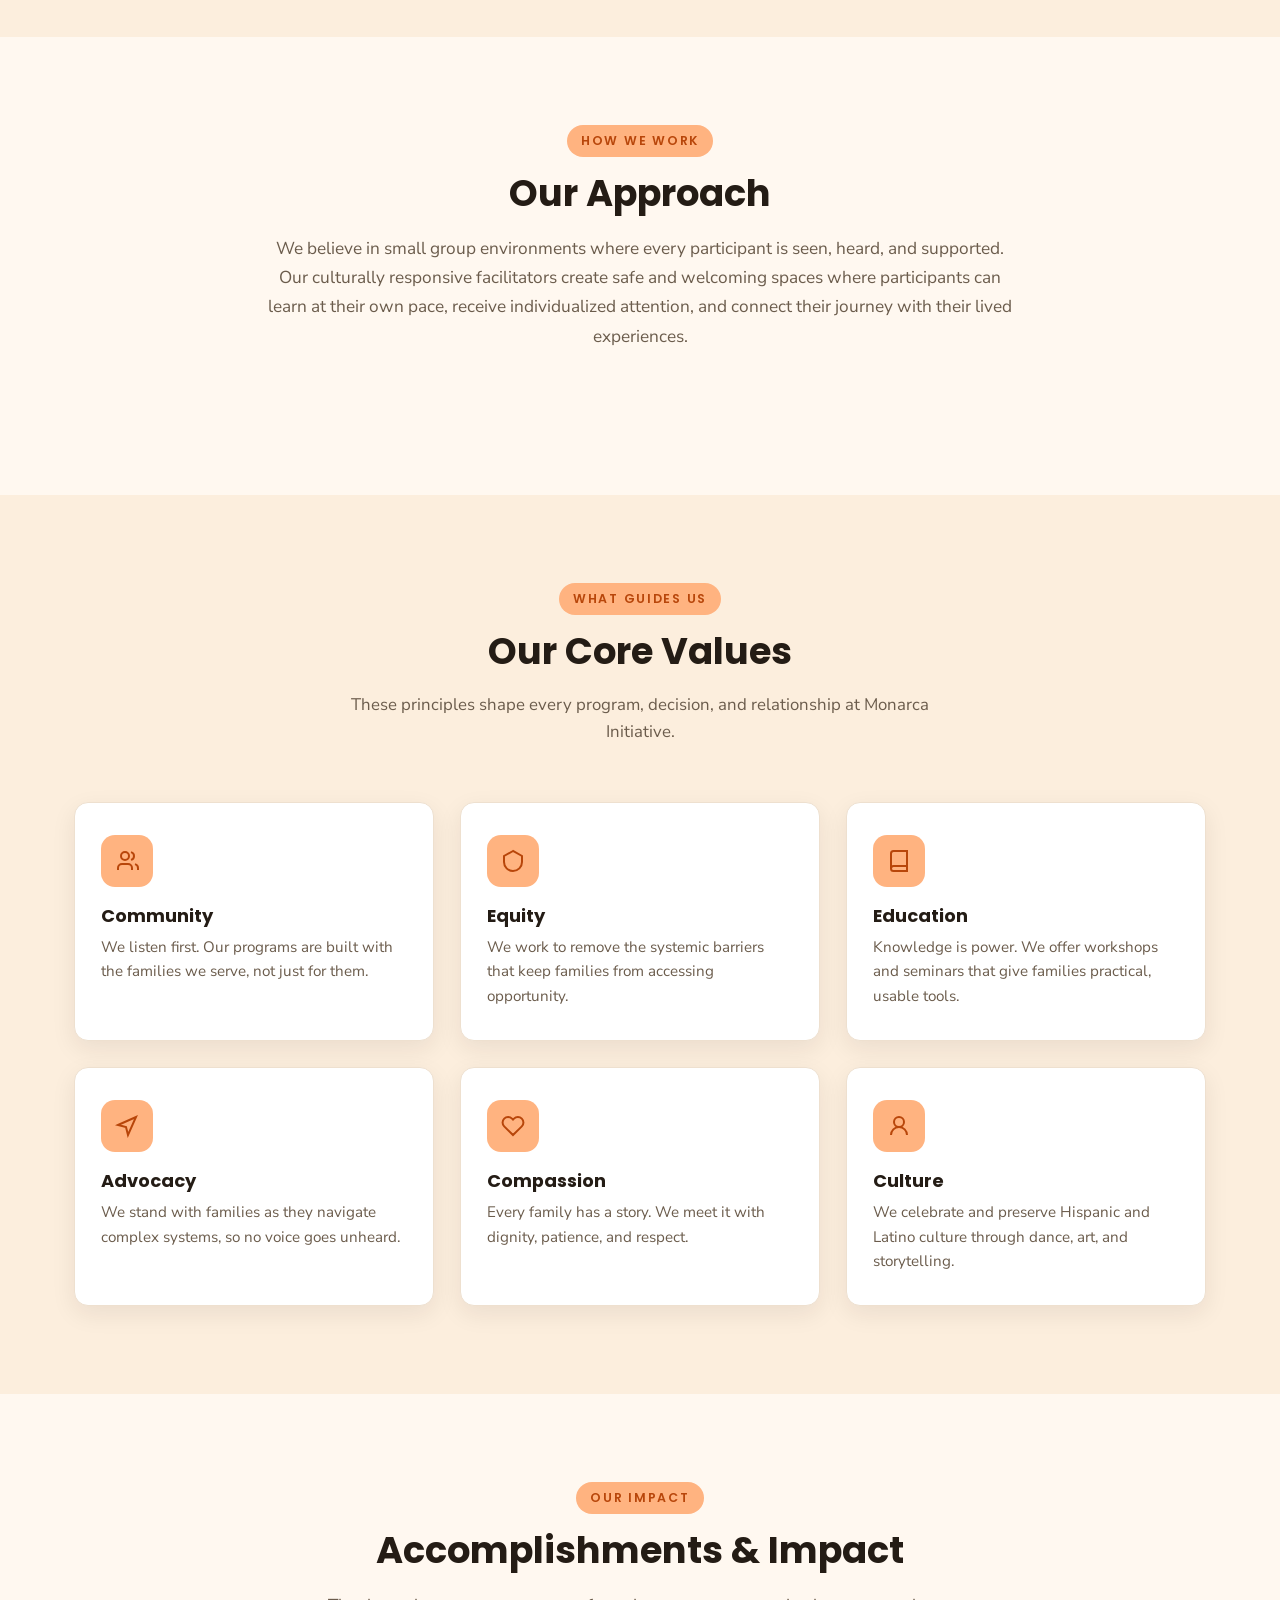
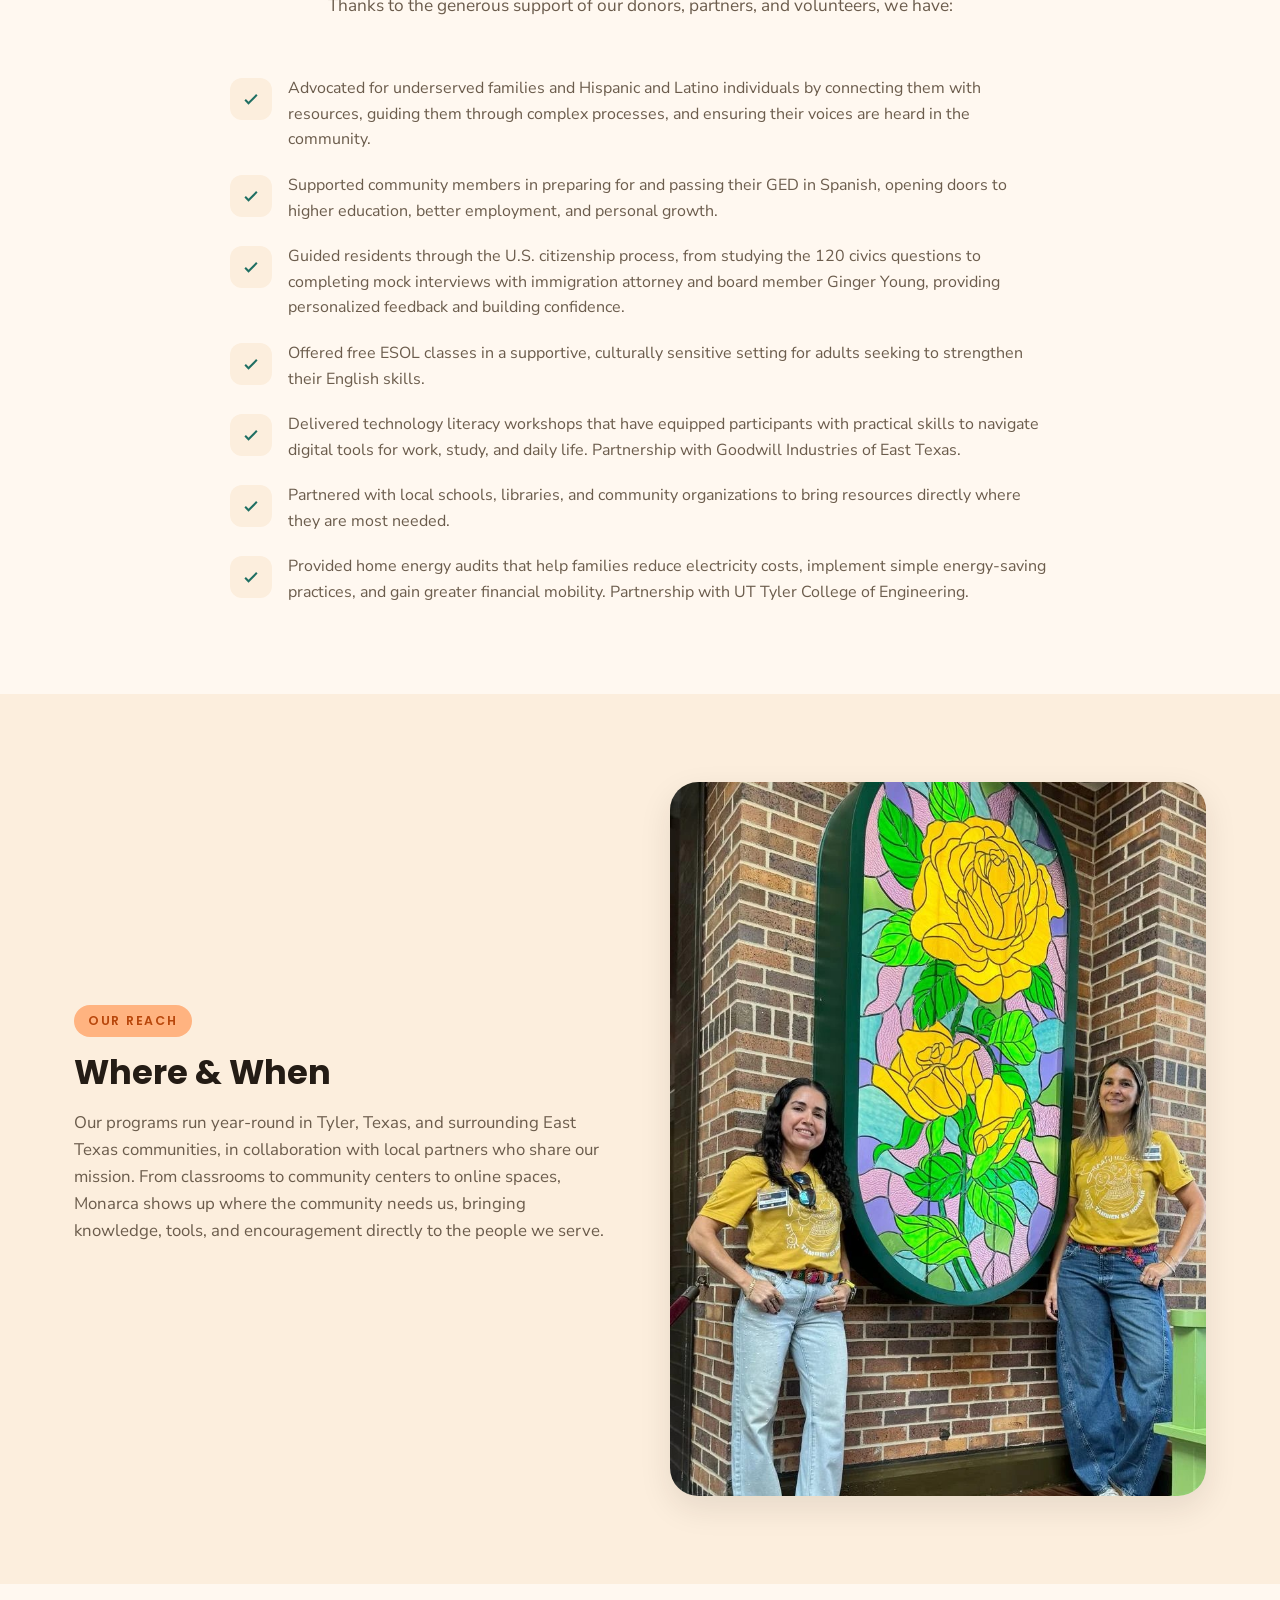
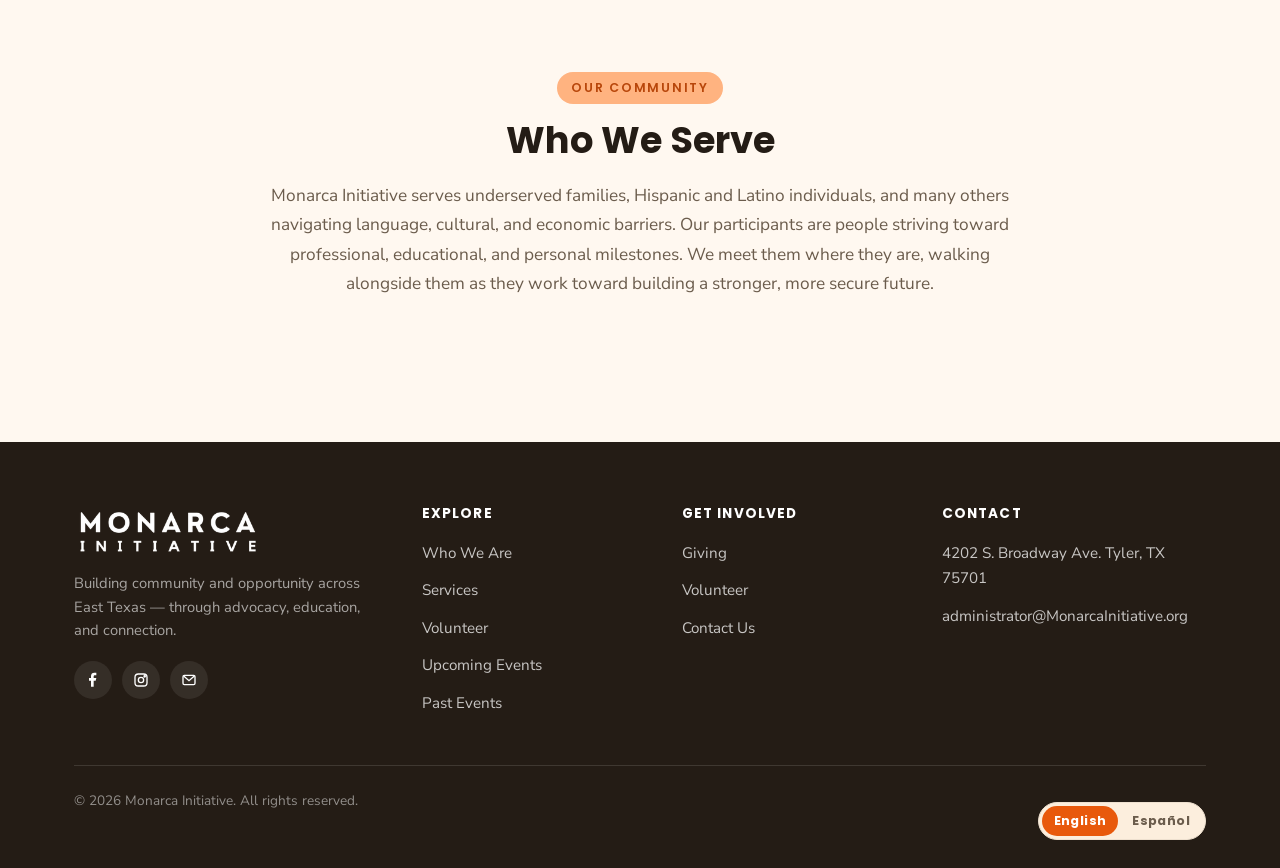
==== commit 27eb927d: "Add team photo to the Where & When section on About page Co-Authored-By: Claude Sonnet 5 <noreply@an" ====
--- a/about.html
+++ b/about.html
@@ -189,10 +189,17 @@
 
   <section class="section section-alt">
     <div class="container">
-      <div class="section-head wide">
-        <span class="eyebrow" data-es="Nuestro Alcance">Our Reach</span>
-        <h2 data-es="Dónde y cuándo">Where &amp; When</h2>
-        <p data-es="Nuestros programas se llevan a cabo durante todo el año en Tyler, Texas, y sus alrededores, en colaboración con organizaciones locales que comparten nuestra misión. Monarca está presente donde la comunidad nos necesita, llevando conocimiento, herramientas y apoyo directamente a las personas que servimos.">Our programs run year-round in Tyler, Texas, and surrounding East Texas communities, in collaboration with local partners who share our mission. From classrooms to community centers to online spaces, Monarca shows up where the community needs us, bringing knowledge, tools, and encouragement directly to the people we serve.</p>
+      <div class="feature-row">
+        <div class="feature-copy">
+          <span class="eyebrow" data-es="Nuestro Alcance">Our Reach</span>
+          <h2 data-es="Dónde y cuándo">Where &amp; When</h2>
+          <p data-es="Nuestros programas se llevan a cabo durante todo el año en Tyler, Texas, y sus alrededores, en colaboración con organizaciones locales que comparten nuestra misión. Monarca está presente donde la comunidad nos necesita, llevando conocimiento, herramientas y apoyo directamente a las personas que servimos.">Our programs run year-round in Tyler, Texas, and surrounding East Texas communities, in collaboration with local partners who share our mission. From classrooms to community centers to online spaces, Monarca shows up where the community needs us, bringing knowledge, tools, and encouragement directly to the people we serve.</p>
+        </div>
+        <div class="feature-media-wrap">
+          <div class="feature-media" style="aspect-ratio:3/4;">
+            <img src="assets/img/about-team-rose-window.jpg" alt="Two Monarca Initiative team members standing beside a stained glass rose window">
+          </div>
+        </div>
       </div>
     </div>
   </section>
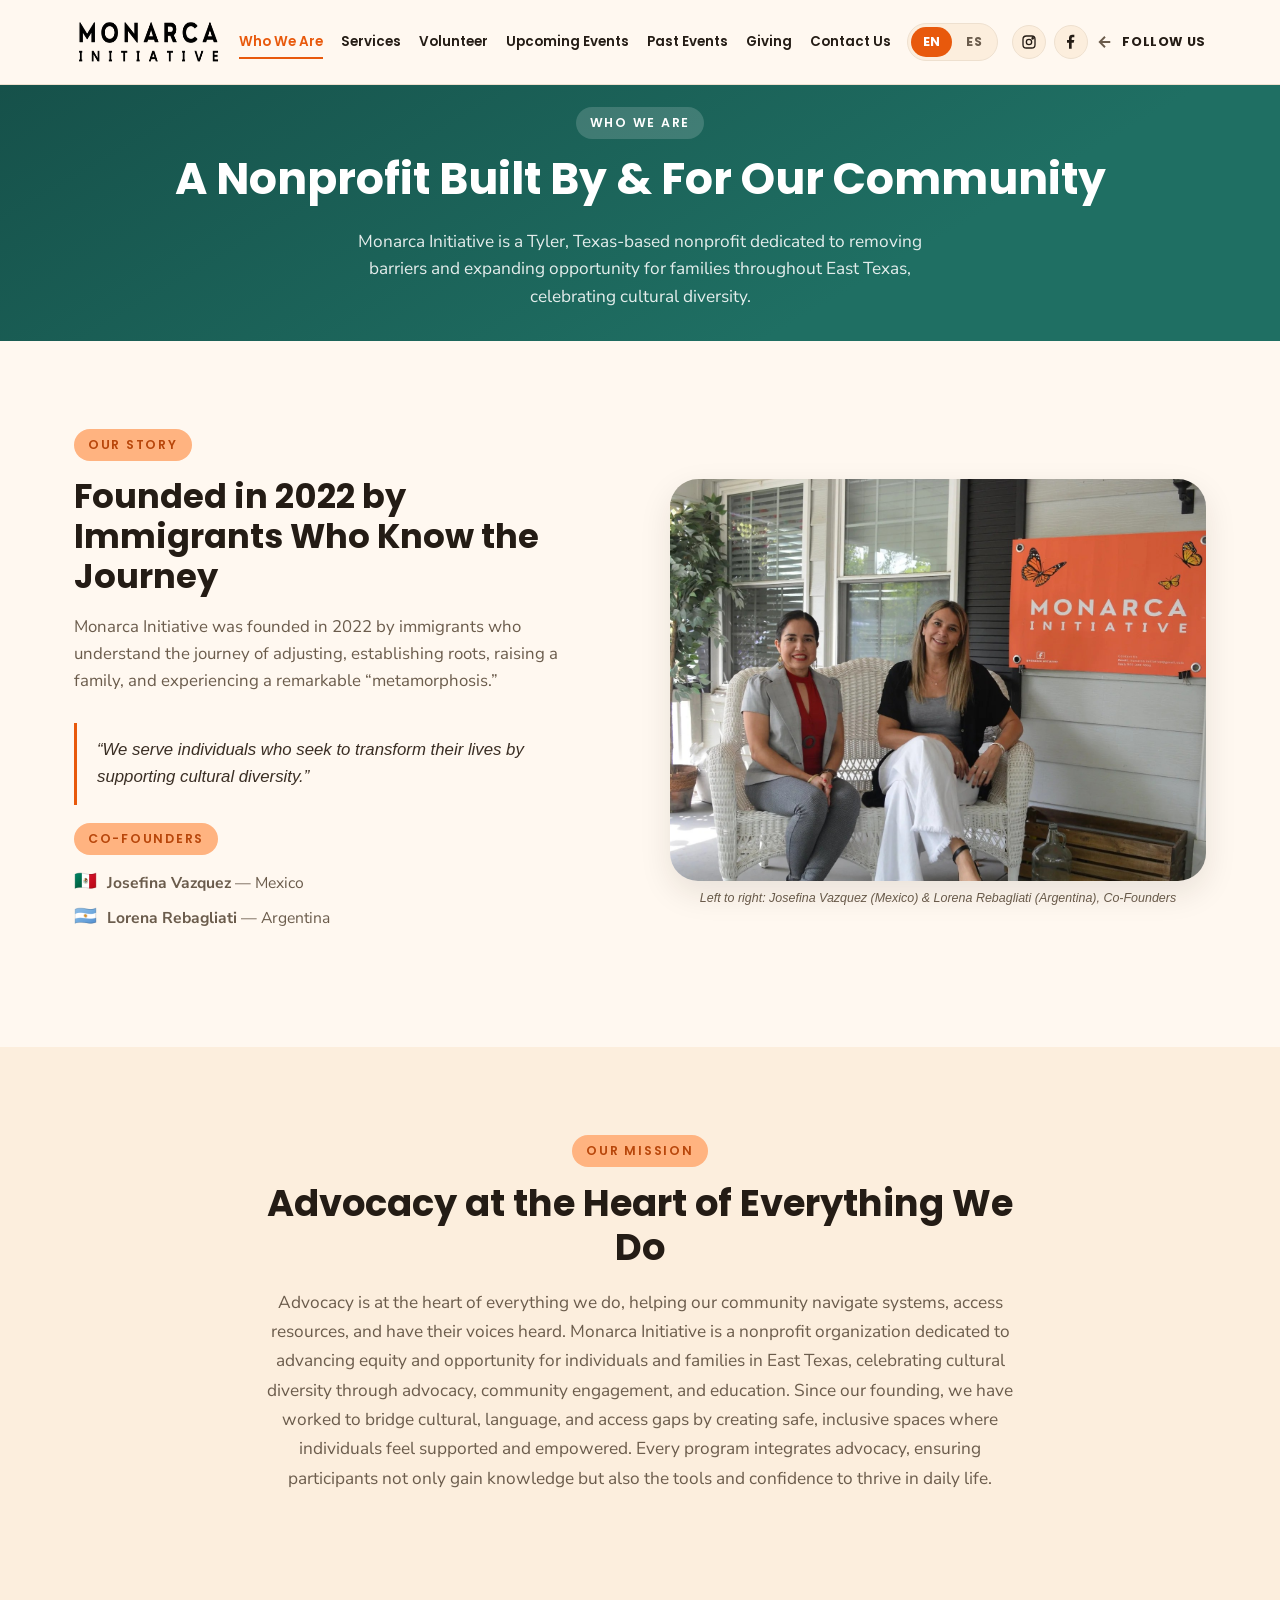
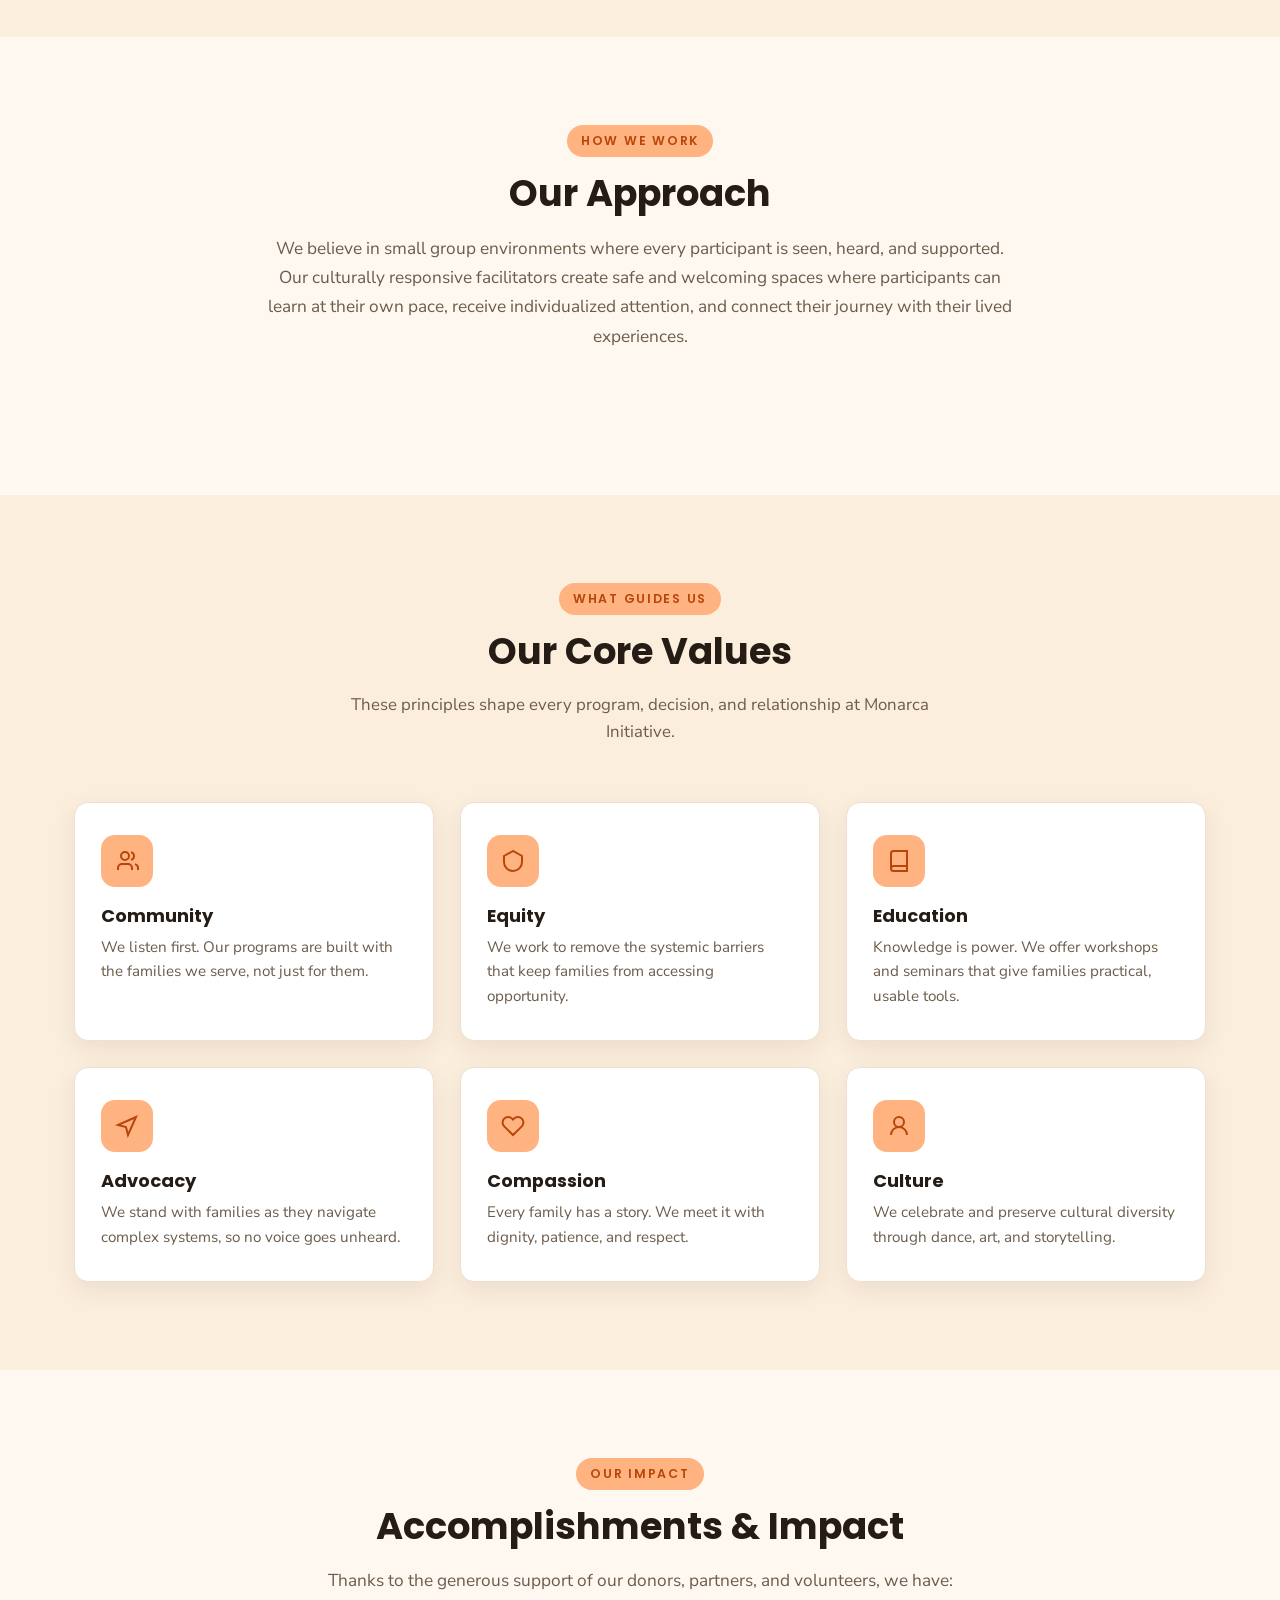
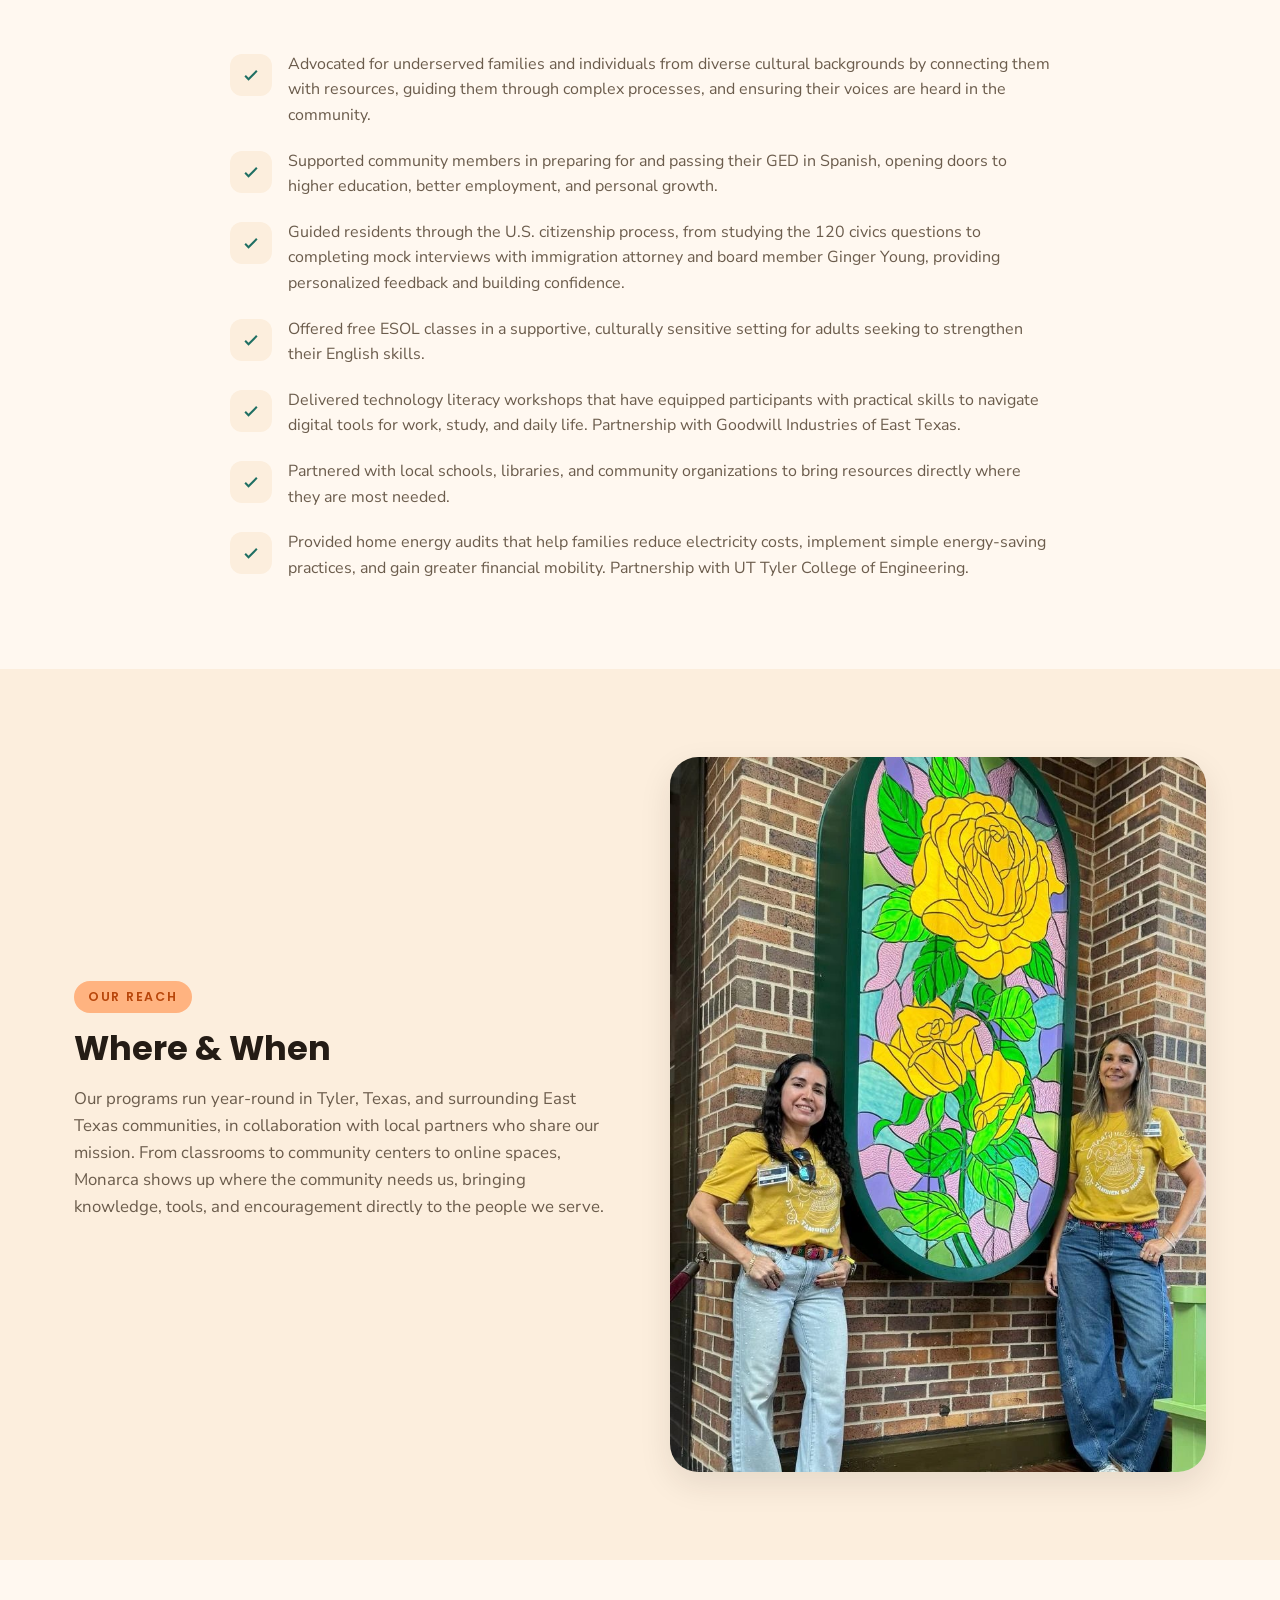
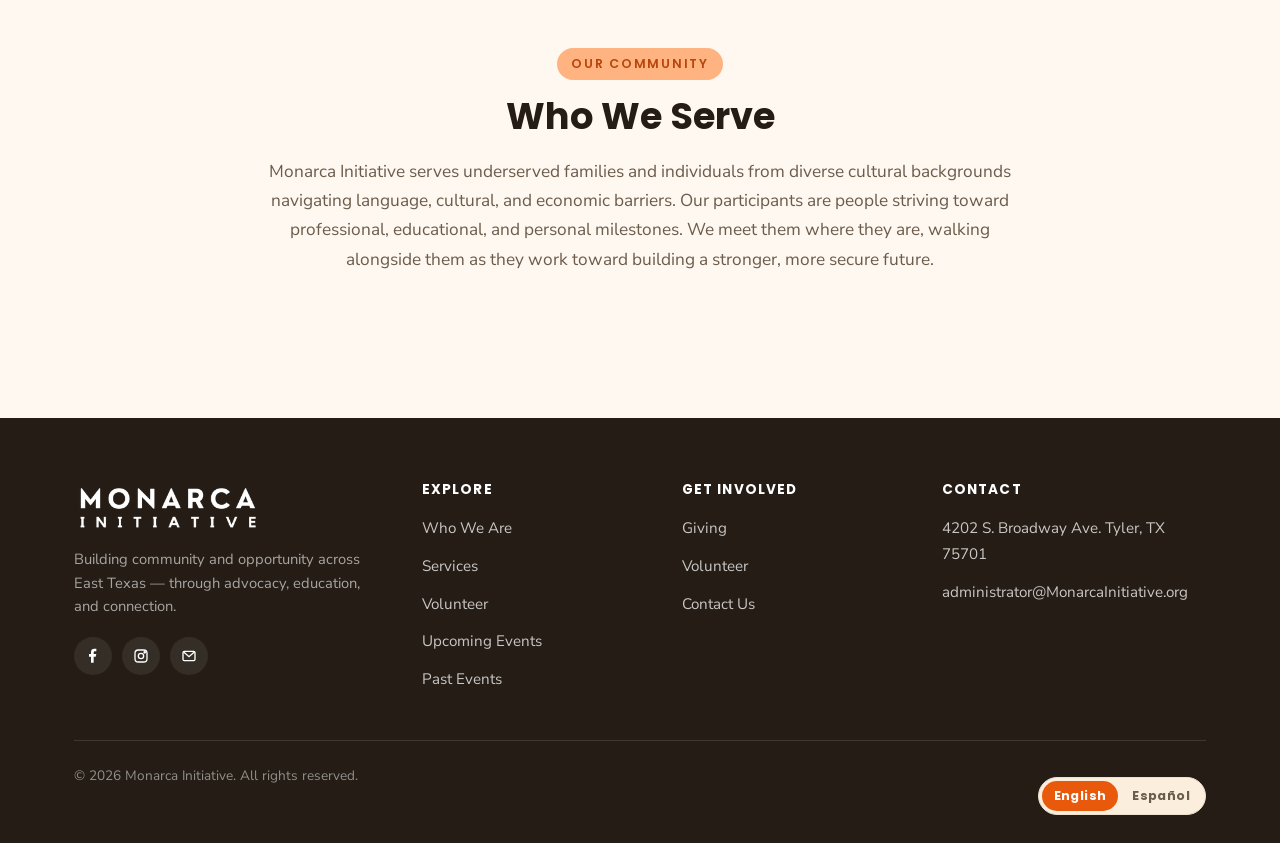
==== commit 24b07d72: "Reframe About page wording around cultural diversity, not exclusivity Monarca serves the broader com" ====
--- a/about.html
+++ b/about.html
@@ -4,7 +4,7 @@
 <meta charset="UTF-8">
 <meta name="viewport" content="width=device-width, initial-scale=1">
 <title data-es="Quiénes Somos — Monarca Initiative">Who We Are — Monarca Initiative</title>
-<meta name="description" content="Learn about Monarca Initiative's mission, values, and story serving Hispanic and Latino families in East Texas." data-es="Conoce la misión, los valores y la historia de Monarca Initiative al servicio de las familias hispanas y latinas del este de Texas.">
+<meta name="description" content="Learn about Monarca Initiative's mission, values, and story celebrating cultural diversity in East Texas." data-es="Conoce la misión, los valores y la historia de Monarca Initiative, celebrando la diversidad cultural del este de Texas.">
 <link rel="icon" href="assets/img/favicon.png" type="image/png">
 <link rel="preconnect" href="https://fonts.googleapis.com">
 <link rel="preconnect" href="https://fonts.gstatic.com" crossorigin>
@@ -57,7 +57,7 @@
     <div class="container">
       <span class="eyebrow" data-es="Quiénes Somos">Who We Are</span>
       <h1 data-es="Una organización construida por y para nuestra comunidad">A Nonprofit Built By &amp; For Our Community</h1>
-      <p data-es="Monarca Initiative es una organización sin fines de lucro con sede en Tyler, Texas, dedicada a eliminar barreras y ampliar oportunidades para las familias hispanas y latinas de todo el este de Texas.">Monarca Initiative is a Tyler, Texas-based nonprofit dedicated to removing barriers and expanding opportunity for Hispanic and Latino families throughout East Texas.</p>
+      <p data-es="Monarca Initiative es una organización sin fines de lucro con sede en Tyler, Texas, dedicada a eliminar barreras y ampliar oportunidades para las familias de todo el este de Texas, celebrando la diversidad cultural.">Monarca Initiative is a Tyler, Texas-based nonprofit dedicated to removing barriers and expanding opportunity for families throughout East Texas, celebrating cultural diversity.</p>
     </div>
   </section>
 
@@ -90,7 +90,7 @@
       <div class="section-head wide">
         <span class="eyebrow" data-es="Nuestra Misión">Our Mission</span>
         <h2 data-es="La defensa, el corazón de todo lo que hacemos">Advocacy at the Heart of Everything We Do</h2>
-        <p data-es="El acompañamiento personalizado es el motor de nuestro trabajo, apoyando a la comunidad para navegar sistemas, acceder a recursos y alcanzar sus metas. Monarca Initiative es una organización sin fines de lucro que promueve equidad y oportunidades en el este de Texas y la comunidad latina, mediante compromiso comunitario, educación e integración social. Creamos espacios seguros e inclusivos donde las personas se sienten apoyadas y fortalecidas. Cada programa tiene un enfoque integral, asegurando que los participantes no solo adquieran conocimientos, sino también las herramientas y la confianza para prosperar en su vida.">Advocacy is at the heart of everything we do, helping our community navigate systems, access resources, and have their voices heard. Monarca Initiative is a nonprofit organization dedicated to advancing equity and opportunity for Hispanic and Latino individuals and families in East Texas through advocacy, community engagement, and education. Since our founding, we have worked to bridge cultural, language, and access gaps by creating safe, inclusive spaces where individuals feel supported and empowered. Every program integrates advocacy, ensuring participants not only gain knowledge but also the tools and confidence to thrive in daily life.</p>
+        <p data-es="El acompañamiento personalizado es el motor de nuestro trabajo, apoyando a la comunidad para navegar sistemas, acceder a recursos y alcanzar sus metas. Monarca Initiative es una organización sin fines de lucro que promueve equidad y oportunidades en el este de Texas, celebrando la diversidad cultural mediante compromiso comunitario, educación e integración social. Creamos espacios seguros e inclusivos donde las personas se sienten apoyadas y fortalecidas. Cada programa tiene un enfoque integral, asegurando que los participantes no solo adquieran conocimientos, sino también las herramientas y la confianza para prosperar en su vida.">Advocacy is at the heart of everything we do, helping our community navigate systems, access resources, and have their voices heard. Monarca Initiative is a nonprofit organization dedicated to advancing equity and opportunity for individuals and families in East Texas, celebrating cultural diversity through advocacy, community engagement, and education. Since our founding, we have worked to bridge cultural, language, and access gaps by creating safe, inclusive spaces where individuals feel supported and empowered. Every program integrates advocacy, ensuring participants not only gain knowledge but also the tools and confidence to thrive in daily life.</p>
       </div>
     </div>
   </section>
@@ -141,7 +141,7 @@
         <div class="value-card">
           <span class="icon-badge"><svg width="24" height="24" viewBox="0 0 24 24" fill="none" stroke="currentColor" stroke-width="2"><circle cx="12" cy="8" r="5"/><path d="M20 21a8 8 0 0 0-16 0"/></svg></span>
           <h3 data-es="Cultura">Culture</h3>
-          <p data-es="Celebramos y preservamos la cultura hispana y latina a través de la danza, el arte y la narración.">We celebrate and preserve Hispanic and Latino culture through dance, art, and storytelling.</p>
+          <p data-es="Celebramos y preservamos la diversidad cultural a través de la danza, el arte y la narración.">We celebrate and preserve cultural diversity through dance, art, and storytelling.</p>
         </div>
       </div>
     </div>
@@ -157,7 +157,7 @@
       <ul class="impact-list">
         <li>
           <span class="icon-badge"><svg width="20" height="20" viewBox="0 0 24 24" fill="none" stroke="currentColor" stroke-width="2.5"><path d="m5 13 4 4L19 7"/></svg></span>
-          <p data-es="Apoyado a familias del este de Texas y la comunidad Latina conectando con recursos y guiando a través de procesos complejos.">Advocated for underserved families and Hispanic and Latino individuals by connecting them with resources, guiding them through complex processes, and ensuring their voices are heard in the community.</p>
+          <p data-es="Apoyado a familias del este de Texas y comunidades de diversas culturas, conectando con recursos y guiando a través de procesos complejos.">Advocated for underserved families and individuals from diverse cultural backgrounds by connecting them with resources, guiding them through complex processes, and ensuring their voices are heard in the community.</p>
         </li>
         <li>
           <span class="icon-badge"><svg width="20" height="20" viewBox="0 0 24 24" fill="none" stroke="currentColor" stroke-width="2.5"><path d="m5 13 4 4L19 7"/></svg></span>
@@ -209,7 +209,7 @@
       <div class="section-head wide">
         <span class="eyebrow" data-es="Nuestra Comunidad">Our Community</span>
         <h2 data-es="A quién servimos">Who We Serve</h2>
-        <p data-es="Monarca Initiative asiste familias del este de Texas, la comunidad Latina y todos los que enfrentan barreras lingüísticas, culturales y económicas. Nuestros participantes son todos aquellos que buscan alcanzar metas profesionales, educativas y personales. Comenzamos con el acompañamiento personalizado y caminamos junto a ellos mientras trabajan para construir un futuro más fuerte y seguro.">Monarca Initiative serves underserved families, Hispanic and Latino individuals, and many others navigating language, cultural, and economic barriers. Our participants are people striving toward professional, educational, and personal milestones. We meet them where they are, walking alongside them as they work toward building a stronger, more secure future.</p>
+        <p data-es="Monarca Initiative asiste a familias del este de Texas de diversas culturas que enfrentan barreras lingüísticas, culturales y económicas. Nuestros participantes son todos aquellos que buscan alcanzar metas profesionales, educativas y personales. Comenzamos con el acompañamiento personalizado y caminamos junto a ellos mientras trabajan para construir un futuro más fuerte y seguro.">Monarca Initiative serves underserved families and individuals from diverse cultural backgrounds navigating language, cultural, and economic barriers. Our participants are people striving toward professional, educational, and personal milestones. We meet them where they are, walking alongside them as they work toward building a stronger, more secure future.</p>
       </div>
     </div>
   </section>
--- a/assets/css/style.css
+++ b/assets/css/style.css
@@ -810,21 +810,22 @@
 .marquee-wrap {
   overflow: hidden;
   width: 100%;
-  display: flex;
+}
+.marquee-track {
+  display: flex;
+  width: max-content;
+  animation: marquee-scroll 22s linear infinite;
 }
 .marquee {
   display: flex;
   align-items: center;
-  justify-content: space-around;
-  flex: 0 0 100%;
-  min-width: 100%;
+  flex: 0 0 auto;
   gap: 16px;
   padding: 0 24px;
-  animation: marquee-scroll 22s linear infinite;
 }
 @keyframes marquee-scroll {
   from { transform: translateX(0); }
-  to { transform: translateX(-100%); }
+  to { transform: translateX(-50%); }
 }
 .marquee__item {
   flex-shrink: 0;
@@ -840,7 +841,7 @@
 }
 .marquee__item--fill { width: 210px; object-fit: cover; padding: 0; }
 @media (prefers-reduced-motion: reduce) {
-  .marquee { animation: none; }
+  .marquee-track { animation: none; }
 }
 .sponsors-cta {
   display: flex;
